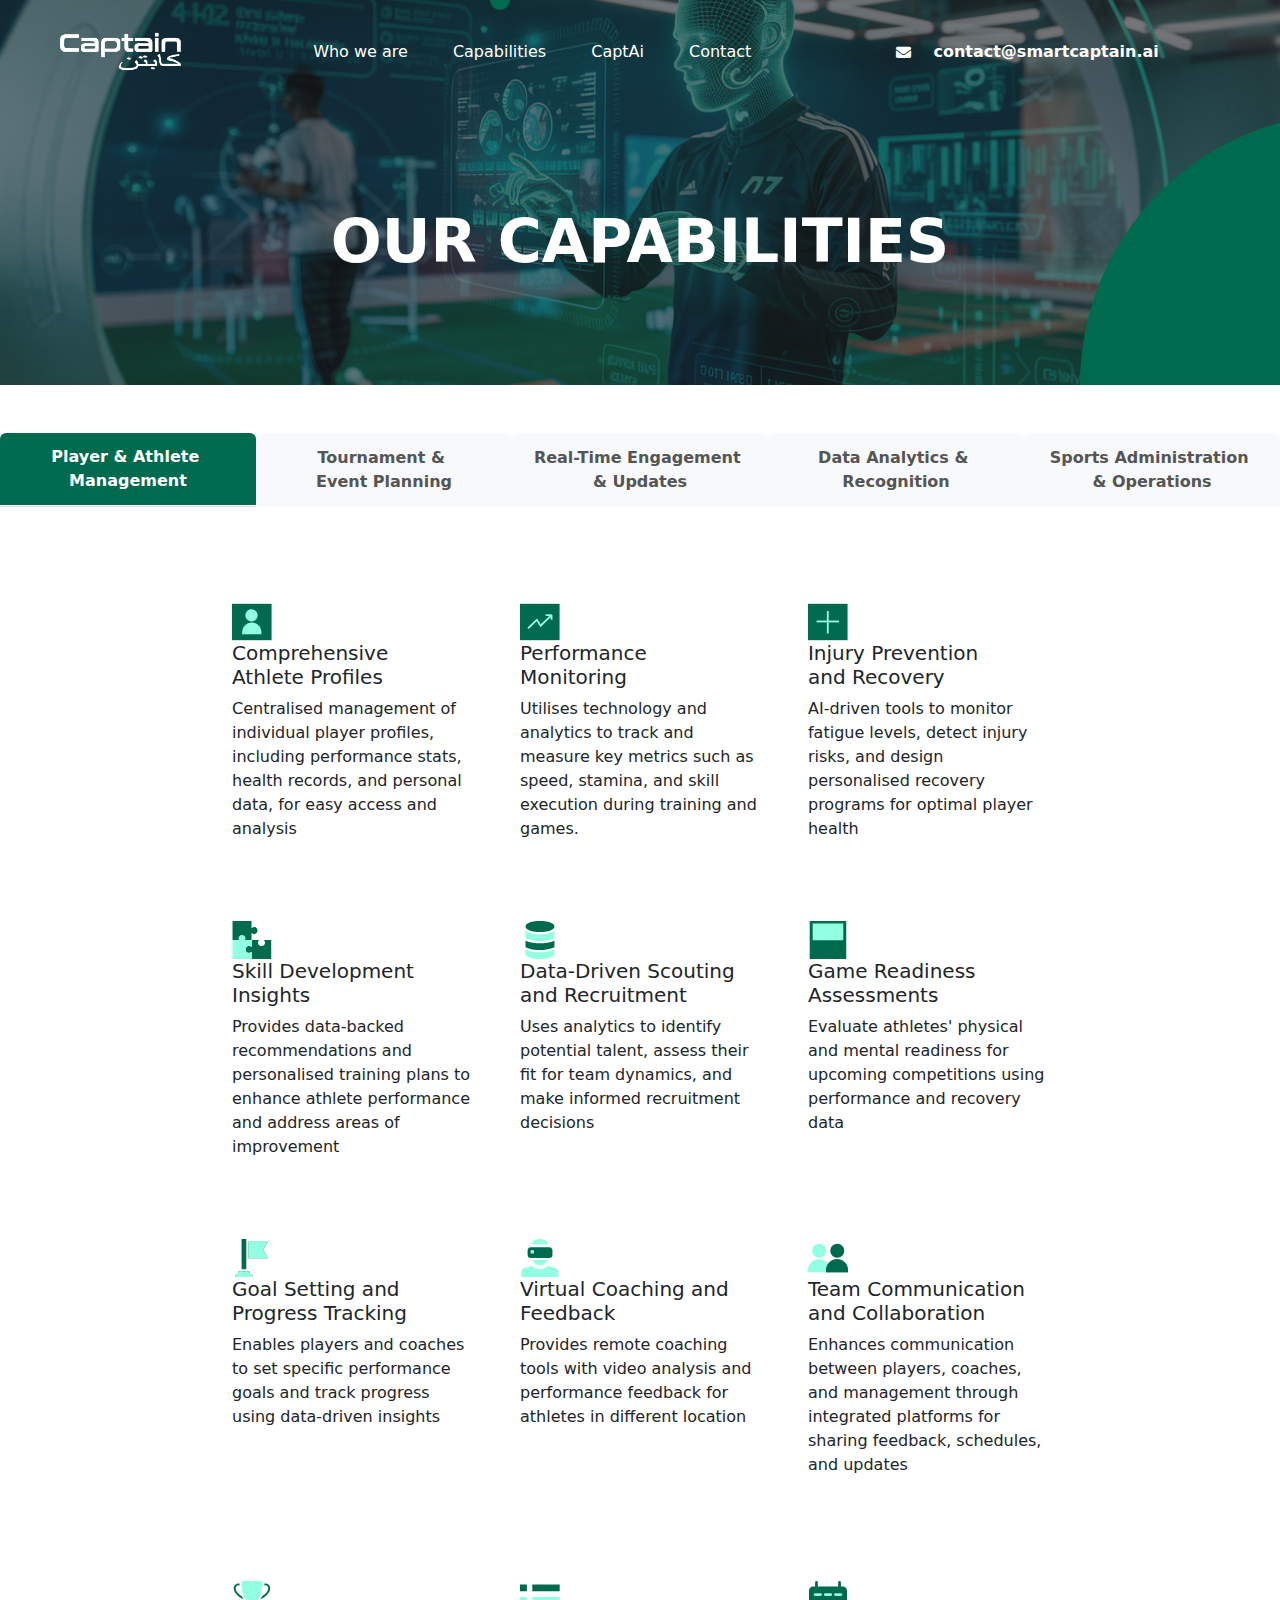
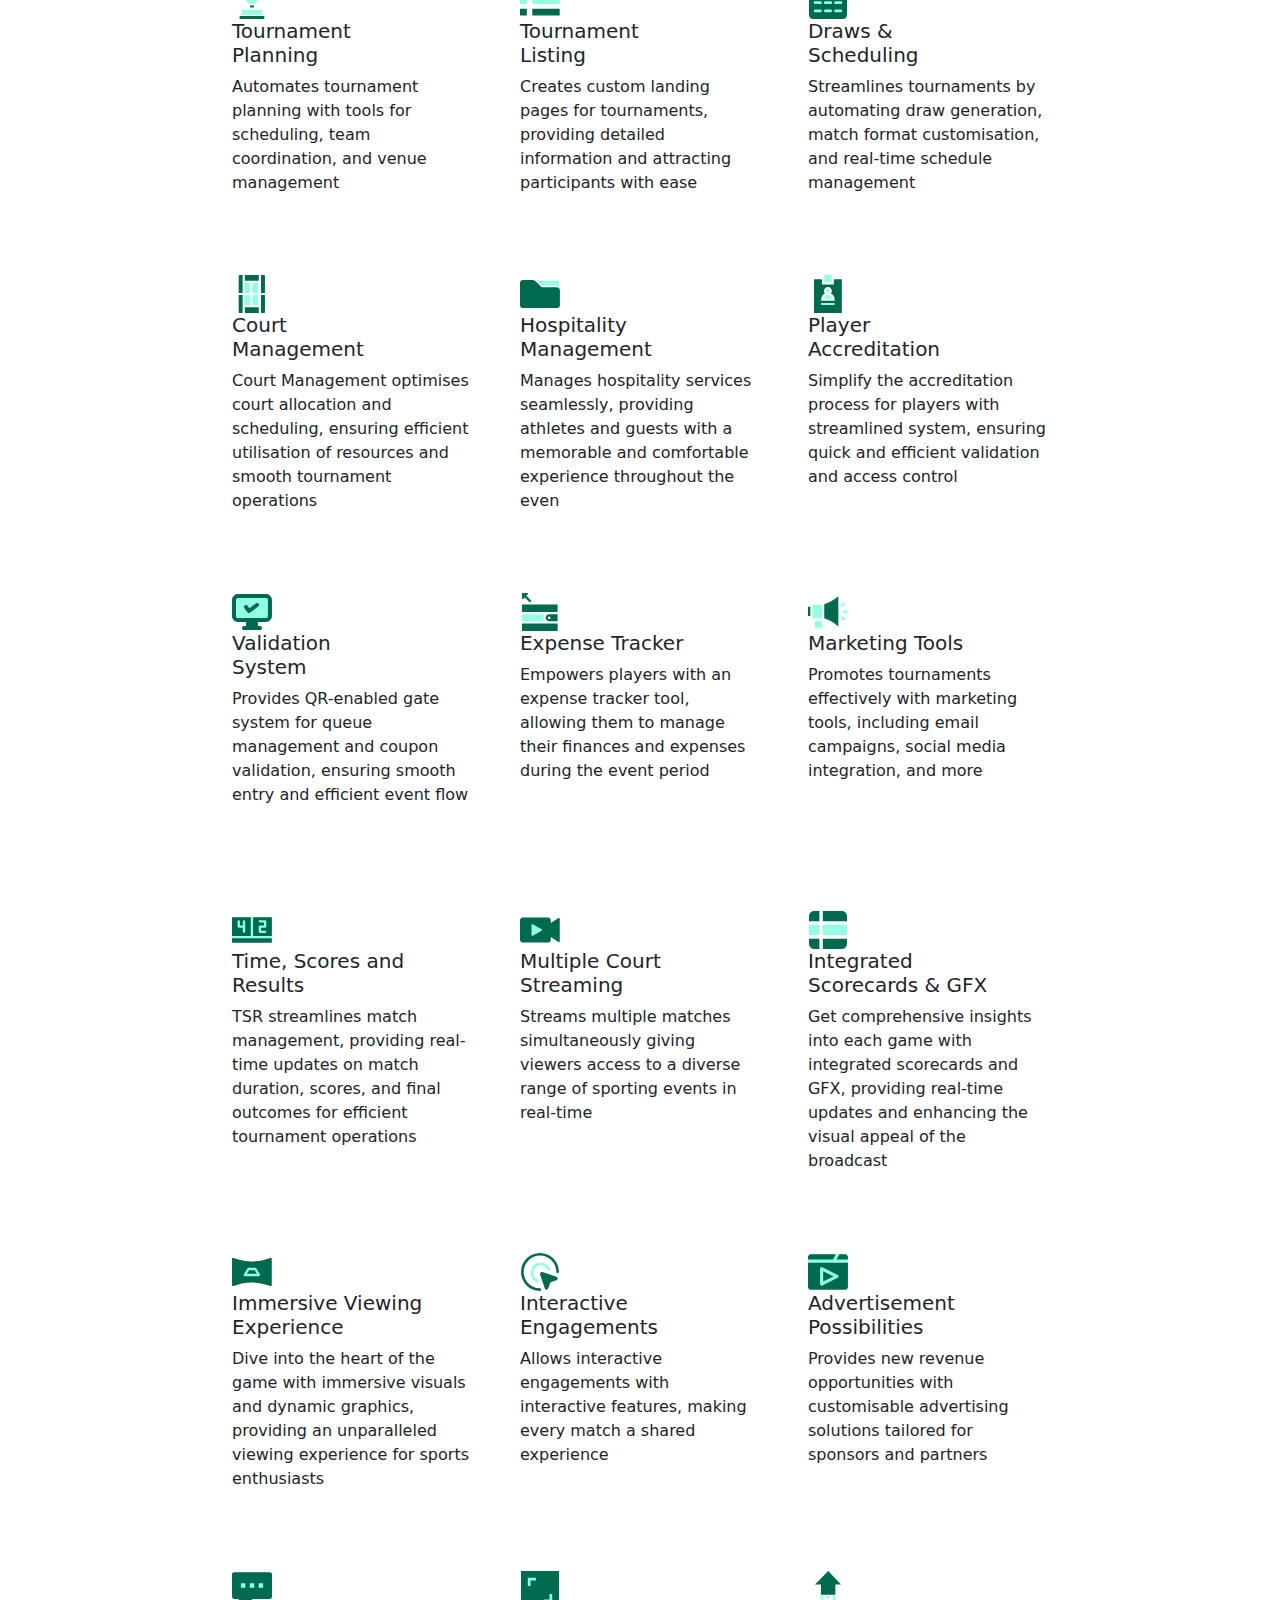
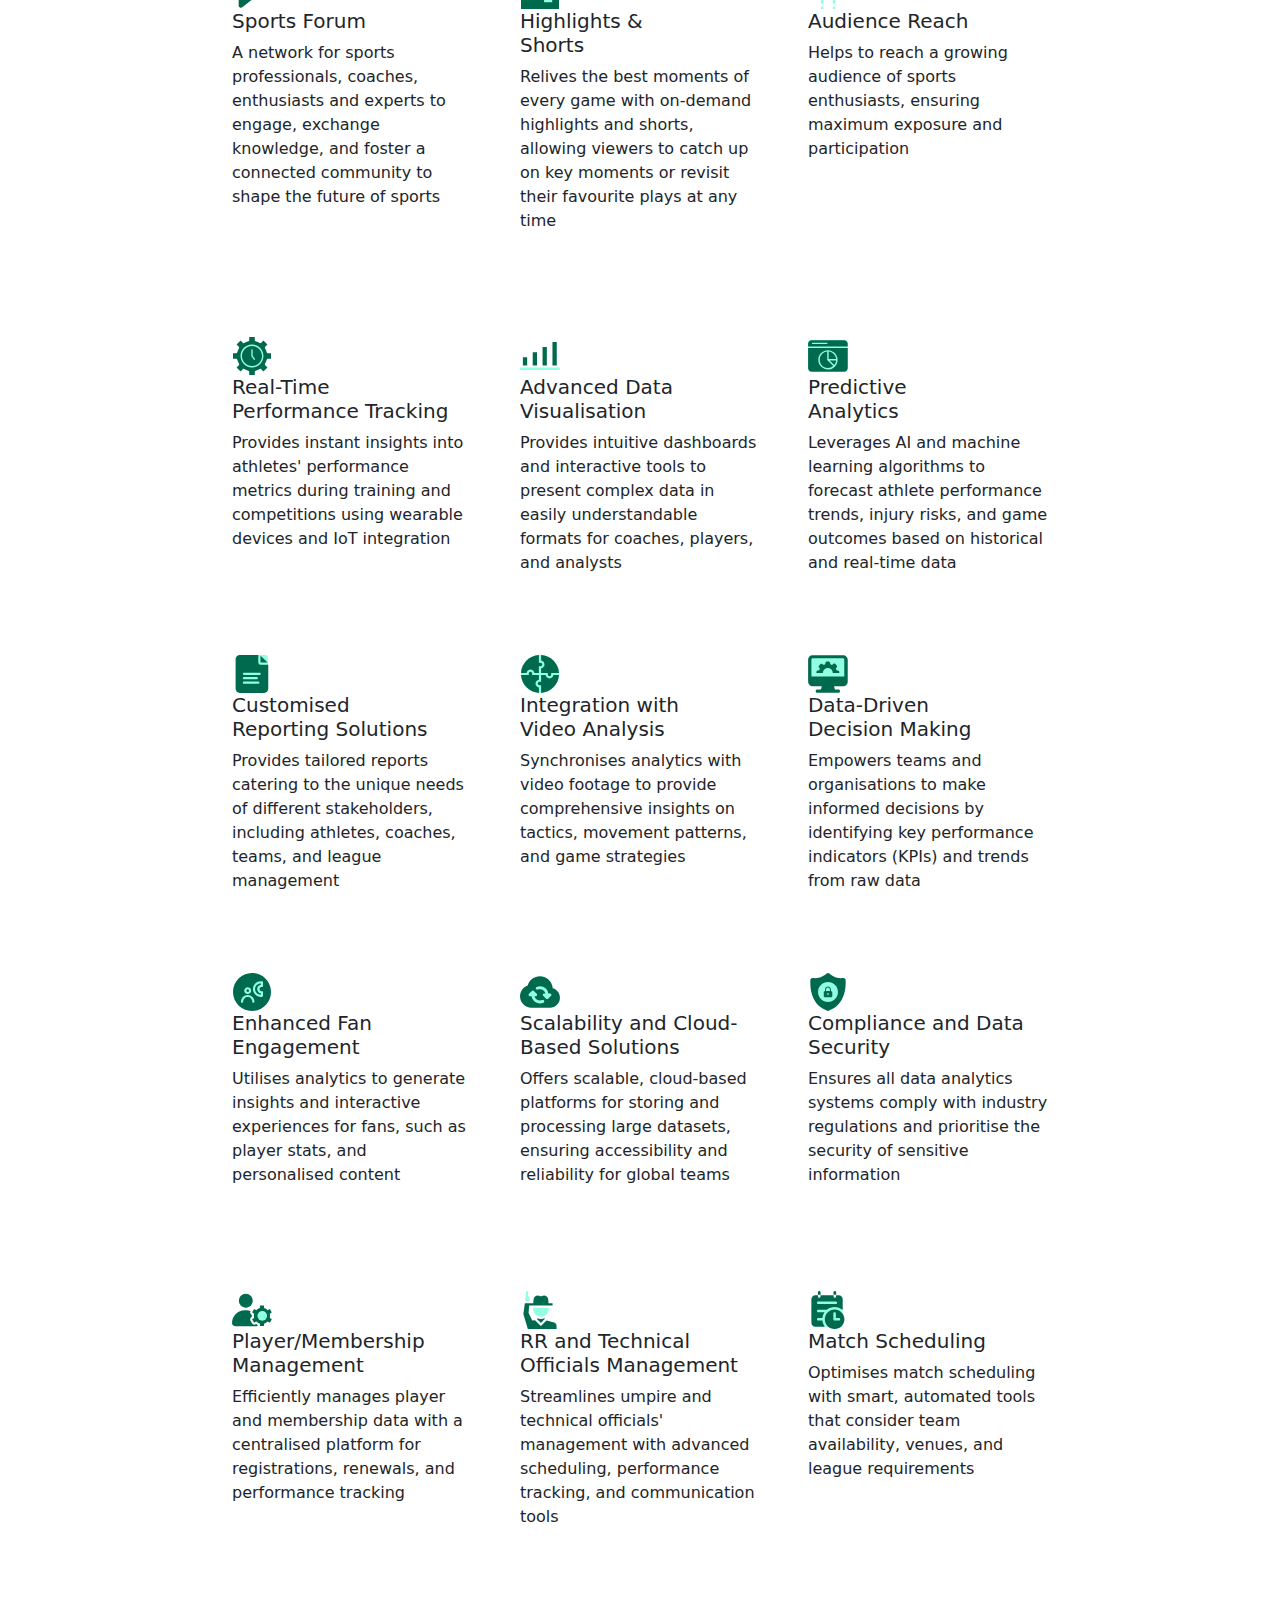
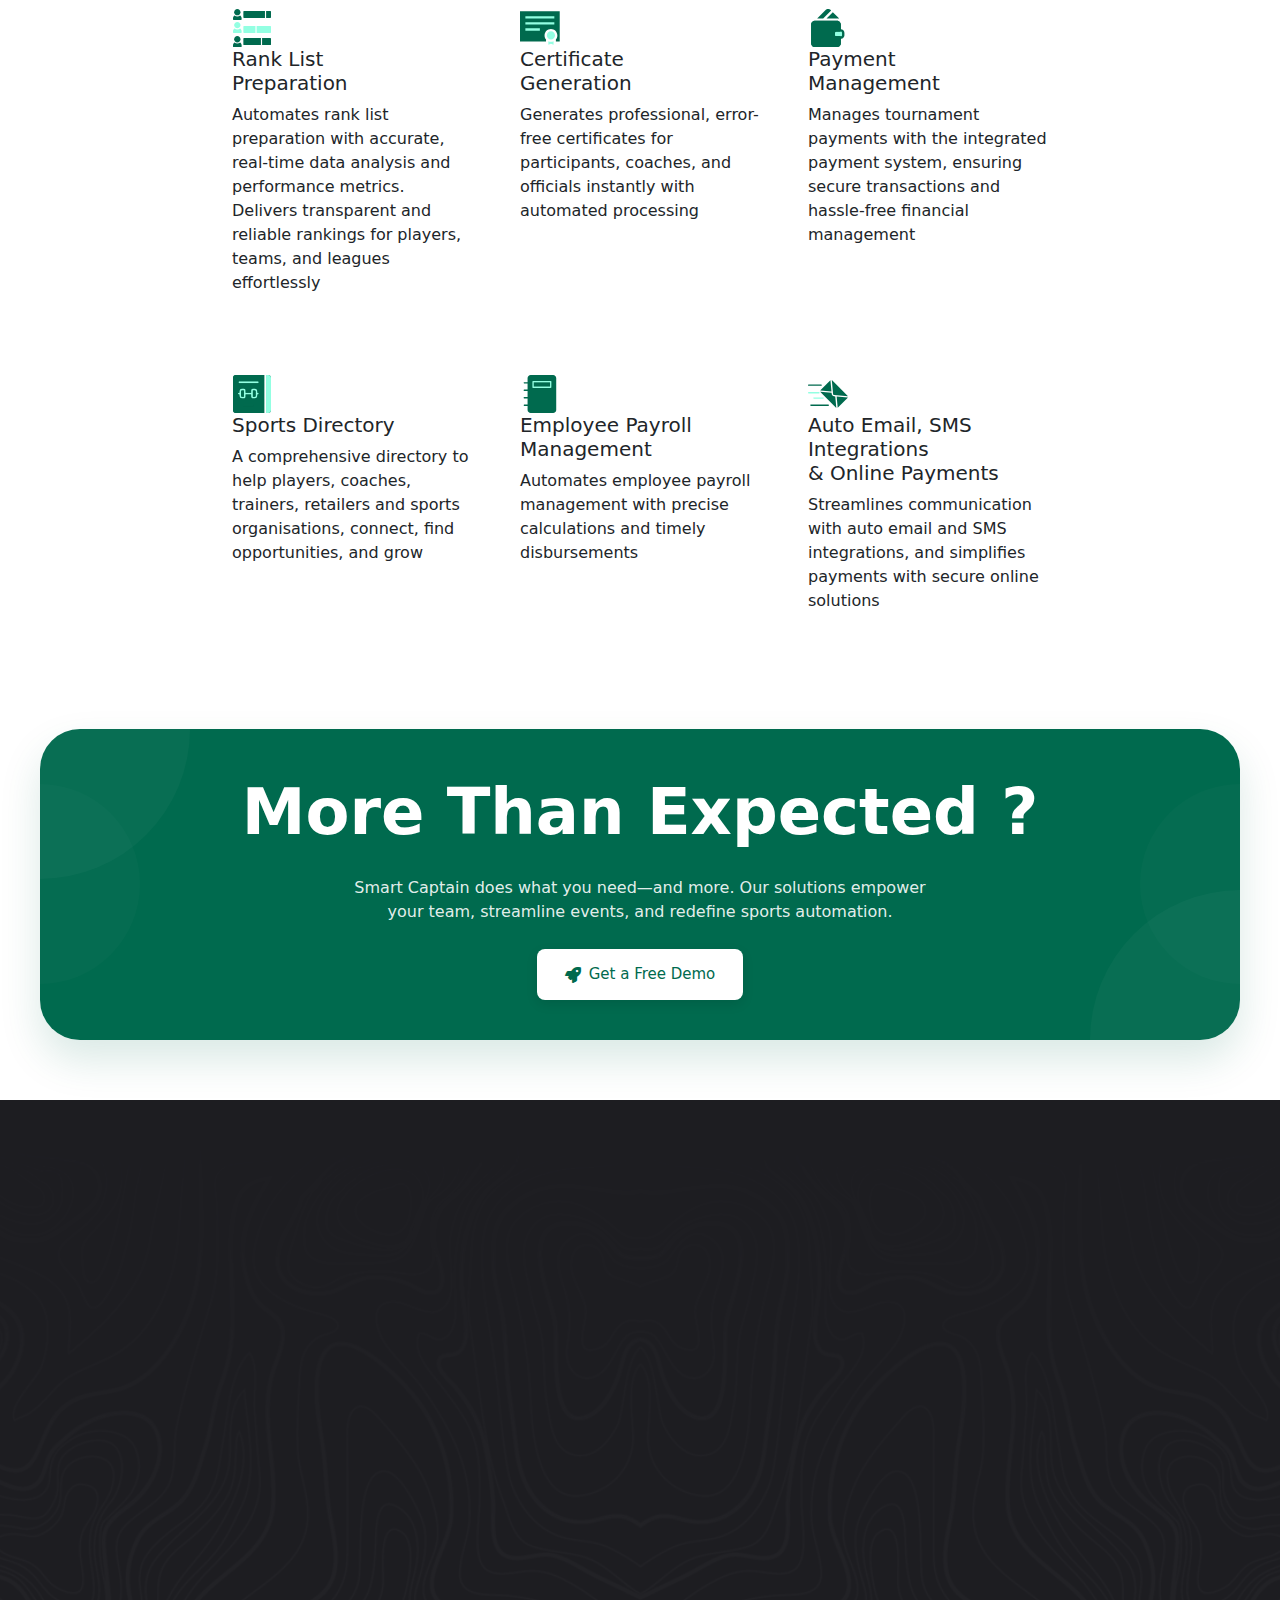
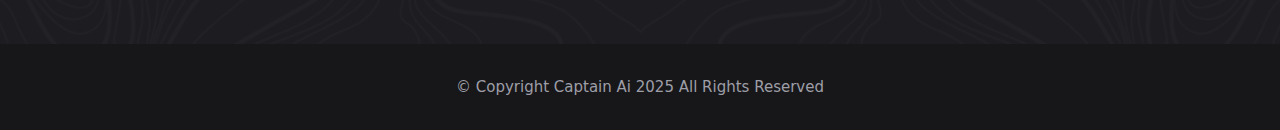
==== capabilities.html @ 7ad8eb2d "Update capabilities.html" ====
<!DOCTYPE html>
<html lang="en">

<head>
    <meta charset="UTF-8" />
    <meta name="viewport" content="width=device-width, initial-scale=1.0" />
    <title>Smart Captain</title>
    <!-- favicons Icons -->
       <link rel="icon"  href="assets/images/resources/fav-icon.png">

    <!-- fonts -->
    <link rel="preconnect" href="https://fonts.gstatic.com">
    <link href="https://fonts.googleapis.com/css2?family=Kumbh+Sans:wght@300;400;700&display=swap" rel="stylesheet">
    <script src="https://ajax.googleapis.com/ajax/libs/jquery/3.5.1/jquery.min.js"></script>


    <link rel="stylesheet" href="assets/vendors/bootstrap/css/bootstrap.min.css" />
    <link rel="stylesheet" href="assets/vendors/animate/animate.min.css" />
    <link rel="stylesheet" href="assets/vendors/fontawesome/css/all.min.css" />
    <link rel="stylesheet" href="assets/vendors/jarallax/jarallax.css" />
    <link rel="stylesheet" href="assets/vendors/jquery-magnific-popup/jquery.magnific-popup.css" />
    <link rel="stylesheet" href="assets/vendors/nouislider/nouislider.min.css" />
    <link rel="stylesheet" href="assets/vendors/nouislider/nouislider.pips.css" />
    <link rel="stylesheet" href="assets/vendors/odometer/odometer.min.css" />
    <link rel="stylesheet" href="assets/vendors/swiper/swiper.min.css" />
    <link rel="stylesheet" href="assets/vendors/moniz-icons/style.css">
    <link rel="stylesheet" href="assets/vendors/tiny-slider/tiny-slider.min.css" />
    <link rel="stylesheet" href="assets/vendors/reey-font/stylesheet.css" />
    <link rel="stylesheet" href="assets/vendors/owl-carousel/owl.carousel.min.css" />
    <link rel="stylesheet" href="assets/vendors/owl-carousel/owl.theme.default.min.css" />
    <link rel="stylesheet" href="assets/vendors/twentytwenty/twentytwenty.css" />
    <link rel="stylesheet" href="assets/vendors/bxslider/jquery.bxslider.css" />
    <link rel="stylesheet" href="assets/vendors/bootstrap-select/css/bootstrap-select.min.css" />
    <link rel="stylesheet" href="assets/vendors/vegas/vegas.min.css" />
    <link rel="stylesheet" href="assets/vendors/jquery-ui/jquery-ui.css" />
    <link rel="stylesheet" href="assets/vendors/timepicker/timePicker.css" />

    <!-- template styles -->
    <link rel="stylesheet" href="assets/css/moniz.css" />
    <link rel="stylesheet" href="assets/css/moniz-responsive.css" />
        

    <!-- RTL Styles -->
    <link rel="stylesheet" href="assets/css/moniz-rtl.css">

    <!-- color css -->
    <link rel="stylesheet" id="jssDefault" href="assets/css/colors/color-default.css">
    <link rel="stylesheet" id="jssMode" href="assets/css/modes/moniz-normal.css">

    <!-- toolbar css -->
    <link rel="stylesheet" href="assets/css/moniz-toolbar.css">
    <link rel="stylesheet" href="assets/css/capabilities-bootstrap.min.css">
   <link rel="stylesheet" href="assets/css/capabilities-Features-Cards-icons.css">
    <!-- SwiperJS -->
<link rel="stylesheet" href="https://cdn.jsdelivr.net/npm/swiper/swiper-bundle.min.css">
<script src="https://cdn.jsdelivr.net/npm/swiper/swiper-bundle.min.js"></script>

<style>
/* Mobile responsive styles for capabilities section */
@media (max-width: 768px) {
    /* Tab container adjustments */
    .cap-tab-container {
        padding: 0 15px;
    }

    .nav-tabs.tab-container {
        flex-direction: column;
        gap: 10px;
    }

    .nav-tabs .nav-item {
        width: 100%;
        margin: 0;
    }

    .nav-tabs .nav-link {
        text-align: center;
        padding: 10px;
        border: 1px solid #dee2e6;
        border-radius: 5px;
        margin-bottom: 5px;
    }

    /* Content adjustments */
    .tab-content {
        width: 100% !important;
        margin-top: 20px !important;
    }

    .row.g-0.w-75 {
        width: 100% !important;
        margin: 0;
    }

    /* Card adjustments */
    .d-flex.flex-column.align-items-start.p-4 {
        padding: 15px !important;
    }

    .cap-img-container {
        margin-bottom: 10px;
    }

    h5 {
        font-size: 16px !important;
        margin-bottom: 8px;
    }

    .cap-para {
        font-size: 14px !important;
        line-height: 1.4;
    }

    /* Section margin adjustment */
    .section-margin {
        margin: 30px 0;
    }

    /* Background and container adjustments */
    .page-header {
        padding: 40px 0;
    }

    .page-header__inner h2 {
        font-size: 24px;
    }
}

/* Additional styles for extra small devices */
@media (max-width: 480px) {
    .nav-tabs .nav-link {
        font-size: 14px;
        padding: 8px;
    }

    .d-flex.flex-column.align-items-start.p-4 {
        padding: 12px !important;
    }

    h5 {
        font-size: 15px !important;
    }

    .cap-para {
        font-size: 13px !important;
    }

    /* Adjust image container size */
    .cap-img-container img {
        width: 32px;
        height: 32px;
    }
}

/* Fix for tab content visibility on mobile */
.tab-pane {
    opacity: 1 !important;
    display: block !important;
}

/* Add smooth transitions */
.nav-link, .tab-pane {
    transition: all 0.3s ease;
}

/* Improve tab active state visibility */
.nav-tabs .nav-link.active {
    background-color: #006a4e;
    color: white;
    border-color: #006a4e;
}
</style>

</head>

<body>
 
    <div class="page-wrapper">
        <header class="main-header clearfix">
            <nav class="main-menu clearfix">
                <div class="main-menu-wrapper clearfix">
                    <div class="main-menu-wrapper__left clearfix">
                        <div class="main-menu-wrapper__logo">
                            <a href="index.html"><img src="assets/images/resources/logo.png" alt=""></a>
                        </div>
                        
                        <!-- <div class="main-menu-wrapper__social">
                            <a href="#"><i class="fab fa-twitter"></i></a>
                            <a href="#" class="clr-fb"><i class="fab fa-facebook"></i></a>
                            <a href="#" class="clr-dri"><i class="fab fa-pinterest-p"></i></a>
                            <a href="#" class="clr-ins"><i class="fab fa-instagram"></i></a>
                        </div> -->
                    </div>
                    <div class="main-menu-wrapper__main-menu">
                        <a href="#" class="mobile-nav__toggler">
                            <span></span>
                        </a>
                        <ul class="main-menu__list">
                            <li>
                                <a href="Who-we-are.html">Who we are</a>
                                
                            </li>
                             <li>
                                <a href="capabilities.html">Capabilities </a>
                            </li>
                            <li>
                                <a href="CaptAi.html">CaptAi</a>
                                
                            </li>
                            <li><a href="#Contact-us">Contact</a></li>
                        </ul>
                    </div>
                <!--     <div class="main-menu-wrapper__right">
                        <div class="main-menu-wrapper__right-contact-box">
                            <div class="main-menu-wrapper__right-contact-icon">
                                <span class="icon-phone-call"></span>
                            </div>
                            <div class="main-menu-wrapper__right-contact-number">
                                <a href="tel:92-666-888-0000">92 666 888 0000</a>
                            </div>
                        </div>
                    </div> -->
                    <div class="main-menu-wrapper__right">
    <div class="main-menu-wrapper__right-contact-box">
        <div class="main-menu-wrapper__right-contact-icon">
            <span class="icon-envelope"> <i class="fas fa-envelope"></i></span> <!-- Changed to email icon -->
        </div>
        <div class="main-menu-wrapper__right-contact-number">
            <a href="mailto:contact@smartcaptain.ai">contact@smartcaptain.ai</a> <!-- Changed to email -->
        </div>
    </div>
</div>
                </div>
            </nav>
        </header>

        <div class="stricky-header stricked-menu main-menu">
            <div class="sticky-header__content"></div><!-- /.sticky-header__content -->
        </div><!-- /.stricky-header -->
<section class="page-header" style="background-image: url(assets/images/backgrounds/3capbg.jpg);">
            <div class="page-header-shape-1"></div>
            <div class="page-header-shape-2"></div>
            <div class="container">
                <div class="page-header__inner">
                    <h2>OUR CAPABILITIES</h2>
                </div>
            </div>
        </section>
        

<!--capabilities One Start-->


<section id="our-capabilities-section" class="section-margin">
        <!-- <h1 class="our-capabilities-heading text-center">OUR CAPABILITIES</h1> -->
        
        <div class="cap-tab-container d-none d-md-block mt-5">
            <ul class="nav nav-tabs tab-container justify-content-between tour-underline-tab" role="tablist">
                <li class="nav-item" role="presentation"><a class="nav-link tab-bar show active" role="tab" data-bs-toggle="tab" id="tab-player-mgmt" href="#tab-1" data-target="#playermanagement" aria-selected="true">Player &amp; Athlete&nbsp;<br>Management</a></li>
                <li class="nav-item" role="presentation"><a class="nav-link tab-bar" role="tab" data-bs-toggle="tab" href="#tab-2" data-target="#col-tour-mgmt,#col-tec" aria-selected="false" tabindex="-1">Tournament &amp;&nbsp;<br>Event Planning</a></li>
                <li class="nav-item" role="presentation"><a class="nav-link tab-bar" role="tab" data-bs-toggle="tab" href="#tab-3" data-target="#col-real-time,#col-live" aria-selected="false" tabindex="-1">Real-Time Engagement&nbsp;<br>&amp; Updates</a></li>
                <li class="nav-item" role="presentation"><a class="nav-link tab-bar" role="tab" data-bs-toggle="tab" href="#tab-4" data-target="#col-data,#col-rank-list" aria-selected="false" tabindex="-1">Data Analytics &amp;&nbsp;<br>Recognition</a></li>
                <li class="nav-item" role="presentation"><a class="nav-link tab-bar" role="tab" data-bs-toggle="tab" href="#tab-5" data-target="#col-data,#col-rank-list" aria-selected="false" tabindex="-1">Sports Administration&nbsp;<br>&amp; Operations</a></li>
            </ul>
            <div class="tab-content mt-5" style="width: 90%;margin: 0 auto;background-color: #FFFFFF;">
                <div class="tab-pane active show" role="tabpanel" id="tab-1" aria-labelledby="tab-player-mgmt">
                    <div id="player-management" class="d-flex flex-column justify-content-center align-items-center pt-4">
                        <div class="row g-0 w-75">
                            <div class="col col-md-4 col-12 mb-3" id="col-player-mgmt-1">
                                <div class="d-flex flex-column align-items-start p-4">
                                    <div class="d-flex flex-column justify-content-center cap-img-container"><img src="assets/images/Comprehensive Athlete Profiles.svg" width="40" height="38"></div>
                                    <h5>Comprehensive&nbsp;<br>Athlete Profiles</h5>
                                    <p class="cap-para">Centralised management of individual player profiles, including performance stats, health records, and personal data, for easy access and analysis</p>
                                </div>
                            </div>
                            <div class="col col-md-4 col-12 mb-3" id="col-athlete-mgmt-1">
                                <div class="d-flex flex-column align-items-start p-4">
                                    <div class="d-flex flex-column justify-content-center cap-img-container"><img src="assets/images/Performance Monitoring.svg" width="40" height="38"></div>
                                    <h5>Performance&nbsp;<br>Monitoring</h5>
                                    <p class="cap-para">Utilises technology and analytics to track and measure key metrics such as speed, stamina, and skill execution during training and games.</p>
                                </div>
                            </div>
                            <div class="col col-md-4 col-12 mb-3" id="col-tour-mgmt-1">
                                <div class="d-flex flex-column align-items-start p-4">
                                    <div class="d-flex flex-column justify-content-center cap-img-container"><img src="assets/images/Injury Prevention and Recovery.svg" width="40" height="38"></div>
                                    <h5>
                                        Injury Prevention&nbsp;<br>and Recovery
                                    </h5>
                                    <p class="cap-para">AI-driven tools to monitor fatigue levels, detect injury risks, and design personalised recovery programs for optimal player health</p>
                                </div>
                            </div>
                        </div>
                        <div class="row g-0 w-75">
                            <div class="col col-md-4 col-12 mb-3" id="col-tech-1">
                                <div class="d-flex flex-column align-items-start p-4">
                                    <div class="d-flex flex-column justify-content-center cap-img-container"><img src="assets/images/Skill-Development-Insights.svg" width="40" height="38"></div>
                                    <h5>Skill Development&nbsp;<br>Insights</h5>
                                    <p class="cap-para">Provides data-backed recommendations and personalised training plans to enhance athlete performance and address areas of improvement</p>
                                </div>
                            </div>
                            <div class="col col-md-4 col-12 mb-3" id="col-real-time-1">
                                <div class="d-flex flex-column align-items-start p-4">
                                    <div class="d-flex flex-column justify-content-center cap-img-container"><img src="assets/images/Data-Driven Scouting and Recruitment.svg" width="40" height="38"></div>
                                    <h5>Data-Driven Scouting&nbsp;<br>and Recruitment</h5>
                                    <p class="cap-para">Uses analytics to identify potential talent, assess their fit for team dynamics, and make informed recruitment decisions</p>
                                </div>
                            </div>
                            <div class="col col-md-4 col-12 mb-3" id="col-live-1">
                                <div class="d-flex flex-column align-items-start p-4">
                                    <div class="d-flex flex-column justify-content-center cap-img-container"><img src="assets/images/Game Readiness Assessments.svg" width="40" height="38"></div>
                                    <h5>Game Readiness&nbsp;<br>Assessments</h5>
                                    <p class="cap-para">Evaluate athletes' physical and mental readiness for upcoming competitions using performance and recovery data</p>
                                </div>
                            </div>
                        </div>
                        <div class="row g-0 w-75">
                            <div class="col col-md-4 col-12 mb-3" id="col-data-1">
                                <div class="d-flex flex-column align-items-start p-4">
                                    <div class="d-flex flex-column justify-content-center cap-img-container"><img src="assets/images/Goal Setting and Progress Tracking.svg" width="40" height="38"></div>
                                    <h5>Goal Setting and&nbsp;<br>Progress Tracking</h5>
                                    <p class="cap-para">Enables players and coaches to set specific performance goals and track progress using data-driven insights</p>
                                </div>
                            </div>
                            <div class="col col-md-4 col-12 mb-3" id="col-rank-list-1">
                                <div class="d-flex flex-column align-items-start p-4">
                                    <div class="d-flex flex-column justify-content-center cap-img-container"><img src="assets/images/Virtual Coaching and Feedback.svg" width="40" height="38"></div>
                                    <h5>Virtual Coaching and&nbsp;<br>Feedback</h5>
                                    <p class="cap-para">Provides remote coaching tools with video analysis and performance feedback for athletes in different location</p>
                                </div>
                            </div>
                            <div class="col col-md-4 col-12 mb-3" id="col-revenue-1">
                                <div class="d-flex flex-column align-items-start p-4">
                                    <div class="d-flex flex-column justify-content-center cap-img-container"><img src="assets/images/Team Communication and Collaboration.svg" width="40" height="38"></div>
                                    <h5>Team Communication and Collaboration</h5>
                                    <p class="cap-para">Enhances communication between players, coaches, and management through integrated platforms for sharing feedback, schedules, and updates</p>
                                </div>
                            </div>
                        </div>
                    </div>
                </div>
                <div class="tab-pane" role="tabpanel" id="tab-2">
                    <div id="tournamenteventplanning" class="d-flex flex-column justify-content-center align-items-center pt-4">
                        <div class="row g-0 w-75">
                            <div class="col col-md-4 col-12 mb-3" id="col-player-mgmt-2">
                                <div class="d-flex flex-column align-items-start p-4">
                                    <div class="d-flex flex-column justify-content-center cap-img-container"><img src="assets/images/Tournament Planning.svg" width="40" height="38"></div>
                                    <h5>Tournament&nbsp;<br>Planning</h5>
                                    <p class="cap-para">Automates tournament planning with tools for scheduling, team coordination, and venue management</p>
                                </div>
                            </div>
                            <div class="col col-md-4 col-12 mb-3" id="col-athlete-mgmt-2">
                                <div class="d-flex flex-column align-items-start p-4">
                                    <div class="d-flex flex-column justify-content-center cap-img-container"><img src="assets/images/Tournament Listing.svg" width="40" height="38"></div>
                                    <h5>Tournament&nbsp;<br>Listing</h5>
                                    <p class="cap-para">Creates custom landing pages for tournaments, providing detailed information and attracting participants with ease</p>
                                </div>
                            </div>
                            <div class="col col-md-4 col-12 mb-3" id="col-tour-mgmt-2">
                                <div class="d-flex flex-column align-items-start p-4">
                                    <div class="d-flex flex-column justify-content-center cap-img-container"><img src="assets/images/Draws & Scheduling.svg" width="40" height="38"></div>
                                    <h5>Draws &amp;&nbsp;<br>Scheduling</h5>
                                    <p class="cap-para">Streamlines tournaments by automating draw generation, match format customisation, and real-time schedule management</p>
                                </div>
                            </div>
                        </div>
                        <div class="row g-0 w-75">
                            <div class="col col-md-4 col-12 mb-3" id="col-tech-2">
                                <div class="d-flex flex-column align-items-start p-4">
                                    <div class="d-flex flex-column justify-content-center cap-img-container"><img src="assets/images/Court Management.svg" width="40" height="38"></div>
                                    <h5>Court&nbsp;<br>Management</h5>
                                    <p class="cap-para">Court Management optimises court allocation and scheduling, ensuring efficient utilisation of resources and smooth tournament operations</p>
                                </div>
                            </div>
                            <div class="col col-md-4 col-12 mb-3" id="col-real-time-2">
                                <div class="d-flex flex-column align-items-start p-4">
                                    <div class="d-flex flex-column justify-content-center cap-img-container"><img src="assets/images/Hospitality Management.svg" width="40" height="38"></div>
                                    <h5>Hospitality&nbsp;<br>Management</h5>
                                    <p class="cap-para">Manages hospitality services seamlessly, providing athletes and guests with a memorable and comfortable experience throughout the even</p>
                                </div>
                            </div>
                            <div class="col col-md-4 col-12 mb-3" id="col-live-2">
                                <div class="d-flex flex-column align-items-start p-4">
                                    <div class="d-flex flex-column justify-content-center cap-img-container"><img src="assets/images/Player Accreditation.svg" width="40" height="38"></div>
                                    <h5>Player&nbsp;<br>Accreditation</h5>
                                    <p class="cap-para">Simplify the accreditation process for players with streamlined system, ensuring quick and efficient validation and access control</p>
                                </div>
                            </div>
                        </div>
                        <div class="row g-0 w-75">
                            <div class="col col-md-4 col-12 mb-3" id="col-data-2">
                                <div class="d-flex flex-column align-items-start p-4">
                                    <div class="d-flex flex-column justify-content-center cap-img-container"><img src="assets/images/Validation System.svg" width="40" height="38"></div>
                                    <h5>Validation&nbsp;<br>System</h5>
                                    <p class="cap-para">Provides QR-enabled gate system for queue management and coupon validation, ensuring smooth entry and efficient event flow</p>
                                </div>
                            </div>
                            <div class="col col-md-4 col-12 mb-3" id="col-rank-list-2">
                                <div class="d-flex flex-column align-items-start p-4">
                                    <div class="d-flex flex-column justify-content-center cap-img-container"><img src="assets/images/Expense Tracker.svg" width="40" height="38"></div>
                                    <h5>Expense Tracker</h5>
                                    <p class="cap-para">Empowers players with an expense tracker tool, allowing them to manage their finances and expenses during the event period</p>
                                </div>
                            </div>
                            <div class="col col-md-4 col-12 mb-3" id="col-revenue-2">
                                <div class="d-flex flex-column align-items-start p-4">
                                    <div class="d-flex flex-column justify-content-center cap-img-container"><img src="assets/images/Marketing Tools.svg" width="40" height="38"></div>
                                    <h5>Marketing Tools</h5>
                                    <p class="cap-para">Promotes tournaments effectively with marketing tools, including email campaigns, social media integration, and more</p>
                                </div>
                            </div>
                        </div>
                    </div>
                </div>
                <div class="tab-pane" role="tabpanel" id="tab-3">
                    <div id="realtimeupdates" class="d-flex flex-column justify-content-center align-items-center pt-4">
                        <div class="row g-0 w-75">
                            <div class="col col-md-4 col-12 mb-3" id="col-player-mgmt-3">
                                <div class="d-flex flex-column align-items-start p-4">
                                    <div class="d-flex flex-column justify-content-center cap-img-container"><img src="assets/images/Time, Scores and Results.svg" width="40" height="38"></div>
                                    <h5>Time, Scores and&nbsp;<br>Results</h5>
                                    <p class="cap-para">TSR streamlines match management, providing real-time updates on match duration, scores, and final outcomes for efficient tournament operations</p>
                                </div>
                            </div>
                            <div class="col col-md-4 col-12 mb-3" id="col-athlete-mgmt-3">
                                <div class="d-flex flex-column align-items-start p-4">
                                    <div class="d-flex flex-column justify-content-center cap-img-container"><img src="assets/images/Multiple Court Streaming.svg" width="40" height="38"></div>
                                    <h5>Multiple Court&nbsp;<br>Streaming</h5>
                                    <p class="cap-para">Streams multiple matches simultaneously giving viewers access to a diverse range of sporting events in real-time</p>
                                </div>
                            </div>
                            <div class="col col-md-4 col-12 mb-3" id="col-tour-mgmt-3">
                                <div class="d-flex flex-column align-items-start p-4">
                                    <div class="d-flex flex-column justify-content-center cap-img-container"><img src="assets/images/Integrated Scorecards & GFX.svg" width="40" height="38"></div>
                                    <h5>Integrated&nbsp;<br>Scorecards &amp; GFX</h5>
                                    <p class="cap-para">Get comprehensive insights into each game with integrated scorecards and GFX, providing real-time updates and enhancing the visual appeal of the broadcast</p>
                                </div>
                            </div>
                        </div>
                        <div class="row g-0 w-75">
                            <div class="col col-md-4 col-12 mb-3" id="col-tech-3">
                                <div class="d-flex flex-column align-items-start p-4">
                                    <div class="d-flex flex-column justify-content-center cap-img-container"><img src="assets/images/Immersive Viewing Experience.svg" width="40" height="38"></div>
                                    <h5>Immersive Viewing&nbsp;<br>Experience</h5>
                                    <p class="cap-para">Dive into the heart of the game with immersive visuals and dynamic graphics, providing an unparalleled viewing experience for sports enthusiasts</p>
                                </div>
                            </div>
                            <div class="col col-md-4 col-12 mb-3" id="col-real-time-3">
                                <div class="d-flex flex-column align-items-start p-4">
                                    <div class="d-flex flex-column justify-content-center cap-img-container"><img src="assets/images/Interactive Engagements.svg" width="40" height="38"></div>
                                    <h5>Interactive&nbsp;<br>Engagements</h5>
                                    <p class="cap-para">Allows interactive engagements with interactive features, making every match a shared experience</p>
                                </div>
                            </div>
                            <div class="col col-md-4 col-12 mb-3" id="col-live-3">
                                <div class="d-flex flex-column align-items-start p-4">
                                    <div class="d-flex flex-column justify-content-center cap-img-container"><img src="assets/images/Advertisement Possibilities.svg" width="40" height="38"></div>
                                    <h5>Advertisement&nbsp;<br>Possibilities</h5>
                                    <p class="cap-para">Provides new revenue opportunities with customisable advertising solutions tailored for sponsors and partners</p>
                                </div>
                            </div>
                        </div>
                        <div class="row g-0 w-75">
                            <div class="col col-md-4 col-12 mb-3" id="col-data-3">
                                <div class="d-flex flex-column align-items-start p-4">
                                    <div class="d-flex flex-column justify-content-center cap-img-container"><img src="assets/images/Sports Forum.svg" width="40" height="38"></div>
                                    <h5>Sports Forum</h5>
                                    <p class="cap-para">A network for sports professionals, coaches, enthusiasts and experts to engage, exchange knowledge, and foster a connected community to shape the future of sports</p>
                                </div>
                            </div>
                            <div class="col col-md-4 col-12 mb-3" id="col-rank-list-3">
                                <div class="d-flex flex-column align-items-start p-4">
                                    <div class="d-flex flex-column justify-content-center cap-img-container"><img src="assets/images/Highlights & Shorts.svg" width="40" height="38"></div>
                                    <h5>Highlights &amp;&nbsp;<br>Shorts</h5>
                                    <p class="cap-para">Relives the best moments of every game with on-demand highlights and shorts, allowing viewers to catch up on key moments or revisit their favourite plays at any time</p>
                                </div>
                            </div>
                            <div class="col col-md-4 col-12 mb-3" id="col-revenue-3">
                                <div class="d-flex flex-column align-items-start p-4">
                                    <div class="d-flex flex-column justify-content-center cap-img-container"><img src="assets/images/Audience Reach.svg" width="40" height="38"></div>
                                    <h5>Audience Reach</h5>
                                    <p class="cap-para">Helps to reach a growing audience of sports enthusiasts, ensuring maximum exposure and participation</p>
                                </div>
                            </div>
                        </div>
                    </div>
                </div>
                <div class="tab-pane" role="tabpanel" id="tab-4">
                    <div id="dataanalytics" class="d-flex flex-column justify-content-center align-items-center pt-4">
                        <div class="row g-0 w-75">
                            <div class="col col-md-4 col-12 mb-3" id="col-player-mgmt-4">
                                <div class="d-flex flex-column align-items-start p-4">
                                    <div class="d-flex flex-column justify-content-center cap-img-container"><img src="assets/images/Real-Time Performance Tracking.svg" width="40" height="38"></div>
                                    <h5>Real-Time&nbsp;<br>Performance Tracking</h5>
                                    <p class="cap-para">Provides instant insights into athletes' performance metrics during training and competitions using wearable devices and IoT integration</p>
                                </div>
                            </div>
                            <div class="col col-md-4 col-12 mb-3" id="col-athlete-mgmt-4">
                                <div class="d-flex flex-column align-items-start p-4">
                                    <div class="d-flex flex-column justify-content-center cap-img-container"><img src="assets/images/Advanced Data Visualisation.svg" width="40" height="38"></div>
                                    <h5>Advanced Data&nbsp;<br>Visualisation</h5>
                                    <p class="cap-para">Provides intuitive dashboards and interactive tools to present complex data in easily understandable formats for coaches, players, and analysts</p>
                                </div>
                            </div>
                            <div class="col col-md-4 col-12 mb-3" id="col-tour-mgmt-4">
                                <div class="d-flex flex-column align-items-start p-4">
                                    <div class="d-flex flex-column justify-content-center cap-img-container"><img src="assets/images/Predictive Analytics.svg" width="40" height="38"></div>
                                    <h5>
                                        Predictive&nbsp;<br>Analytics
                                    </h5>
                                    <p class="cap-para">Leverages AI and machine learning algorithms to forecast athlete performance trends, injury risks, and game outcomes based on historical and real-time data</p>
                                </div>
                            </div>
                        </div>
                        <div class="row g-0 w-75">
                            <div class="col col-md-4 col-12 mb-3" id="col-tech-4">
                                <div class="d-flex flex-column align-items-start p-4">
                                    <div class="d-flex flex-column justify-content-center cap-img-container"><img src="assets/images/Customised Reporting Solutions.svg" width="40" height="38"></div>
                                    <h5>Customised&nbsp;<br>Reporting Solutions</h5>
                                    <p class="cap-para">Provides tailored reports catering to the unique needs of different stakeholders, including athletes, coaches, teams, and league management</p>
                                </div>
                            </div>
                            <div class="col col-md-4 col-12 mb-3" id="col-real-time-4">
                                <div class="d-flex flex-column align-items-start p-4">
                                    <div class="d-flex flex-column justify-content-center cap-img-container"><img src="assets/images/Integration with Video Analysis.svg" width="40" height="38"></div>
                                    <h5>Integration with&nbsp;<br>Video Analysis</h5>
                                    <p class="cap-para">Synchronises analytics with video footage to provide comprehensive insights on tactics, movement patterns, and game strategies</p>
                                </div>
                            </div>
                            <div class="col col-md-4 col-12 mb-3" id="col-live-4">
                                <div class="d-flex flex-column align-items-start p-4">
                                    <div class="d-flex flex-column justify-content-center cap-img-container"><img src="assets/images/Data-Driven Decision Making.svg" width="40" height="38"></div>
                                    <h5>Data-Driven&nbsp;<br>Decision Making</h5>
                                    <p class="cap-para">Empowers teams and organisations to make informed decisions by identifying key performance indicators (KPIs) and trends from raw data</p>
                                </div>
                            </div>
                        </div>
                        <div class="row g-0 w-75">
                            <div class="col col-md-4 col-12 mb-3" id="col-data-4">
                                <div class="d-flex flex-column align-items-start p-4">
                                    <div class="d-flex flex-column justify-content-center cap-img-container"><img src="assets/images/Enhanced Fan Engagement.svg" width="40" height="38"></div>
                                    <h5>Enhanced Fan&nbsp;<br>Engagement</h5>
                                    <p class="cap-para">Utilises analytics to generate insights and interactive experiences for fans, such as player stats, and personalised content</p>
                                </div>
                            </div>
                            <div class="col col-md-4 col-12 mb-3" id="col-rank-list-4">
                                <div class="d-flex flex-column align-items-start p-4">
                                    <div class="d-flex flex-column justify-content-center cap-img-container"><img src="assets/images/Scalability and Cloud-Based Solutions.svg" width="40" height="38"></div>
                                    <h5>Scalability and Cloud-<br>Based Solutions</h5>
                                    <p class="cap-para">Offers scalable, cloud-based platforms for storing and processing large datasets, ensuring accessibility and reliability for global teams</p>
                                </div>
                            </div>
                            <div class="col col-md-4 col-12 mb-3" id="col-revenue-4">
                                <div class="d-flex flex-column align-items-start p-4">
                                    <div class="d-flex flex-column justify-content-center cap-img-container"><img src="assets/images/Compliance and Data Security.svg" width="40" height="38"></div>
                                    <h5>Compliance and Data&nbsp;<br>Security</h5>
                                    <p class="cap-para">Ensures all data analytics systems comply with industry regulations and prioritise the security of sensitive information</p>
                                </div>
                            </div>
                        </div>
                    </div>
                </div>
                <div class="tab-pane" role="tabpanel" id="tab-5">
                    <div id="revenueoptimization" class="d-flex flex-column justify-content-center align-items-center pt-4">
                        <div class="row g-0 w-75">
                            <div class="col col-md-4 col-12 mb-3" id="col-player-mgmt-5">
                                <div class="d-flex flex-column align-items-start p-4">
                                    <div class="d-flex flex-column justify-content-center cap-img-container"><img src="assets/images/Membership Management.svg" width="40" height="38"></div>
                                    <h5>Player/Membership&nbsp;<br>Management</h5>
                                    <p class="cap-para">Efficiently manages player and membership data with a centralised platform for registrations, renewals, and performance tracking</p>
                                </div>
                            </div>
                            <div class="col col-md-4 col-12 mb-3" id="col-athlete-mgmt-5">
                                <div class="d-flex flex-column align-items-start p-4">
                                    <div class="d-flex flex-column justify-content-center cap-img-container"><img src="assets/images/RR and Technical Officials Management.svg" width="40" height="38"></div>
                                    <h5>RR and Technical&nbsp;<br>Officials Management</h5>
                                    <p class="cap-para">Streamlines umpire and technical officials' management with advanced scheduling, performance tracking, and communication tools</p>
                                </div>
                            </div>
                            <div class="col col-md-4 col-12 mb-3" id="col-tour-mgmt-5">
                                <div class="d-flex flex-column align-items-start p-4">
                                    <div class="d-flex flex-column justify-content-center cap-img-container"><img src="assets/images/Match Scheduling.svg" width="40" height="38"></div>
                                    <h5>Match Scheduling</h5>
                                    <p class="cap-para">Optimises match scheduling with smart, automated tools that consider team availability, venues, and league requirements</p>
                                </div>
                            </div>
                        </div>
                        <div class="row g-0 w-75">
                            <div class="col col-md-4 col-12 mb-3" id="col-tech-5">
                                <div class="d-flex flex-column align-items-start p-4">
                                    <div class="d-flex flex-column justify-content-center cap-img-container"><img src="assets/images/Rank List Preparation.svg" width="40" height="38"></div>
                                    <h5>Rank List&nbsp;<br>Preparation</h5>
                                    <p class="cap-para">Automates rank list preparation with accurate, real-time data analysis and performance metrics. Delivers transparent and reliable rankings for players, teams, and leagues effortlessly</p>
                                </div>
                            </div>
                            <div class="col col-md-4 col-12 mb-3" id="col-real-time-5">
                                <div class="d-flex flex-column align-items-start p-4">
                                    <div class="d-flex flex-column justify-content-center cap-img-container"><img src="assets/images/Certificate Generation.svg" width="40" height="38"></div>
                                    <h5>Certificate&nbsp;<br>Generation</h5>
                                    <p class="cap-para">Generates professional, error-free certificates for participants, coaches, and officials instantly with automated processing</p>
                                </div>
                            </div>
                            <div class="col col-md-4 col-12 mb-3" id="col-live-5">
                                <div class="d-flex flex-column align-items-start p-4">
                                    <div class="d-flex flex-column justify-content-center cap-img-container"><img src="assets/images/Payment Management.svg" width="40" height="38"></div>
                                    <h5>Payment&nbsp;<br>Management</h5>
                                    <p class="cap-para">Manages tournament payments with the integrated payment system, ensuring<br>secure transactions and hassle-free financial management</p>
                                </div>
                            </div>
                        </div>
                        <div class="row g-0 w-75">
                            <div class="col col-md-4 col-12 mb-3" id="col-data-5">
                                <div class="d-flex flex-column align-items-start p-4">
                                    <div class="d-flex flex-column justify-content-center cap-img-container"><img src="assets/images/Sports Directory.svg" width="40" height="38"></div>
                                    <h5>Sports Directory</h5>
                                    <p class="cap-para">A comprehensive directory to help players, coaches, trainers, retailers and sports organisations, connect, find opportunities, and grow</p>
                                </div>
                            </div>
                            <div class="col col-md-4 col-12 mb-3" id="col-rank-list-5">
                                <div class="d-flex flex-column align-items-start p-4">
                                    <div class="d-flex flex-column justify-content-center cap-img-container"><img src="assets/images/Employee Payroll Management.svg" width="40" height="38"></div>
                                    <h5>Employee Payroll&nbsp;<br>Management</h5>
                                    <p class="cap-para">Automates employee payroll management with precise calculations and timely disbursements</p>
                                </div>
                            </div>
                            <div class="col col-md-4 col-12 mb-3" id="col-revenue-5">
                                <div class="d-flex flex-column align-items-start p-4">
                                    <div class="d-flex flex-column justify-content-center cap-img-container"><img src="assets/images/Auto Email, SMS Integrations & Online Payments.svg" width="40" height="38"></div>
                                    <h5>Auto Email, SMS Integrations&nbsp;<br>&amp; Online Payments</h5>
                                    <p class="cap-para">Streamlines communication with auto email and SMS integrations, and simplifies payments with secure online solutions</p>
                                </div>
                            </div>
                        </div>
                    </div>
                </div>
            </div>
        </div>
        </section>

   
        


        <!--capabilities One end-->

        <!--enquire One start-->

       <section id="enquire-now-section" class="section-margin future-sports">
    <div class="enquire-container">
        <div class="enquire-content">
            <h2 class="enquire-heading">More Than Expected ?</h2>
            <p class="enquire-para">Smart Captain does what you need—and more. Our solutions empower your team, streamline events, and redefine sports automation.</p>
            <button class="btn enquire-button" onclick="openContactForm()">
                <i class="fas fa-rocket"></i>
                Get a Free Demo
            </button>
        </div>
        <div class="enquire-shapes">
            <div class="shape-left"></div>
            <div class="shape-right"></div>
        </div>
    </div>
    <!-- Contact Form Modal -->
    <div id="contactFormModal" class="contact-modal">
        <div class="contact-modal-content">
            <div class="contact-modal-header">
                <h3>Request Your Free Demo Now</h3>
                <span class="contact-close" onclick="closeContactForm()">&times;</span>
            </div>
            <form id="floating-contact-form" action="">
                <div class="form-group">
                    <input type="text" name="entry.1576140034" placeholder="Name*" required>
                </div>
                <div class="form-group">
                    <input type="email" name="entry.1633758710" placeholder="Email*" required>
                </div>
                <div class="form-group">
                    <input type="tel" name="entry.264704762" placeholder="Phone*" required>
                </div>
                <div class="form-group">
                    <input type="text" name="entry.273425782" placeholder="Location*" required>
                </div>
                <div class="form-group">
                    <textarea name="entry.100222869" placeholder="Message*" required></textarea>
                </div>
                <button type="submit" class="contact-submit-btn">
                    Request Demo
                    <i class="fas fa-arrow-right"></i>
                </button>
            </form>
        </div>
    </div>

    <style>
        /* Container Background */
        .enquire-container {
            background-color: #006a4e;
            max-width: 1200px;
            margin: 0 auto;
            padding: 40px 20px;
            border-radius: 40px;
            position: relative;
            text-align: center;
            overflow: hidden;
            display: flex;
            flex-direction: column;
            align-items: center;
            box-shadow: 0 20px 40px rgba(0, 106, 78, 0.15);
        }

        /* Background Shapes */
        .enquire-container::before {
            content: '';
            position: absolute;
            top: -150px;
            left: -150px;
            width: 300px;
            height: 300px;
            background: rgba(255, 255, 255, 0.03);
            border-radius: 50%;
        }

        .enquire-container::after {
            content: '';
            position: absolute;
            bottom: -150px;
            right: -150px;
            width: 300px;
            height: 300px;
            background: rgba(255, 255, 255, 0.03);
            border-radius: 50%;
        }

        .enquire-shapes .shape-left {
            position: absolute;
            top: 50%;
            left: -100px;
            width: 200px;
            height: 200px;
            background: rgba(255, 255, 255, 0.02);
            border-radius: 50%;
            transform: translateY(-50%);
        }

        .enquire-shapes .shape-right {
            position: absolute;
            top: 50%;
            right: -100px;
            width: 200px;
            height: 200px;
            background: rgba(255, 255, 255, 0.02);
            border-radius: 50%;
            transform: translateY(-50%);
        }

        /* Additional decorative elements */
        .enquire-container::before,
        .enquire-container::after,
        .enquire-shapes .shape-left,
        .enquire-shapes .shape-right {
            pointer-events: none;
            z-index: 1;
        }

        /* Content positioning */
        .enquire-content {
            position: relative;
            z-index: 2;
        }

        #enquire-now-section {
    padding: 60px 0;
    position: relative;
    overflow: hidden;
    text-align: center;
}


        .enquire-heading {
    text-align: center;
    width: 100%;
    margin-bottom: 20px;
    font-weight: bold;
}

        .enquire-para {
            font-size: 16px;
            color: rgba(255, 255, 255, 0.9);
            margin-bottom: 25px;
            max-width: 600px;
            margin-left: auto;
            margin-right: auto;
        }

        /* Modal Form Styling */
        .contact-modal {
            display: none;
            position: fixed;
            top: 0;
            left: 0;
            width: 100%;
            height: 100%;
            background: rgba(0, 0, 0, 0.6);
            z-index: 1000;
            backdrop-filter: blur(5px);
        }

        .contact-modal-content {
            position: absolute;
            top: 50%;
            left: 50%;
            transform: translate(-50%, -50%);
            background: #ffffff;
            padding: 25px;
            border-radius: 12px;
            width: 90%;
            max-width: 400px;
            box-shadow: 0 10px 30px rgba(0, 0, 0, 0.2);
        }

        .contact-modal-header {
            display: flex;
            justify-content: space-between;
            align-items: center;
            margin-bottom: 20px;
            padding-bottom: 12px;
            border-bottom: 1px solid #eee;
        }

        .contact-modal-header h3 {
            margin: 0;
            color: #006a4e;
            font-size: 20px;
            font-weight: 600;
        }

        /* Form Fields */
        .form-group {
            margin-bottom: 15px;
        }

        .form-group input,
        .form-group textarea {
            width: 100%;
            padding: 12px 14px;
            border: 1px solid #e0e0e0;
            border-radius: 8px;
            font-size: 14px;
            transition: all 0.3s ease;
            background: #f8f9fa;
        }

        .form-group textarea {
            height: 100px;
            resize: vertical;
        }

        /* Submit Button */
        .contact-submit-btn {
            width: 100%;
            padding: 12px;
            background: linear-gradient(135deg, #006a4e 0%, #004a37 100%);
            color: white;
            border: none;
            border-radius: 30px;
            font-size: 15px;
            font-weight: 500;
            cursor: pointer;
            display: flex;
            justify-content: center;
            align-items: center;
            gap: 8px;
            transition: all 0.3s ease;
        }

        /* Demo Button */
        .enquire-button {
            background: #ffffff;
            color: #006a4e;
            padding: 14px 28px;
            border-radius: 8px;
            font-size: 15px;
            font-weight: 500;
            border: none;
            display: inline-flex;
            align-items: center;
            gap: 8px;
            transition: all 0.3s ease;
            box-shadow: 0 4px 12px rgba(0, 0, 0, 0.1);
        }

        .enquire-button:hover {
            background: rgba(255, 255, 255, 0.9);
            transform: translateY(-2px);
        }

        .enquire-button i {
            font-size: 16px;
        }

        /* Mobile Responsive Styles */
        
        @media (max-width: 768px) {
            .enquire-container {
                margin: 15px;
                padding: 30px 20px;
                border-radius: 30px;
            }

            .enquire-heading {
                font-size: 28px;
                margin-bottom: 15px;
            }

            .enquire-para {
                font-size: 15px;
                padding: 0 10px;
                margin-bottom: 20px;
            }

            .enquire-button {
                padding: 12px 25px;
                font-size: 14px;
            }

            /* Adjust shapes for mobile */
            .enquire-shapes .shape-left,
            .enquire-shapes .shape-right {
                width: 200px;
                height: 200px;
            }

            /* Form adjustments */
            .contact-modal-content {
                width: 90%;
                padding: 20px;
                margin: 20px;
            }

            .contact-modal-header h3 {
                font-size: 20px;
            }

            .form-group input,
            .form-group textarea {
                padding: 12px;
                font-size: 14px;
            }

            .contact-submit-btn {
                padding: 12px;
                font-size: 14px;
            }
        }

        @media (max-width: 480px) {
            .enquire-container {
                margin: 10px;
                padding: 25px 15px;
            }

            .enquire-heading {
                font-size: 24px;
            }

            .enquire-para {
                font-size: 14px;
            }
        }
    </style>

    <script>
        function openContactForm() {
            document.getElementById('contactFormModal').style.display = 'block';
        }

        function closeContactForm() {
            document.getElementById('contactFormModal').style.display = 'none';
        }

        // Close modal when clicking outside
        window.onclick = function(event) {
            const modal = document.getElementById('contactFormModal');
            if (event.target == modal) {
                closeContactForm();
            }
        }

        // Handle form submission
        document.getElementById('floating-contact-form').addEventListener('submit', function(e) {
            e.preventDefault();
            $.ajax({
                url: "https://docs.google.com/forms/u/0/d/e/1FAIpQLScTcDlb6MUCI9a-aYRQZvVZQhT3nlhmtDdpl_qHKSr4zZDdXg/formResponse",
                data: $(this).serialize(),
                method: "POST",
                success: function (response) {
                    showSuccessMessage();
                    closeContactForm();
                },
                error: function (err) {
                    showSuccessMessage();
                    closeContactForm();
                },
            });
        });
        function showSuccessMessage() {
            // Create and show the popup
            const popup = document.createElement('div');
            popup.className = 'success-popup';
            popup.innerHTML = `
                <div class="popup-content">
                    <i class="fas fa-check-circle"></i>
                    <h3>Thank You!</h3>
                    <p>Your message has been sent successfully.</p>
                </div>
            `;
            document.body.appendChild(popup);
    
            // Add styles
            const style = document.createElement('style');
            style.textContent = `
                .success-popup {
                    position: fixed;
                    top: 50%;
                    left: 50%;
                    transform: translate(-50%, -50%);
                    background: white;
                    padding: 30px;
                    border-radius: 10px;
                    box-shadow: 0 5px 20px rgba(0,0,0,0.15);
                    z-index: 1000;
                    animation: fadeIn 0.3s ease-out;
                }
    
                .popup-content {
                    text-align: center;
                }
    
                .popup-content i {
                    font-size: 50px;
                    color: #006a4e;
                    margin-bottom: 20px;
                }
    
                .popup-content h3 {
                    color: #1c1c1c;
                    margin-bottom: 10px;
                    font-size: 24px;
                }
    
                .popup-content p {
                    color: #666;
                    margin: 0;
                    font-size: 16px;
                }
    
                @keyframes fadeIn {
                    from {
                        opacity: 0;
                        transform: translate(-50%, -40%);
                    }
                    to {
                        opacity: 1;
                        transform: translate(-50%, -50%);
                    }
                }
            `;
            document.head.appendChild(style);
    
            // Remove popup and reload page after 2 seconds
            setTimeout(() => {
                popup.remove();
                style.remove();
                window.location.reload();
            }, 2000);
        }
    </script>

   </section>

        <!--Site Footer One Start-->
        <footer class="site-footer" id="Contact-us">
            <div class="site-footer__top">
                <div class="site-footer-top-bg"
                    style="background-image: url(assets/images/backgrounds/site-footer-bg.jpg)"></div>
                <div class="container">
                    <div class="row">
                        <div class="col-xl-3 col-lg-6 col-md-6 wow fadeInUp" data-wow-delay="100ms">
                            <div class="footer-widget__column footer-widget__about">
                                <div class="footer-widget__about-logo">
                                    <a href="index.html"><img src="assets/images/resources/footer-logo.png" alt=""></a>
                                </div>
                                <p class="footer-widget__about-text">Partner with us to build a legacy of champions who inspire future generations.
                                </p>
                                <div class="footer-widget__about-social-list">
                                    <a href="#"><i class="fab fa-twitter"></i></a>
                                    <a href="#" class="clr-fb"><i class="fab fa-facebook"></i></a>
                                    <a href="#" class="clr-dri"><i class="fab fa-pinterest-p"></i></a>
                                    <a href="#" class="clr-ins"><i class="fab fa-instagram"></i></a>
                                </div>
                            </div>
                        </div>
                        <div class="col-xl-2 col-lg-6 col-md-6 wow fadeInUp" data-wow-delay="200ms">
                            <div class="footer-widget__column footer-widget__explore clearfix">
                                <h3 class="footer-widget__title">Explore</h3>
                                <ul class="footer-widget__explore-list list-unstyled">
                                    <li><a href="Who-we-are.html">Who we are</a></li>
                                    <li><a href="#">Capabilities</a></li>
                                    <li><a href="CaptAi.html">CaptAi</a></li>
                                    <li><a href="Contact-us">Contact</a></li>
                                </ul>
                            </div>
                        </div>
                        <div class="col-xl-3 col-lg-6 col-md-6 wow fadeInUp" data-wow-delay="400ms">
                            <div class="footer-widget__column footer-widget__contact">
                                <h3 class="footer-widget__title">Contact</h3>
                                <p class="footer-widget__contact-text">Saudi Arabia</p>
                                <div class="footer-widget__contact-info">
                                    <p>
                                        <!-- <a href="tel:92-666-888-0000" class="footer-widget__contact-phone">92 666 888
                                            0000</a> -->
                                        <a href="mailto:contact@smartcaptain.ai"
                                            class="footer-widget__contact-mail">contact@smartcaptain.ai</a>
                                    </p>
                                </div>
                            </div>
                        </div>
                        <div class="col-xl-4 col-lg-6 col-md-6 wow fadeInUp" data-wow-delay="400ms">
                            <div class="footer-widget__column footer-widget__newsletter">
                                <!-- <h3 class="footer-widget__title">Contact</h3> -->
                                <form  id="submit-form" class="footer-widget__newsletter-form" action="">
                                    <div class="footer-widget__newsletter-input-box">
                                        <input type="text" placeholder="Name" name="entry.1834000204">
                                        <br>
                                        <input type="email" placeholder="Email Address" name="entry.1391766395">
                                        <input type="Text" placeholder="Message" name="entry.53684667">
                                        <button type="submit" class=" thm-btn cta-one__btn thm-btn--dark--light-hover"><i
                                                class="fas fa-paper-plane"></i></button>
                                          
                                    </div>
                                </form>
                               
                            </div>
                        </div>
                    </div>
                </div>
            </div>
            <div class="site-footer-bottom">
                <div class="container">
                    <div class="row">
                        <div class="col-xl-12">
                            <div class="site-footer-bottom__inner">
                                <p class="site-footer-bottom__copy-right">© Copyright Captain Ai 2025 All Rights Reserved</p>
                            </div>
                        </div>
                    </div>
                </div>
            </div>
        </footer>
        <!--Site Footer One End-->


    </div><!-- /.page-wrapper -->


    <div class="mobile-nav__wrapper">
        <div class="mobile-nav__overlay mobile-nav__toggler"></div>
        <!-- /.mobile-nav__overlay -->
        <div class="mobile-nav__content">
            <span class="mobile-nav__close mobile-nav__toggler"></span>

            <div class="logo-box">
                <a href="index.html" aria-label="logo image"><img src="assets/images/resources/logo.png" width="155"
                        alt="" /></a>
            </div>
            <!-- /.logo-box -->
            <div class="mobile-nav__container"></div>
            <!-- /.mobile-nav__container -->

            <ul class="mobile-nav__contact list-unstyled">
                <li>
                    <i class="fa fa-envelope"></i>
                    <a href="mailto:contact@smartcaptain.ai">contact@smartcaptain.ai</a>
                </li>
              <!--   <li>
                    <i class="fa fa-phone-alt"></i>
                    <a href="tel:666-888-0000">666 888 0000</a>
                </li> -->
            </ul><!-- /.mobile-nav__contact -->
            <div class="mobile-nav__top">
                <div class="mobile-nav__social">
                    <a href="#" class="fab fa-twitter"></a>
                    <a href="#" class="fab fa-facebook-square"></a>
                    <a href="#" class="fab fa-pinterest-p"></a>
                    <a href="#" class="fab fa-instagram"></a>
                </div><!-- /.mobile-nav__social -->
            </div><!-- /.mobile-nav__top -->



        </div>
        <!-- /.mobile-nav__content -->
    </div>
    <!-- /.mobile-nav__wrapper -->



    <a href="#" data-target="html" class="scroll-to-target scroll-to-top"><i class="fa fa-angle-up"></i></a>


    <script src="assets/vendors/jquery/jquery-3.5.1.min.js"></script>
    <script src="assets/vendors/bootstrap/js/bootstrap.bundle.min.js"></script>
    <script src="assets/vendors/jarallax/jarallax.min.js"></script>
    <script src="assets/vendors/jquery-ajaxchimp/jquery.ajaxchimp.min.js"></script>
    <script src="assets/vendors/jquery-appear/jquery.appear.min.js"></script>
    <script src="assets/vendors/jquery-circle-progress/jquery.circle-progress.min.js"></script>
    <script src="assets/vendors/jquery-magnific-popup/jquery.magnific-popup.min.js"></script>
    <script src="assets/vendors/jquery-validate/jquery.validate.min.js"></script>
    <script src="assets/vendors/nouislider/nouislider.min.js"></script>
    <script src="assets/vendors/odometer/odometer.min.js"></script>
    <script src="assets/vendors/swiper/swiper.min.js"></script>
    <script src="assets/vendors/tiny-slider/tiny-slider.min.js"></script>
    <script src="assets/vendors/wnumb/wNumb.min.js"></script>
    <script src="assets/vendors/wow/wow.js"></script>
    <script src="assets/vendors/isotope/isotope.js"></script>
    <script src="assets/vendors/countdown/countdown.min.js"></script>
    <script src="assets/vendors/owl-carousel/owl.carousel.min.js"></script>
    <script src="assets/vendors/twentytwenty/twentytwenty.js"></script>
    <script src="assets/vendors/twentytwenty/jquery.event.move.js"></script>
    <script src="assets/vendors/bxslider/jquery.bxslider.min.js"></script>
    <script src="assets/vendors/bootstrap-select/js/bootstrap-select.min.js"></script>
    <script src="assets/vendors/vegas/vegas.min.js"></script>
    <script src="assets/vendors/jquery-ui/jquery-ui.js"></script>
    <script src="assets/vendors/timepicker/timePicker.js"></script>




    <script src="http://maps.google.com/maps/api/js?key=AIzaSyATY4Rxc8jNvDpsK8ZetC7JyN4PFVYGCGM"></script>


    <!-- template js -->
    <script src="assets/js/moniz.js"></script>

    <!-- color switcher language -->
    <!-- <script src="//cdnjs.cloudflare.com/ajax/libs/js-cookie/2.1.2/js.cookie.min.js"></script>
    <script src="assets/js/jQuery.style.switcher.min.js"></script>
    <script src="assets/js/lang.js"></script>
    <script src="//translate.google.com/translate_a/element.js?cb=googleTranslateElementInit"></script>
    <script src="assets/js/color-switcher.js"></script> -->



<script>
    document.addEventListener("DOMContentLoaded", function () {
        const readMoreBtn = document.getElementById("readMoreBtn");
        const hiddenContent = document.getElementById("hiddenContent");

        readMoreBtn.addEventListener("click", function () {
            if (hiddenContent.classList.contains("show")) {
                hiddenContent.classList.remove("show");
                readMoreBtn.textContent = "Read More";
            } else {
                hiddenContent.classList.add("show");
                readMoreBtn.textContent = "Read Less";
            }
        });
    });
</script>



<script>
    var swiper = new Swiper(".portfolio-slider", {
        slidesPerView: 3, // Desktop: 3 cards per slide
        spaceBetween: 20,
        loop: true,
        autoplay: {
            delay: 3000,
            disableOnInteraction: false,
        },
        navigation: {
            nextEl: ".swiper-button-next",
            prevEl: ".swiper-button-prev",
        },
        pagination: {
            el: ".swiper-pagination",
            clickable: true,
        },
        breakpoints: {
            1024: { slidesPerView: 3 }, // Large screens: 3 slides
            768: { slidesPerView: 2 },  // Tablets: 2 slides
            480: { slidesPerView: 1 },  // Mobile: 1 slide per view
            390: { slidesPerView: 1 },  // Mobile: 1 slide per view
        }
    });
</script>

     <script src="capabilities-Simple-Slider-swiper-bundle.min.js"></script>
      <script src="capabilities-Simple-Slider.js"></script>
      <script src="capabilities-bootstrap.min.js"></script>
      
      <style>
        .stricky-header {
            position: fixed;
            top: 0;
            left: 0;
            width: 100%;
            z-index: 999;
            transition: all 0.5s ease;
        }
    
        .nav-up {
            transform: translateY(-100%);
            opacity: 0;
        }
    
        .nav-down {
            transform: translateY(0);
            opacity: 1;
        }
    </style>
    
    <script>
        // Hide Header on scroll down, show on scroll up
        var didScroll;
        var lastScrollTop = 0;
        var delta = 5;
        var navbarHeight = document.querySelector('.stricky-header').offsetHeight;
    
        window.addEventListener('scroll', function(event) {
            didScroll = true;
        });
    
        setInterval(function() {
            if (didScroll) {
                hasScrolled();
                didScroll = false;
            }
        }, 250);
    
        function hasScrolled() {
            var st = window.pageYOffset || document.documentElement.scrollTop;
            
            // Make sure they scroll more than delta
            if(Math.abs(lastScrollTop - st) <= delta)
                return;
            
            // If they scrolled down and are past the navbar, add class .nav-up
            if (st > lastScrollTop && st > navbarHeight){
                // Scroll Down
                document.querySelector('.stricky-header').classList.remove('nav-down');
                document.querySelector('.stricky-header').classList.add('nav-up');
            } else {
                // Scroll Up
                if(st + window.innerHeight < document.documentElement.scrollHeight) {
                    document.querySelector('.stricky-header').classList.remove('nav-up');
                    document.querySelector('.stricky-header').classList.add('nav-down');
                }
            }
            
            lastScrollTop = st;
        }
    </script>
    

    <script>

        $("#submit-form").submit((e) => {
            e.preventDefault();
            $.ajax({
                url: "https://docs.google.com/forms/u/0/d/e/1FAIpQLSe8WDhqnzuxTG2vU0dW9qrPy_rDYt1N3GhmB3K086_E2TVRUg/formResponse",
                data: $("#submit-form").serialize(),
                method: "POST",
                success: function (response) {
                    showSuccessMessage();
                },
                error: function (err) {
                    showSuccessMessage();
                },
            });
        });
    
        function showSuccessMessage() {
            // Create and show the popup
            const popup = document.createElement('div');
            popup.className = 'success-popup';
            popup.innerHTML = `
                <div class="popup-content">
                    <i class="fas fa-check-circle"></i>
                    <h3>Thank You!</h3>
                    <p>Your message has been sent successfully.</p>
                </div>
            `;
            document.body.appendChild(popup);
    
            // Add styles
            const style = document.createElement('style');
            style.textContent = `
                .success-popup {
                    position: fixed;
                    top: 50%;
                    left: 50%;
                    transform: translate(-50%, -50%);
                    background: white;
                    padding: 30px;
                    border-radius: 10px;
                    box-shadow: 0 5px 20px rgba(0,0,0,0.15);
                    z-index: 1000;
                    animation: fadeIn 0.3s ease-out;
                }
    
                .popup-content {
                    text-align: center;
                }
    
                .popup-content i {
                    font-size: 50px;
                    color: #006a4e;
                    margin-bottom: 20px;
                }
    
                .popup-content h3 {
                    color: #1c1c1c;
                    margin-bottom: 10px;
                    font-size: 24px;
                }
    
                .popup-content p {
                    color: #666;
                    margin: 0;
                    font-size: 16px;
                }
    
                @keyframes fadeIn {
                    from {
                        opacity: 0;
                        transform: translate(-50%, -40%);
                    }
                    to {
                        opacity: 1;
                        transform: translate(-50%, -50%);
                    }
                }
            `;
            document.head.appendChild(style);
    
            // Remove popup and reload page after 2 seconds
            setTimeout(() => {
                popup.remove();
                style.remove();
                window.location.reload();
            }, 2000);
        }
    </script> 



    <!-- <script>

        $("#floating-contact-form").submit((e) => {
            e.preventDefault();
            $.ajax({
                url: "https://docs.google.com/forms/u/0/d/e/1FAIpQLSe8WDhqnzuxTG2vU0dW9qrPy_rDYt1N3GhmB3K086_E2TVRUg/formResponse",
                data: $("#floating-contact-form").serialize(),
                method: "POST",
                success: function (response) {
                    showSuccessMessage();
                },
                error: function (err) {
                    showSuccessMessage();
                },
            });
        });
    
        function showSuccessMessage() {
            // Create and show the popup
            const popup = document.createElement('div');
            popup.className = 'success-popup';
            popup.innerHTML = `
                <div class="popup-content">
                    <i class="fas fa-check-circle"></i>
                    <h3>Thank You!</h3>
                    <p>Your message has been sent successfully.</p>
                </div>
            `;
            document.body.appendChild(popup);
    
            // Add styles
            const style = document.createElement('style');
            style.textContent = `
                .success-popup {
                    position: fixed;
                    top: 50%;
                    left: 50%;
                    transform: translate(-50%, -50%);
                    background: white;
                    padding: 30px;
                    border-radius: 10px;
                    box-shadow: 0 5px 20px rgba(0,0,0,0.15);
                    z-index: 1000;
                    animation: fadeIn 0.3s ease-out;
                }
    
                .popup-content {
                    text-align: center;
                }
    
                .popup-content i {
                    font-size: 50px;
                    color: #006a4e;
                    margin-bottom: 20px;
                }
    
                .popup-content h3 {
                    color: #1c1c1c;
                    margin-bottom: 10px;
                    font-size: 24px;
                }
    
                .popup-content p {
                    color: #666;
                    margin: 0;
                    font-size: 16px;
                }
    
                @keyframes fadeIn {
                    from {
                        opacity: 0;
                        transform: translate(-50%, -40%);
                    }
                    to {
                        opacity: 1;
                        transform: translate(-50%, -50%);
                    }
                }
            `;
            document.head.appendChild(style);
    
            // Remove popup and reload page after 2 seconds
            setTimeout(() => {
                popup.remove();
                style.remove();
                window.location.reload();
            }, 2000);
        }
    </script>  -->


</body>

</html>

<script>
// Handle mobile tab navigation
document.addEventListener('DOMContentLoaded', function() {
    if (window.innerWidth <= 768) {
        const tabPanes = document.querySelectorAll('.tab-pane');
        const navLinks = document.querySelectorAll('.nav-link');

        // Initially hide all tab panes except the first one
        tabPanes.forEach((pane, index) => {
            if (index !== 0) {
                pane.style.display = 'none';
            }
        });

        // Add click handlers to nav links
        navLinks.forEach((link) => {
            link.addEventListener('click', function(e) {
                e.preventDefault();
                
                // Remove active class from all links
                navLinks.forEach(l => l.classList.remove('active'));
                
                // Add active class to clicked link
                this.classList.add('active');
                
                // Hide all tab panes
                tabPanes.forEach(pane => {
                    pane.style.display = 'none';
                });
                
                // Show the selected tab pane
                const targetId = this.getAttribute('href');
                document.querySelector(targetId).style.display = 'block';
                
                // Scroll to content
                document.querySelector(targetId).scrollIntoView({
                    behavior: 'smooth',
                    block: 'start'
                });
            });
        });
    }
});
</script>
---- assets/vendors/jarallax/jarallax.css ----
.jarallax {
    position: relative;
    z-index: 0;
}
.jarallax > .jarallax-img {
    position: absolute;
    object-fit: cover;
    /* support for plugin https://github.com/bfred-it/object-fit-images */
    font-family: 'object-fit: cover;';
    top: 0;
    left: 0;
    width: 100%;
    height: 100%;
    z-index: -1;
}
---- assets/vendors/nouislider/nouislider.min.css ----
/*! nouislider - 14.1.1 - 12/15/2019 */
.noUi-target,.noUi-target *{-webkit-touch-callout:none;-webkit-tap-highlight-color:transparent;-webkit-user-select:none;-ms-touch-action:none;touch-action:none;-ms-user-select:none;-moz-user-select:none;user-select:none;-moz-box-sizing:border-box;box-sizing:border-box}.noUi-target{position:relative}.noUi-base,.noUi-connects{width:100%;height:100%;position:relative;z-index:1}.noUi-connects{overflow:hidden;z-index:0}.noUi-connect,.noUi-origin{will-change:transform;position:absolute;z-index:1;top:0;right:0;-ms-transform-origin:0 0;-webkit-transform-origin:0 0;-webkit-transform-style:preserve-3d;transform-origin:0 0;transform-style:flat}.noUi-connect{height:100%;width:100%}.noUi-origin{height:10%;width:10%}.noUi-txt-dir-rtl.noUi-horizontal .noUi-origin{left:0;right:auto}.noUi-vertical .noUi-origin{width:0}.noUi-horizontal .noUi-origin{height:0}.noUi-handle{-webkit-backface-visibility:hidden;backface-visibility:hidden;position:absolute}.noUi-touch-area{height:100%;width:100%}.noUi-state-tap .noUi-connect,.noUi-state-tap .noUi-origin{-webkit-transition:transform .3s;transition:transform .3s}.noUi-state-drag *{cursor:inherit!important}.noUi-horizontal{height:18px}.noUi-horizontal .noUi-handle{width:34px;height:28px;right:-17px;top:-6px}.noUi-vertical{width:18px}.noUi-vertical .noUi-handle{width:28px;height:34px;right:-6px;top:-17px}.noUi-txt-dir-rtl.noUi-horizontal .noUi-handle{left:-17px;right:auto}.noUi-target{background:#FAFAFA;border-radius:4px;border:1px solid #D3D3D3;box-shadow:inset 0 1px 1px #F0F0F0,0 3px 6px -5px #BBB}.noUi-connects{border-radius:3px}.noUi-connect{background:#3FB8AF}.noUi-draggable{cursor:ew-resize}.noUi-vertical .noUi-draggable{cursor:ns-resize}.noUi-handle{border:1px solid #D9D9D9;border-radius:3px;background:#FFF;cursor:default;box-shadow:inset 0 0 1px #FFF,inset 0 1px 7px #EBEBEB,0 3px 6px -3px #BBB}.noUi-active{box-shadow:inset 0 0 1px #FFF,inset 0 1px 7px #DDD,0 3px 6px -3px #BBB}.noUi-handle:after,.noUi-handle:before{content:"";display:block;position:absolute;height:14px;width:1px;background:#E8E7E6;left:14px;top:6px}.noUi-handle:after{left:17px}.noUi-vertical .noUi-handle:after,.noUi-vertical .noUi-handle:before{width:14px;height:1px;left:6px;top:14px}.noUi-vertical .noUi-handle:after{top:17px}[disabled] .noUi-connect{background:#B8B8B8}[disabled] .noUi-handle,[disabled].noUi-handle,[disabled].noUi-target{cursor:not-allowed}.noUi-pips,.noUi-pips *{-moz-box-sizing:border-box;box-sizing:border-box}.noUi-pips{position:absolute;color:#999}.noUi-value{position:absolute;white-space:nowrap;text-align:center}.noUi-value-sub{color:#ccc;font-size:10px}.noUi-marker{position:absolute;background:#CCC}.noUi-marker-sub{background:#AAA}.noUi-marker-large{background:#AAA}.noUi-pips-horizontal{padding:10px 0;height:80px;top:100%;left:0;width:100%}.noUi-value-horizontal{-webkit-transform:translate(-50%,50%);transform:translate(-50%,50%)}.noUi-rtl .noUi-value-horizontal{-webkit-transform:translate(50%,50%);transform:translate(50%,50%)}.noUi-marker-horizontal.noUi-marker{margin-left:-1px;width:2px;height:5px}.noUi-marker-horizontal.noUi-marker-sub{height:10px}.noUi-marker-horizontal.noUi-marker-large{height:15px}.noUi-pips-vertical{padding:0 10px;height:100%;top:0;left:100%}.noUi-value-vertical{-webkit-transform:translate(0,-50%);transform:translate(0,-50%);padding-left:25px}.noUi-rtl .noUi-value-vertical{-webkit-transform:translate(0,50%);transform:translate(0,50%)}.noUi-marker-vertical.noUi-marker{width:5px;height:2px;margin-top:-1px}.noUi-marker-vertical.noUi-marker-sub{width:10px}.noUi-marker-vertical.noUi-marker-large{width:15px}.noUi-tooltip{display:block;position:absolute;border:1px solid #D9D9D9;border-radius:3px;background:#fff;color:#000;padding:5px;text-align:center;white-space:nowrap}.noUi-horizontal .noUi-tooltip{-webkit-transform:translate(-50%,0);transform:translate(-50%,0);left:50%;bottom:120%}.noUi-vertical .noUi-tooltip{-webkit-transform:translate(0,-50%);transform:translate(0,-50%);top:50%;right:120%}
---- assets/vendors/nouislider/nouislider.pips.css ----
/* Base;
 *
 */
.noUi-pips,
.noUi-pips * {
-moz-box-sizing: border-box;
	box-sizing: border-box;
}
.noUi-pips {
	position: absolute;
	font: 400 12px Arial;
	color: #999;
}

/* Values;
 *
 */
.noUi-value {
	width: 40px;
	position: absolute;
	text-align: center;
}
.noUi-value-sub {
	color: #ccc;
	font-size: 10px;
}

/* Markings;
 *
 */
.noUi-marker {
	position: absolute;
	background: #CCC;
}
.noUi-marker-sub {
	background: #AAA;
}
.noUi-marker-large {
	background: #AAA;
}

/* Horizontal layout;
 *
 */
.noUi-pips-horizontal {
	padding: 10px 0;
	height: 50px;
	top: 100%;
	left: 0;
	width: 100%;
}
.noUi-value-horizontal {
	margin-left: -20px;
	padding-top: 20px;
}
.noUi-value-horizontal.noUi-value-sub {
	padding-top: 15px;
}

.noUi-marker-horizontal.noUi-marker {
	margin-left: -1px;
	width: 2px;
	height: 5px;
}
.noUi-marker-horizontal.noUi-marker-sub {
	height: 10px;
}
.noUi-marker-horizontal.noUi-marker-large {
	height: 15px;
}

/* Vertical layout;
 *
 */
.noUi-pips-vertical {
	padding: 0 10px;
	height: 100%;
	top: 0;
	left: 100%;
}
.noUi-value-vertical {
	width: 15px;
	margin-left: 20px;
	margin-top: -5px;
}

.noUi-marker-vertical.noUi-marker {
	width: 5px;
	height: 2px;
	margin-top: -1px;
}
.noUi-marker-vertical.noUi-marker-sub {
	width: 10px;
}
.noUi-marker-vertical.noUi-marker-large {
	width: 15px;
}
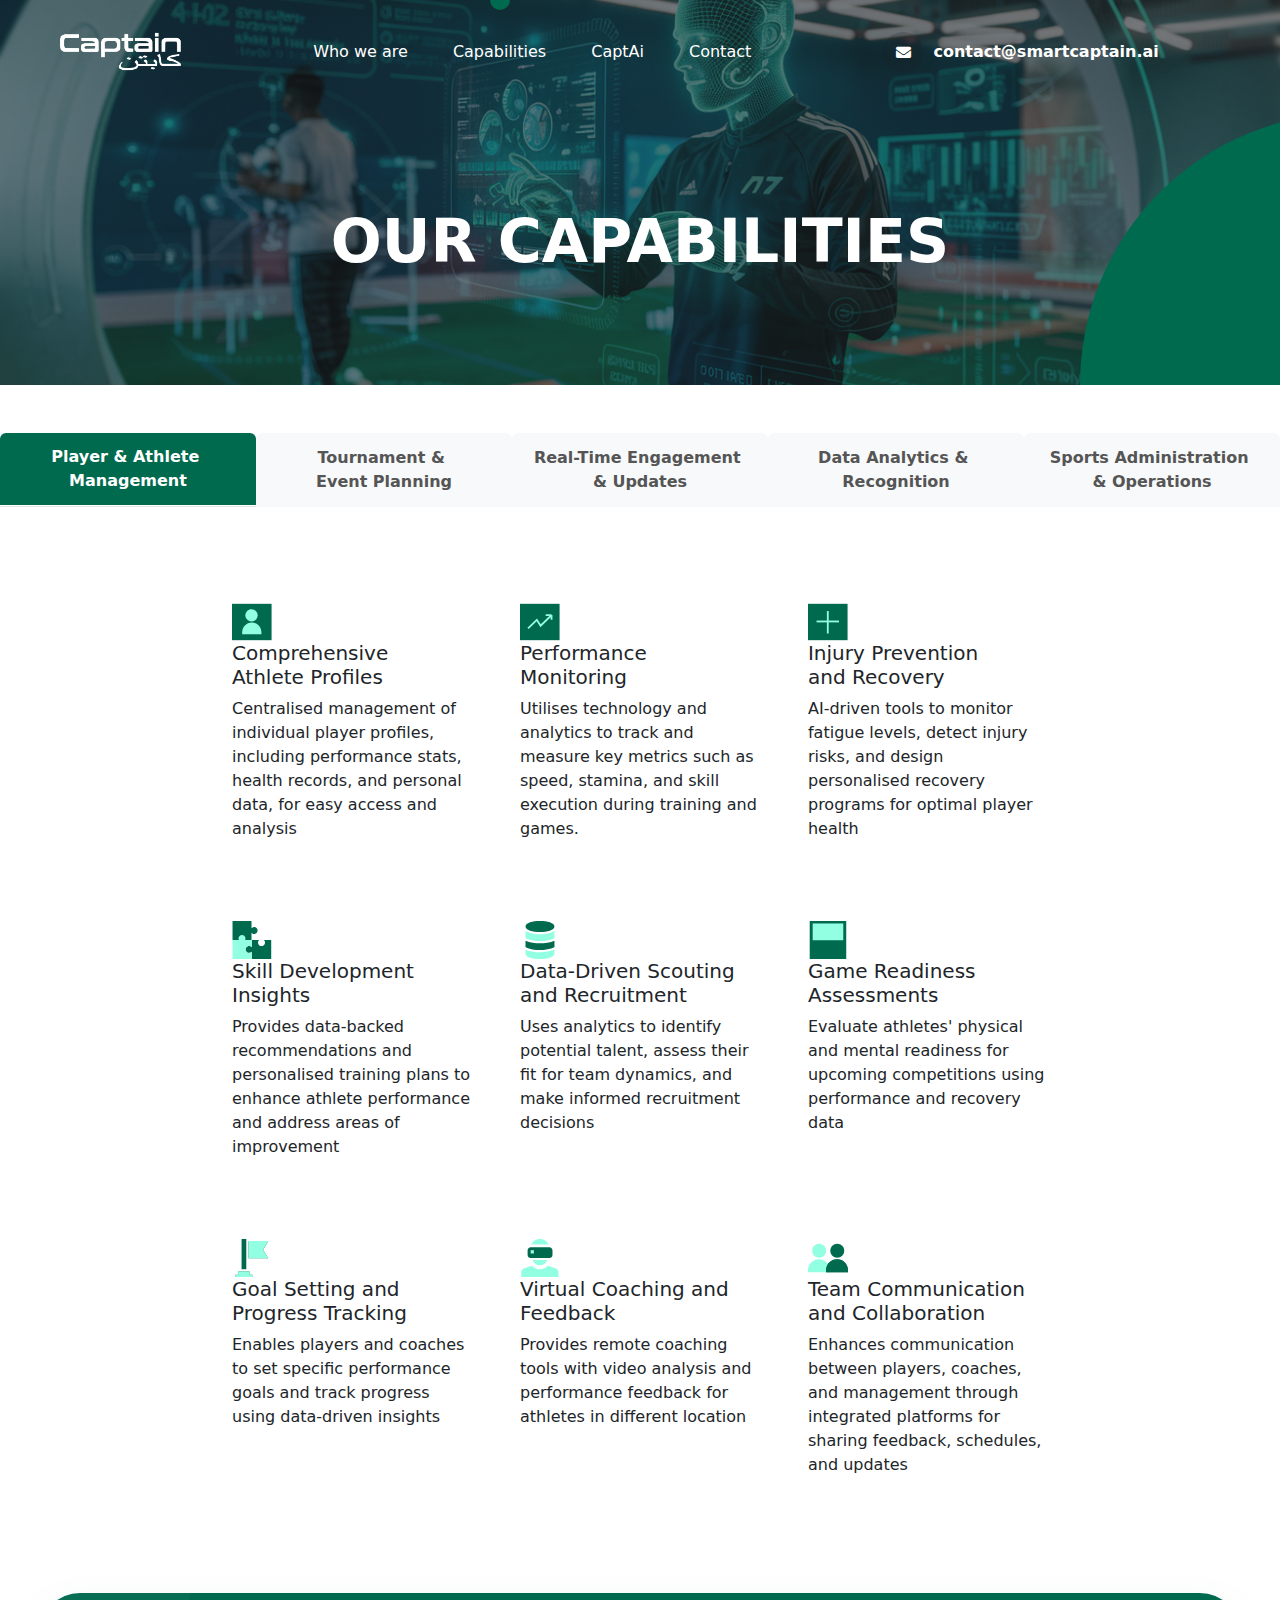
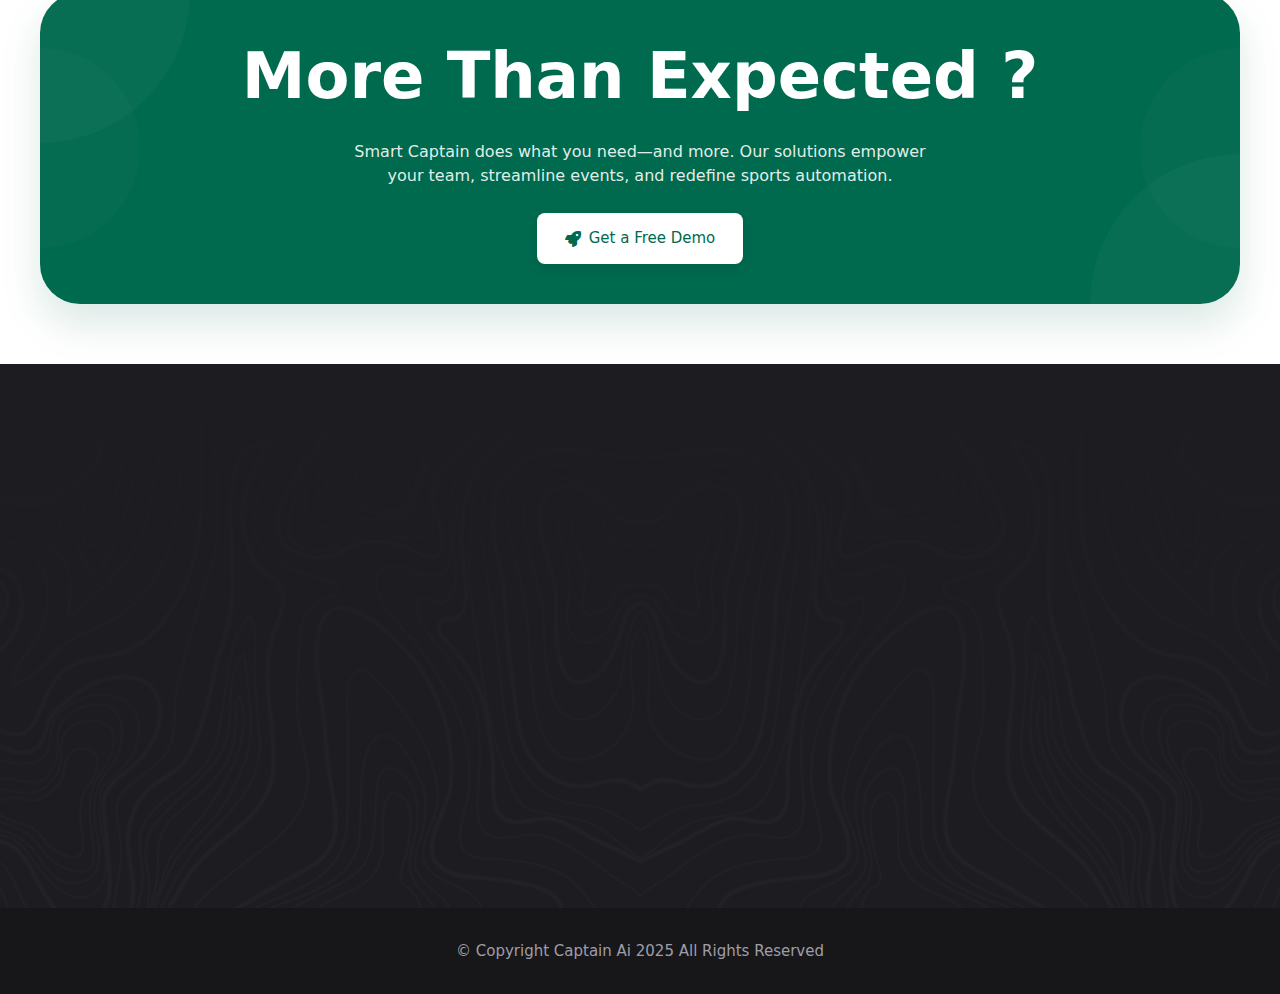
==== commit 8c491866: "Update capabilities.html" ====
--- a/capabilities.html
+++ b/capabilities.html
@@ -55,121 +55,6 @@
 <link rel="stylesheet" href="https://cdn.jsdelivr.net/npm/swiper/swiper-bundle.min.css">
 <script src="https://cdn.jsdelivr.net/npm/swiper/swiper-bundle.min.js"></script>
 
-<style>
-/* Mobile responsive styles for capabilities section */
-@media (max-width: 768px) {
-    /* Tab container adjustments */
-    .cap-tab-container {
-        padding: 0 15px;
-    }
-
-    .nav-tabs.tab-container {
-        flex-direction: column;
-        gap: 10px;
-    }
-
-    .nav-tabs .nav-item {
-        width: 100%;
-        margin: 0;
-    }
-
-    .nav-tabs .nav-link {
-        text-align: center;
-        padding: 10px;
-        border: 1px solid #dee2e6;
-        border-radius: 5px;
-        margin-bottom: 5px;
-    }
-
-    /* Content adjustments */
-    .tab-content {
-        width: 100% !important;
-        margin-top: 20px !important;
-    }
-
-    .row.g-0.w-75 {
-        width: 100% !important;
-        margin: 0;
-    }
-
-    /* Card adjustments */
-    .d-flex.flex-column.align-items-start.p-4 {
-        padding: 15px !important;
-    }
-
-    .cap-img-container {
-        margin-bottom: 10px;
-    }
-
-    h5 {
-        font-size: 16px !important;
-        margin-bottom: 8px;
-    }
-
-    .cap-para {
-        font-size: 14px !important;
-        line-height: 1.4;
-    }
-
-    /* Section margin adjustment */
-    .section-margin {
-        margin: 30px 0;
-    }
-
-    /* Background and container adjustments */
-    .page-header {
-        padding: 40px 0;
-    }
-
-    .page-header__inner h2 {
-        font-size: 24px;
-    }
-}
-
-/* Additional styles for extra small devices */
-@media (max-width: 480px) {
-    .nav-tabs .nav-link {
-        font-size: 14px;
-        padding: 8px;
-    }
-
-    .d-flex.flex-column.align-items-start.p-4 {
-        padding: 12px !important;
-    }
-
-    h5 {
-        font-size: 15px !important;
-    }
-
-    .cap-para {
-        font-size: 13px !important;
-    }
-
-    /* Adjust image container size */
-    .cap-img-container img {
-        width: 32px;
-        height: 32px;
-    }
-}
-
-/* Fix for tab content visibility on mobile */
-.tab-pane {
-    opacity: 1 !important;
-    display: block !important;
-}
-
-/* Add smooth transitions */
-.nav-link, .tab-pane {
-    transition: all 0.3s ease;
-}
-
-/* Improve tab active state visibility */
-.nav-tabs .nav-link.active {
-    background-color: #006a4e;
-    color: white;
-    border-color: #006a4e;
-}
-</style>
 
 </head>
 
@@ -252,392 +137,865 @@
 
 
 <section id="our-capabilities-section" class="section-margin">
-        <!-- <h1 class="our-capabilities-heading text-center">OUR CAPABILITIES</h1> -->
-        
-        <div class="cap-tab-container d-none d-md-block mt-5">
-            <ul class="nav nav-tabs tab-container justify-content-between tour-underline-tab" role="tablist">
-                <li class="nav-item" role="presentation"><a class="nav-link tab-bar show active" role="tab" data-bs-toggle="tab" id="tab-player-mgmt" href="#tab-1" data-target="#playermanagement" aria-selected="true">Player &amp; Athlete&nbsp;<br>Management</a></li>
-                <li class="nav-item" role="presentation"><a class="nav-link tab-bar" role="tab" data-bs-toggle="tab" href="#tab-2" data-target="#col-tour-mgmt,#col-tec" aria-selected="false" tabindex="-1">Tournament &amp;&nbsp;<br>Event Planning</a></li>
-                <li class="nav-item" role="presentation"><a class="nav-link tab-bar" role="tab" data-bs-toggle="tab" href="#tab-3" data-target="#col-real-time,#col-live" aria-selected="false" tabindex="-1">Real-Time Engagement&nbsp;<br>&amp; Updates</a></li>
-                <li class="nav-item" role="presentation"><a class="nav-link tab-bar" role="tab" data-bs-toggle="tab" href="#tab-4" data-target="#col-data,#col-rank-list" aria-selected="false" tabindex="-1">Data Analytics &amp;&nbsp;<br>Recognition</a></li>
-                <li class="nav-item" role="presentation"><a class="nav-link tab-bar" role="tab" data-bs-toggle="tab" href="#tab-5" data-target="#col-data,#col-rank-list" aria-selected="false" tabindex="-1">Sports Administration&nbsp;<br>&amp; Operations</a></li>
-            </ul>
-            <div class="tab-content mt-5" style="width: 90%;margin: 0 auto;background-color: #FFFFFF;">
-                <div class="tab-pane active show" role="tabpanel" id="tab-1" aria-labelledby="tab-player-mgmt">
-                    <div id="player-management" class="d-flex flex-column justify-content-center align-items-center pt-4">
-                        <div class="row g-0 w-75">
-                            <div class="col col-md-4 col-12 mb-3" id="col-player-mgmt-1">
-                                <div class="d-flex flex-column align-items-start p-4">
-                                    <div class="d-flex flex-column justify-content-center cap-img-container"><img src="assets/images/Comprehensive Athlete Profiles.svg" width="40" height="38"></div>
-                                    <h5>Comprehensive&nbsp;<br>Athlete Profiles</h5>
-                                    <p class="cap-para">Centralised management of individual player profiles, including performance stats, health records, and personal data, for easy access and analysis</p>
-                                </div>
-                            </div>
-                            <div class="col col-md-4 col-12 mb-3" id="col-athlete-mgmt-1">
-                                <div class="d-flex flex-column align-items-start p-4">
-                                    <div class="d-flex flex-column justify-content-center cap-img-container"><img src="assets/images/Performance Monitoring.svg" width="40" height="38"></div>
-                                    <h5>Performance&nbsp;<br>Monitoring</h5>
-                                    <p class="cap-para">Utilises technology and analytics to track and measure key metrics such as speed, stamina, and skill execution during training and games.</p>
-                                </div>
-                            </div>
-                            <div class="col col-md-4 col-12 mb-3" id="col-tour-mgmt-1">
-                                <div class="d-flex flex-column align-items-start p-4">
-                                    <div class="d-flex flex-column justify-content-center cap-img-container"><img src="assets/images/Injury Prevention and Recovery.svg" width="40" height="38"></div>
-                                    <h5>
-                                        Injury Prevention&nbsp;<br>and Recovery
-                                    </h5>
-                                    <p class="cap-para">AI-driven tools to monitor fatigue levels, detect injury risks, and design personalised recovery programs for optimal player health</p>
-                                </div>
-                            </div>
-                        </div>
-                        <div class="row g-0 w-75">
-                            <div class="col col-md-4 col-12 mb-3" id="col-tech-1">
-                                <div class="d-flex flex-column align-items-start p-4">
-                                    <div class="d-flex flex-column justify-content-center cap-img-container"><img src="assets/images/Skill-Development-Insights.svg" width="40" height="38"></div>
-                                    <h5>Skill Development&nbsp;<br>Insights</h5>
-                                    <p class="cap-para">Provides data-backed recommendations and personalised training plans to enhance athlete performance and address areas of improvement</p>
-                                </div>
-                            </div>
-                            <div class="col col-md-4 col-12 mb-3" id="col-real-time-1">
-                                <div class="d-flex flex-column align-items-start p-4">
-                                    <div class="d-flex flex-column justify-content-center cap-img-container"><img src="assets/images/Data-Driven Scouting and Recruitment.svg" width="40" height="38"></div>
-                                    <h5>Data-Driven Scouting&nbsp;<br>and Recruitment</h5>
-                                    <p class="cap-para">Uses analytics to identify potential talent, assess their fit for team dynamics, and make informed recruitment decisions</p>
-                                </div>
-                            </div>
-                            <div class="col col-md-4 col-12 mb-3" id="col-live-1">
-                                <div class="d-flex flex-column align-items-start p-4">
-                                    <div class="d-flex flex-column justify-content-center cap-img-container"><img src="assets/images/Game Readiness Assessments.svg" width="40" height="38"></div>
-                                    <h5>Game Readiness&nbsp;<br>Assessments</h5>
-                                    <p class="cap-para">Evaluate athletes' physical and mental readiness for upcoming competitions using performance and recovery data</p>
-                                </div>
-                            </div>
-                        </div>
-                        <div class="row g-0 w-75">
-                            <div class="col col-md-4 col-12 mb-3" id="col-data-1">
-                                <div class="d-flex flex-column align-items-start p-4">
-                                    <div class="d-flex flex-column justify-content-center cap-img-container"><img src="assets/images/Goal Setting and Progress Tracking.svg" width="40" height="38"></div>
-                                    <h5>Goal Setting and&nbsp;<br>Progress Tracking</h5>
-                                    <p class="cap-para">Enables players and coaches to set specific performance goals and track progress using data-driven insights</p>
-                                </div>
-                            </div>
-                            <div class="col col-md-4 col-12 mb-3" id="col-rank-list-1">
-                                <div class="d-flex flex-column align-items-start p-4">
-                                    <div class="d-flex flex-column justify-content-center cap-img-container"><img src="assets/images/Virtual Coaching and Feedback.svg" width="40" height="38"></div>
-                                    <h5>Virtual Coaching and&nbsp;<br>Feedback</h5>
-                                    <p class="cap-para">Provides remote coaching tools with video analysis and performance feedback for athletes in different location</p>
-                                </div>
-                            </div>
-                            <div class="col col-md-4 col-12 mb-3" id="col-revenue-1">
-                                <div class="d-flex flex-column align-items-start p-4">
-                                    <div class="d-flex flex-column justify-content-center cap-img-container"><img src="assets/images/Team Communication and Collaboration.svg" width="40" height="38"></div>
-                                    <h5>Team Communication and Collaboration</h5>
-                                    <p class="cap-para">Enhances communication between players, coaches, and management through integrated platforms for sharing feedback, schedules, and updates</p>
-                                </div>
-                            </div>
-                        </div>
-                    </div>
-                </div>
-                <div class="tab-pane" role="tabpanel" id="tab-2">
-                    <div id="tournamenteventplanning" class="d-flex flex-column justify-content-center align-items-center pt-4">
-                        <div class="row g-0 w-75">
-                            <div class="col col-md-4 col-12 mb-3" id="col-player-mgmt-2">
-                                <div class="d-flex flex-column align-items-start p-4">
-                                    <div class="d-flex flex-column justify-content-center cap-img-container"><img src="assets/images/Tournament Planning.svg" width="40" height="38"></div>
-                                    <h5>Tournament&nbsp;<br>Planning</h5>
-                                    <p class="cap-para">Automates tournament planning with tools for scheduling, team coordination, and venue management</p>
-                                </div>
-                            </div>
-                            <div class="col col-md-4 col-12 mb-3" id="col-athlete-mgmt-2">
-                                <div class="d-flex flex-column align-items-start p-4">
-                                    <div class="d-flex flex-column justify-content-center cap-img-container"><img src="assets/images/Tournament Listing.svg" width="40" height="38"></div>
-                                    <h5>Tournament&nbsp;<br>Listing</h5>
-                                    <p class="cap-para">Creates custom landing pages for tournaments, providing detailed information and attracting participants with ease</p>
-                                </div>
-                            </div>
-                            <div class="col col-md-4 col-12 mb-3" id="col-tour-mgmt-2">
-                                <div class="d-flex flex-column align-items-start p-4">
-                                    <div class="d-flex flex-column justify-content-center cap-img-container"><img src="assets/images/Draws & Scheduling.svg" width="40" height="38"></div>
-                                    <h5>Draws &amp;&nbsp;<br>Scheduling</h5>
-                                    <p class="cap-para">Streamlines tournaments by automating draw generation, match format customisation, and real-time schedule management</p>
-                                </div>
-                            </div>
-                        </div>
-                        <div class="row g-0 w-75">
-                            <div class="col col-md-4 col-12 mb-3" id="col-tech-2">
-                                <div class="d-flex flex-column align-items-start p-4">
-                                    <div class="d-flex flex-column justify-content-center cap-img-container"><img src="assets/images/Court Management.svg" width="40" height="38"></div>
-                                    <h5>Court&nbsp;<br>Management</h5>
-                                    <p class="cap-para">Court Management optimises court allocation and scheduling, ensuring efficient utilisation of resources and smooth tournament operations</p>
-                                </div>
-                            </div>
-                            <div class="col col-md-4 col-12 mb-3" id="col-real-time-2">
-                                <div class="d-flex flex-column align-items-start p-4">
-                                    <div class="d-flex flex-column justify-content-center cap-img-container"><img src="assets/images/Hospitality Management.svg" width="40" height="38"></div>
-                                    <h5>Hospitality&nbsp;<br>Management</h5>
-                                    <p class="cap-para">Manages hospitality services seamlessly, providing athletes and guests with a memorable and comfortable experience throughout the even</p>
-                                </div>
-                            </div>
-                            <div class="col col-md-4 col-12 mb-3" id="col-live-2">
-                                <div class="d-flex flex-column align-items-start p-4">
-                                    <div class="d-flex flex-column justify-content-center cap-img-container"><img src="assets/images/Player Accreditation.svg" width="40" height="38"></div>
-                                    <h5>Player&nbsp;<br>Accreditation</h5>
-                                    <p class="cap-para">Simplify the accreditation process for players with streamlined system, ensuring quick and efficient validation and access control</p>
-                                </div>
-                            </div>
-                        </div>
-                        <div class="row g-0 w-75">
-                            <div class="col col-md-4 col-12 mb-3" id="col-data-2">
-                                <div class="d-flex flex-column align-items-start p-4">
-                                    <div class="d-flex flex-column justify-content-center cap-img-container"><img src="assets/images/Validation System.svg" width="40" height="38"></div>
-                                    <h5>Validation&nbsp;<br>System</h5>
-                                    <p class="cap-para">Provides QR-enabled gate system for queue management and coupon validation, ensuring smooth entry and efficient event flow</p>
-                                </div>
-                            </div>
-                            <div class="col col-md-4 col-12 mb-3" id="col-rank-list-2">
-                                <div class="d-flex flex-column align-items-start p-4">
-                                    <div class="d-flex flex-column justify-content-center cap-img-container"><img src="assets/images/Expense Tracker.svg" width="40" height="38"></div>
-                                    <h5>Expense Tracker</h5>
-                                    <p class="cap-para">Empowers players with an expense tracker tool, allowing them to manage their finances and expenses during the event period</p>
-                                </div>
-                            </div>
-                            <div class="col col-md-4 col-12 mb-3" id="col-revenue-2">
-                                <div class="d-flex flex-column align-items-start p-4">
-                                    <div class="d-flex flex-column justify-content-center cap-img-container"><img src="assets/images/Marketing Tools.svg" width="40" height="38"></div>
-                                    <h5>Marketing Tools</h5>
-                                    <p class="cap-para">Promotes tournaments effectively with marketing tools, including email campaigns, social media integration, and more</p>
-                                </div>
-                            </div>
-                        </div>
-                    </div>
-                </div>
-                <div class="tab-pane" role="tabpanel" id="tab-3">
-                    <div id="realtimeupdates" class="d-flex flex-column justify-content-center align-items-center pt-4">
-                        <div class="row g-0 w-75">
-                            <div class="col col-md-4 col-12 mb-3" id="col-player-mgmt-3">
-                                <div class="d-flex flex-column align-items-start p-4">
-                                    <div class="d-flex flex-column justify-content-center cap-img-container"><img src="assets/images/Time, Scores and Results.svg" width="40" height="38"></div>
-                                    <h5>Time, Scores and&nbsp;<br>Results</h5>
-                                    <p class="cap-para">TSR streamlines match management, providing real-time updates on match duration, scores, and final outcomes for efficient tournament operations</p>
-                                </div>
-                            </div>
-                            <div class="col col-md-4 col-12 mb-3" id="col-athlete-mgmt-3">
-                                <div class="d-flex flex-column align-items-start p-4">
-                                    <div class="d-flex flex-column justify-content-center cap-img-container"><img src="assets/images/Multiple Court Streaming.svg" width="40" height="38"></div>
-                                    <h5>Multiple Court&nbsp;<br>Streaming</h5>
-                                    <p class="cap-para">Streams multiple matches simultaneously giving viewers access to a diverse range of sporting events in real-time</p>
-                                </div>
-                            </div>
-                            <div class="col col-md-4 col-12 mb-3" id="col-tour-mgmt-3">
-                                <div class="d-flex flex-column align-items-start p-4">
-                                    <div class="d-flex flex-column justify-content-center cap-img-container"><img src="assets/images/Integrated Scorecards & GFX.svg" width="40" height="38"></div>
-                                    <h5>Integrated&nbsp;<br>Scorecards &amp; GFX</h5>
-                                    <p class="cap-para">Get comprehensive insights into each game with integrated scorecards and GFX, providing real-time updates and enhancing the visual appeal of the broadcast</p>
-                                </div>
-                            </div>
-                        </div>
-                        <div class="row g-0 w-75">
-                            <div class="col col-md-4 col-12 mb-3" id="col-tech-3">
-                                <div class="d-flex flex-column align-items-start p-4">
-                                    <div class="d-flex flex-column justify-content-center cap-img-container"><img src="assets/images/Immersive Viewing Experience.svg" width="40" height="38"></div>
-                                    <h5>Immersive Viewing&nbsp;<br>Experience</h5>
-                                    <p class="cap-para">Dive into the heart of the game with immersive visuals and dynamic graphics, providing an unparalleled viewing experience for sports enthusiasts</p>
-                                </div>
-                            </div>
-                            <div class="col col-md-4 col-12 mb-3" id="col-real-time-3">
-                                <div class="d-flex flex-column align-items-start p-4">
-                                    <div class="d-flex flex-column justify-content-center cap-img-container"><img src="assets/images/Interactive Engagements.svg" width="40" height="38"></div>
-                                    <h5>Interactive&nbsp;<br>Engagements</h5>
-                                    <p class="cap-para">Allows interactive engagements with interactive features, making every match a shared experience</p>
-                                </div>
-                            </div>
-                            <div class="col col-md-4 col-12 mb-3" id="col-live-3">
-                                <div class="d-flex flex-column align-items-start p-4">
-                                    <div class="d-flex flex-column justify-content-center cap-img-container"><img src="assets/images/Advertisement Possibilities.svg" width="40" height="38"></div>
-                                    <h5>Advertisement&nbsp;<br>Possibilities</h5>
-                                    <p class="cap-para">Provides new revenue opportunities with customisable advertising solutions tailored for sponsors and partners</p>
-                                </div>
-                            </div>
-                        </div>
-                        <div class="row g-0 w-75">
-                            <div class="col col-md-4 col-12 mb-3" id="col-data-3">
-                                <div class="d-flex flex-column align-items-start p-4">
-                                    <div class="d-flex flex-column justify-content-center cap-img-container"><img src="assets/images/Sports Forum.svg" width="40" height="38"></div>
-                                    <h5>Sports Forum</h5>
-                                    <p class="cap-para">A network for sports professionals, coaches, enthusiasts and experts to engage, exchange knowledge, and foster a connected community to shape the future of sports</p>
-                                </div>
-                            </div>
-                            <div class="col col-md-4 col-12 mb-3" id="col-rank-list-3">
-                                <div class="d-flex flex-column align-items-start p-4">
-                                    <div class="d-flex flex-column justify-content-center cap-img-container"><img src="assets/images/Highlights & Shorts.svg" width="40" height="38"></div>
-                                    <h5>Highlights &amp;&nbsp;<br>Shorts</h5>
-                                    <p class="cap-para">Relives the best moments of every game with on-demand highlights and shorts, allowing viewers to catch up on key moments or revisit their favourite plays at any time</p>
-                                </div>
-                            </div>
-                            <div class="col col-md-4 col-12 mb-3" id="col-revenue-3">
-                                <div class="d-flex flex-column align-items-start p-4">
-                                    <div class="d-flex flex-column justify-content-center cap-img-container"><img src="assets/images/Audience Reach.svg" width="40" height="38"></div>
-                                    <h5>Audience Reach</h5>
-                                    <p class="cap-para">Helps to reach a growing audience of sports enthusiasts, ensuring maximum exposure and participation</p>
-                                </div>
-                            </div>
-                        </div>
-                    </div>
-                </div>
-                <div class="tab-pane" role="tabpanel" id="tab-4">
-                    <div id="dataanalytics" class="d-flex flex-column justify-content-center align-items-center pt-4">
-                        <div class="row g-0 w-75">
-                            <div class="col col-md-4 col-12 mb-3" id="col-player-mgmt-4">
-                                <div class="d-flex flex-column align-items-start p-4">
-                                    <div class="d-flex flex-column justify-content-center cap-img-container"><img src="assets/images/Real-Time Performance Tracking.svg" width="40" height="38"></div>
-                                    <h5>Real-Time&nbsp;<br>Performance Tracking</h5>
-                                    <p class="cap-para">Provides instant insights into athletes' performance metrics during training and competitions using wearable devices and IoT integration</p>
-                                </div>
-                            </div>
-                            <div class="col col-md-4 col-12 mb-3" id="col-athlete-mgmt-4">
-                                <div class="d-flex flex-column align-items-start p-4">
-                                    <div class="d-flex flex-column justify-content-center cap-img-container"><img src="assets/images/Advanced Data Visualisation.svg" width="40" height="38"></div>
-                                    <h5>Advanced Data&nbsp;<br>Visualisation</h5>
-                                    <p class="cap-para">Provides intuitive dashboards and interactive tools to present complex data in easily understandable formats for coaches, players, and analysts</p>
-                                </div>
-                            </div>
-                            <div class="col col-md-4 col-12 mb-3" id="col-tour-mgmt-4">
-                                <div class="d-flex flex-column align-items-start p-4">
-                                    <div class="d-flex flex-column justify-content-center cap-img-container"><img src="assets/images/Predictive Analytics.svg" width="40" height="38"></div>
-                                    <h5>
-                                        Predictive&nbsp;<br>Analytics
-                                    </h5>
-                                    <p class="cap-para">Leverages AI and machine learning algorithms to forecast athlete performance trends, injury risks, and game outcomes based on historical and real-time data</p>
-                                </div>
-                            </div>
-                        </div>
-                        <div class="row g-0 w-75">
-                            <div class="col col-md-4 col-12 mb-3" id="col-tech-4">
-                                <div class="d-flex flex-column align-items-start p-4">
-                                    <div class="d-flex flex-column justify-content-center cap-img-container"><img src="assets/images/Customised Reporting Solutions.svg" width="40" height="38"></div>
-                                    <h5>Customised&nbsp;<br>Reporting Solutions</h5>
-                                    <p class="cap-para">Provides tailored reports catering to the unique needs of different stakeholders, including athletes, coaches, teams, and league management</p>
-                                </div>
-                            </div>
-                            <div class="col col-md-4 col-12 mb-3" id="col-real-time-4">
-                                <div class="d-flex flex-column align-items-start p-4">
-                                    <div class="d-flex flex-column justify-content-center cap-img-container"><img src="assets/images/Integration with Video Analysis.svg" width="40" height="38"></div>
-                                    <h5>Integration with&nbsp;<br>Video Analysis</h5>
-                                    <p class="cap-para">Synchronises analytics with video footage to provide comprehensive insights on tactics, movement patterns, and game strategies</p>
-                                </div>
-                            </div>
-                            <div class="col col-md-4 col-12 mb-3" id="col-live-4">
-                                <div class="d-flex flex-column align-items-start p-4">
-                                    <div class="d-flex flex-column justify-content-center cap-img-container"><img src="assets/images/Data-Driven Decision Making.svg" width="40" height="38"></div>
-                                    <h5>Data-Driven&nbsp;<br>Decision Making</h5>
-                                    <p class="cap-para">Empowers teams and organisations to make informed decisions by identifying key performance indicators (KPIs) and trends from raw data</p>
-                                </div>
-                            </div>
-                        </div>
-                        <div class="row g-0 w-75">
-                            <div class="col col-md-4 col-12 mb-3" id="col-data-4">
-                                <div class="d-flex flex-column align-items-start p-4">
-                                    <div class="d-flex flex-column justify-content-center cap-img-container"><img src="assets/images/Enhanced Fan Engagement.svg" width="40" height="38"></div>
-                                    <h5>Enhanced Fan&nbsp;<br>Engagement</h5>
-                                    <p class="cap-para">Utilises analytics to generate insights and interactive experiences for fans, such as player stats, and personalised content</p>
-                                </div>
-                            </div>
-                            <div class="col col-md-4 col-12 mb-3" id="col-rank-list-4">
-                                <div class="d-flex flex-column align-items-start p-4">
-                                    <div class="d-flex flex-column justify-content-center cap-img-container"><img src="assets/images/Scalability and Cloud-Based Solutions.svg" width="40" height="38"></div>
-                                    <h5>Scalability and Cloud-<br>Based Solutions</h5>
-                                    <p class="cap-para">Offers scalable, cloud-based platforms for storing and processing large datasets, ensuring accessibility and reliability for global teams</p>
-                                </div>
-                            </div>
-                            <div class="col col-md-4 col-12 mb-3" id="col-revenue-4">
-                                <div class="d-flex flex-column align-items-start p-4">
-                                    <div class="d-flex flex-column justify-content-center cap-img-container"><img src="assets/images/Compliance and Data Security.svg" width="40" height="38"></div>
-                                    <h5>Compliance and Data&nbsp;<br>Security</h5>
-                                    <p class="cap-para">Ensures all data analytics systems comply with industry regulations and prioritise the security of sensitive information</p>
-                                </div>
-                            </div>
-                        </div>
-                    </div>
-                </div>
-                <div class="tab-pane" role="tabpanel" id="tab-5">
-                    <div id="revenueoptimization" class="d-flex flex-column justify-content-center align-items-center pt-4">
-                        <div class="row g-0 w-75">
-                            <div class="col col-md-4 col-12 mb-3" id="col-player-mgmt-5">
-                                <div class="d-flex flex-column align-items-start p-4">
-                                    <div class="d-flex flex-column justify-content-center cap-img-container"><img src="assets/images/Membership Management.svg" width="40" height="38"></div>
-                                    <h5>Player/Membership&nbsp;<br>Management</h5>
-                                    <p class="cap-para">Efficiently manages player and membership data with a centralised platform for registrations, renewals, and performance tracking</p>
-                                </div>
-                            </div>
-                            <div class="col col-md-4 col-12 mb-3" id="col-athlete-mgmt-5">
-                                <div class="d-flex flex-column align-items-start p-4">
-                                    <div class="d-flex flex-column justify-content-center cap-img-container"><img src="assets/images/RR and Technical Officials Management.svg" width="40" height="38"></div>
-                                    <h5>RR and Technical&nbsp;<br>Officials Management</h5>
-                                    <p class="cap-para">Streamlines umpire and technical officials' management with advanced scheduling, performance tracking, and communication tools</p>
-                                </div>
-                            </div>
-                            <div class="col col-md-4 col-12 mb-3" id="col-tour-mgmt-5">
-                                <div class="d-flex flex-column align-items-start p-4">
-                                    <div class="d-flex flex-column justify-content-center cap-img-container"><img src="assets/images/Match Scheduling.svg" width="40" height="38"></div>
-                                    <h5>Match Scheduling</h5>
-                                    <p class="cap-para">Optimises match scheduling with smart, automated tools that consider team availability, venues, and league requirements</p>
-                                </div>
-                            </div>
-                        </div>
-                        <div class="row g-0 w-75">
-                            <div class="col col-md-4 col-12 mb-3" id="col-tech-5">
-                                <div class="d-flex flex-column align-items-start p-4">
-                                    <div class="d-flex flex-column justify-content-center cap-img-container"><img src="assets/images/Rank List Preparation.svg" width="40" height="38"></div>
-                                    <h5>Rank List&nbsp;<br>Preparation</h5>
-                                    <p class="cap-para">Automates rank list preparation with accurate, real-time data analysis and performance metrics. Delivers transparent and reliable rankings for players, teams, and leagues effortlessly</p>
-                                </div>
-                            </div>
-                            <div class="col col-md-4 col-12 mb-3" id="col-real-time-5">
-                                <div class="d-flex flex-column align-items-start p-4">
-                                    <div class="d-flex flex-column justify-content-center cap-img-container"><img src="assets/images/Certificate Generation.svg" width="40" height="38"></div>
-                                    <h5>Certificate&nbsp;<br>Generation</h5>
-                                    <p class="cap-para">Generates professional, error-free certificates for participants, coaches, and officials instantly with automated processing</p>
-                                </div>
-                            </div>
-                            <div class="col col-md-4 col-12 mb-3" id="col-live-5">
-                                <div class="d-flex flex-column align-items-start p-4">
-                                    <div class="d-flex flex-column justify-content-center cap-img-container"><img src="assets/images/Payment Management.svg" width="40" height="38"></div>
-                                    <h5>Payment&nbsp;<br>Management</h5>
-                                    <p class="cap-para">Manages tournament payments with the integrated payment system, ensuring<br>secure transactions and hassle-free financial management</p>
-                                </div>
-                            </div>
-                        </div>
-                        <div class="row g-0 w-75">
-                            <div class="col col-md-4 col-12 mb-3" id="col-data-5">
-                                <div class="d-flex flex-column align-items-start p-4">
-                                    <div class="d-flex flex-column justify-content-center cap-img-container"><img src="assets/images/Sports Directory.svg" width="40" height="38"></div>
-                                    <h5>Sports Directory</h5>
-                                    <p class="cap-para">A comprehensive directory to help players, coaches, trainers, retailers and sports organisations, connect, find opportunities, and grow</p>
-                                </div>
-                            </div>
-                            <div class="col col-md-4 col-12 mb-3" id="col-rank-list-5">
-                                <div class="d-flex flex-column align-items-start p-4">
-                                    <div class="d-flex flex-column justify-content-center cap-img-container"><img src="assets/images/Employee Payroll Management.svg" width="40" height="38"></div>
-                                    <h5>Employee Payroll&nbsp;<br>Management</h5>
-                                    <p class="cap-para">Automates employee payroll management with precise calculations and timely disbursements</p>
-                                </div>
-                            </div>
-                            <div class="col col-md-4 col-12 mb-3" id="col-revenue-5">
-                                <div class="d-flex flex-column align-items-start p-4">
-                                    <div class="d-flex flex-column justify-content-center cap-img-container"><img src="assets/images/Auto Email, SMS Integrations & Online Payments.svg" width="40" height="38"></div>
-                                    <h5>Auto Email, SMS Integrations&nbsp;<br>&amp; Online Payments</h5>
-                                    <p class="cap-para">Streamlines communication with auto email and SMS integrations, and simplifies payments with secure online solutions</p>
-                                </div>
+    <!-- <h1 class="our-capabilities-heading text-center">OUR CAPABILITIES</h1> -->
+    
+    <div class="cap-tab-container d-none d-md-block mt-5">
+        <ul class="nav nav-tabs tab-container justify-content-between tour-underline-tab" role="tablist">
+            <li class="nav-item" role="presentation"><a class="nav-link tab-bar show active" role="tab" data-bs-toggle="tab" id="tab-player-mgmt" href="#tab-1" data-target="#playermanagement" aria-selected="true">Player &amp; Athlete&nbsp;<br>Management</a></li>
+            <li class="nav-item" role="presentation"><a class="nav-link tab-bar" role="tab" data-bs-toggle="tab" href="#tab-2" data-target="#col-tour-mgmt,#col-tec" aria-selected="false" tabindex="-1">Tournament &amp;&nbsp;<br>Event Planning</a></li>
+            <li class="nav-item" role="presentation"><a class="nav-link tab-bar" role="tab" data-bs-toggle="tab" href="#tab-3" data-target="#col-real-time,#col-live" aria-selected="false" tabindex="-1">Real-Time Engagement&nbsp;<br>&amp; Updates</a></li>
+            <li class="nav-item" role="presentation"><a class="nav-link tab-bar" role="tab" data-bs-toggle="tab" href="#tab-4" data-target="#col-data,#col-rank-list" aria-selected="false" tabindex="-1">Data Analytics &amp;&nbsp;<br>Recognition</a></li>
+            <li class="nav-item" role="presentation"><a class="nav-link tab-bar" role="tab" data-bs-toggle="tab" href="#tab-5" data-target="#col-data,#col-rank-list" aria-selected="false" tabindex="-1">Sports Administration&nbsp;<br>&amp; Operations</a></li>
+        </ul>
+        <div class="tab-content mt-5" style="width: 90%;margin: 0 auto;background-color: #FFFFFF;">
+            <div class="tab-pane active show" role="tabpanel" id="tab-1" aria-labelledby="tab-player-mgmt">
+                <div id="player-management" class="d-flex flex-column justify-content-center align-items-center pt-4">
+                    <div class="row g-0 w-75">
+                        <div class="col col-md-4 col-12 mb-3" id="col-player-mgmt-1">
+                            <div class="d-flex flex-column align-items-start p-4">
+                                <div class="d-flex flex-column justify-content-center cap-img-container"><img src="assets/images/Comprehensive Athlete Profiles.svg" width="40" height="38"></div>
+                                <h5>Comprehensive&nbsp;<br>Athlete Profiles</h5>
+                                <p class="cap-para">Centralised management of individual player profiles, including performance stats, health records, and personal data, for easy access and analysis</p>
+                            </div>
+                        </div>
+                        <div class="col col-md-4 col-12 mb-3" id="col-athlete-mgmt-1">
+                            <div class="d-flex flex-column align-items-start p-4">
+                                <div class="d-flex flex-column justify-content-center cap-img-container"><img src="assets/images/Performance Monitoring.svg" width="40" height="38"></div>
+                                <h5>Performance&nbsp;<br>Monitoring</h5>
+                                <p class="cap-para">Utilises technology and analytics to track and measure key metrics such as speed, stamina, and skill execution during training and games.</p>
+                            </div>
+                        </div>
+                        <div class="col col-md-4 col-12 mb-3" id="col-tour-mgmt-1">
+                            <div class="d-flex flex-column align-items-start p-4">
+                                <div class="d-flex flex-column justify-content-center cap-img-container"><img src="assets/images/Injury Prevention and Recovery.svg" width="40" height="38"></div>
+                                <h5>
+                                    Injury Prevention&nbsp;<br>and Recovery
+                                </h5>
+                                <p class="cap-para">AI-driven tools to monitor fatigue levels, detect injury risks, and design personalised recovery programs for optimal player health</p>
+                            </div>
+                        </div>
+                    </div>
+                    <div class="row g-0 w-75">
+                        <div class="col col-md-4 col-12 mb-3" id="col-tech-1">
+                            <div class="d-flex flex-column align-items-start p-4">
+                                <div class="d-flex flex-column justify-content-center cap-img-container"><img src="assets/images/Skill-Development-Insights.svg" width="40" height="38"></div>
+                                <h5>Skill Development&nbsp;<br>Insights</h5>
+                                <p class="cap-para">Provides data-backed recommendations and personalised training plans to enhance athlete performance and address areas of improvement</p>
+                            </div>
+                        </div>
+                        <div class="col col-md-4 col-12 mb-3" id="col-real-time-1">
+                            <div class="d-flex flex-column align-items-start p-4">
+                                <div class="d-flex flex-column justify-content-center cap-img-container"><img src="assets/images/Data-Driven Scouting and Recruitment.svg" width="40" height="38"></div>
+                                <h5>Data-Driven Scouting&nbsp;<br>and Recruitment</h5>
+                                <p class="cap-para">Uses analytics to identify potential talent, assess their fit for team dynamics, and make informed recruitment decisions</p>
+                            </div>
+                        </div>
+                        <div class="col col-md-4 col-12 mb-3" id="col-live-1">
+                            <div class="d-flex flex-column align-items-start p-4">
+                                <div class="d-flex flex-column justify-content-center cap-img-container"><img src="assets/images/Game Readiness Assessments.svg" width="40" height="38"></div>
+                                <h5>Game Readiness&nbsp;<br>Assessments</h5>
+                                <p class="cap-para">Evaluate athletes' physical and mental readiness for upcoming competitions using performance and recovery data</p>
+                            </div>
+                        </div>
+                    </div>
+                    <div class="row g-0 w-75">
+                        <div class="col col-md-4 col-12 mb-3" id="col-data-1">
+                            <div class="d-flex flex-column align-items-start p-4">
+                                <div class="d-flex flex-column justify-content-center cap-img-container"><img src="assets/images/Goal Setting and Progress Tracking.svg" width="40" height="38"></div>
+                                <h5>Goal Setting and&nbsp;<br>Progress Tracking</h5>
+                                <p class="cap-para">Enables players and coaches to set specific performance goals and track progress using data-driven insights</p>
+                            </div>
+                        </div>
+                        <div class="col col-md-4 col-12 mb-3" id="col-rank-list-1">
+                            <div class="d-flex flex-column align-items-start p-4">
+                                <div class="d-flex flex-column justify-content-center cap-img-container"><img src="assets/images/Virtual Coaching and Feedback.svg" width="40" height="38"></div>
+                                <h5>Virtual Coaching and&nbsp;<br>Feedback</h5>
+                                <p class="cap-para">Provides remote coaching tools with video analysis and performance feedback for athletes in different location</p>
+                            </div>
+                        </div>
+                        <div class="col col-md-4 col-12 mb-3" id="col-revenue-1">
+                            <div class="d-flex flex-column align-items-start p-4">
+                                <div class="d-flex flex-column justify-content-center cap-img-container"><img src="assets/images/Team Communication and Collaboration.svg" width="40" height="38"></div>
+                                <h5>Team Communication and Collaboration</h5>
+                                <p class="cap-para">Enhances communication between players, coaches, and management through integrated platforms for sharing feedback, schedules, and updates</p>
+                            </div>
+                        </div>
+                    </div>
+                </div>
+            </div>
+            <div class="tab-pane" role="tabpanel" id="tab-2">
+                <div id="tournamenteventplanning" class="d-flex flex-column justify-content-center align-items-center pt-4">
+                    <div class="row g-0 w-75">
+                        <div class="col col-md-4 col-12 mb-3" id="col-player-mgmt-2">
+                            <div class="d-flex flex-column align-items-start p-4">
+                                <div class="d-flex flex-column justify-content-center cap-img-container"><img src="assets/images/Tournament Planning.svg" width="40" height="38"></div>
+                                <h5>Tournament&nbsp;<br>Planning</h5>
+                                <p class="cap-para">Automates tournament planning with tools for scheduling, team coordination, and venue management</p>
+                            </div>
+                        </div>
+                        <div class="col col-md-4 col-12 mb-3" id="col-athlete-mgmt-2">
+                            <div class="d-flex flex-column align-items-start p-4">
+                                <div class="d-flex flex-column justify-content-center cap-img-container"><img src="assets/images/Tournament Listing.svg" width="40" height="38"></div>
+                                <h5>Tournament&nbsp;<br>Listing</h5>
+                                <p class="cap-para">Creates custom landing pages for tournaments, providing detailed information and attracting participants with ease</p>
+                            </div>
+                        </div>
+                        <div class="col col-md-4 col-12 mb-3" id="col-tour-mgmt-2">
+                            <div class="d-flex flex-column align-items-start p-4">
+                                <div class="d-flex flex-column justify-content-center cap-img-container"><img src="assets/images/Draws & Scheduling.svg" width="40" height="38"></div>
+                                <h5>Draws &amp;&nbsp;<br>Scheduling</h5>
+                                <p class="cap-para">Streamlines tournaments by automating draw generation, match format customisation, and real-time schedule management</p>
+                            </div>
+                        </div>
+                    </div>
+                    <div class="row g-0 w-75">
+                        <div class="col col-md-4 col-12 mb-3" id="col-tech-2">
+                            <div class="d-flex flex-column align-items-start p-4">
+                                <div class="d-flex flex-column justify-content-center cap-img-container"><img src="assets/images/Court Management.svg" width="40" height="38"></div>
+                                <h5>Court&nbsp;<br>Management</h5>
+                                <p class="cap-para">Court Management optimises court allocation and scheduling, ensuring efficient utilisation of resources and smooth tournament operations</p>
+                            </div>
+                        </div>
+                        <div class="col col-md-4 col-12 mb-3" id="col-real-time-2">
+                            <div class="d-flex flex-column align-items-start p-4">
+                                <div class="d-flex flex-column justify-content-center cap-img-container"><img src="assets/images/Hospitality Management.svg" width="40" height="38"></div>
+                                <h5>Hospitality&nbsp;<br>Management</h5>
+                                <p class="cap-para">Manages hospitality services seamlessly, providing athletes and guests with a memorable and comfortable experience throughout the even</p>
+                            </div>
+                        </div>
+                        <div class="col col-md-4 col-12 mb-3" id="col-live-2">
+                            <div class="d-flex flex-column align-items-start p-4">
+                                <div class="d-flex flex-column justify-content-center cap-img-container"><img src="assets/images/Player Accreditation.svg" width="40" height="38"></div>
+                                <h5>Player&nbsp;<br>Accreditation</h5>
+                                <p class="cap-para">Simplify the accreditation process for players with streamlined system, ensuring quick and efficient validation and access control</p>
+                            </div>
+                        </div>
+                    </div>
+                    <div class="row g-0 w-75">
+                        <div class="col col-md-4 col-12 mb-3" id="col-data-2">
+                            <div class="d-flex flex-column align-items-start p-4">
+                                <div class="d-flex flex-column justify-content-center cap-img-container"><img src="assets/images/Validation System.svg" width="40" height="38"></div>
+                                <h5>Validation&nbsp;<br>System</h5>
+                                <p class="cap-para">Provides QR-enabled gate system for queue management and coupon validation, ensuring smooth entry and efficient event flow</p>
+                            </div>
+                        </div>
+                        <div class="col col-md-4 col-12 mb-3" id="col-rank-list-2">
+                            <div class="d-flex flex-column align-items-start p-4">
+                                <div class="d-flex flex-column justify-content-center cap-img-container"><img src="assets/images/Expense Tracker.svg" width="40" height="38"></div>
+                                <h5>Expense Tracker</h5>
+                                <p class="cap-para">Empowers players with an expense tracker tool, allowing them to manage their finances and expenses during the event period</p>
+                            </div>
+                        </div>
+                        <div class="col col-md-4 col-12 mb-3" id="col-revenue-2">
+                            <div class="d-flex flex-column align-items-start p-4">
+                                <div class="d-flex flex-column justify-content-center cap-img-container"><img src="assets/images/Marketing Tools.svg" width="40" height="38"></div>
+                                <h5>Marketing Tools</h5>
+                                <p class="cap-para">Promotes tournaments effectively with marketing tools, including email campaigns, social media integration, and more</p>
+                            </div>
+                        </div>
+                    </div>
+                </div>
+            </div>
+            <div class="tab-pane" role="tabpanel" id="tab-3">
+                <div id="realtimeupdates" class="d-flex flex-column justify-content-center align-items-center pt-4">
+                    <div class="row g-0 w-75">
+                        <div class="col col-md-4 col-12 mb-3" id="col-player-mgmt-3">
+                            <div class="d-flex flex-column align-items-start p-4">
+                                <div class="d-flex flex-column justify-content-center cap-img-container"><img src="assets/images/Time, Scores and Results.svg" width="40" height="38"></div>
+                                <h5>Time, Scores and&nbsp;<br>Results</h5>
+                                <p class="cap-para">TSR streamlines match management, providing real-time updates on match duration, scores, and final outcomes for efficient tournament operations</p>
+                            </div>
+                        </div>
+                        <div class="col col-md-4 col-12 mb-3" id="col-athlete-mgmt-3">
+                            <div class="d-flex flex-column align-items-start p-4">
+                                <div class="d-flex flex-column justify-content-center cap-img-container"><img src="assets/images/Multiple Court Streaming.svg" width="40" height="38"></div>
+                                <h5>Multiple Court&nbsp;<br>Streaming</h5>
+                                <p class="cap-para">Streams multiple matches simultaneously giving viewers access to a diverse range of sporting events in real-time</p>
+                            </div>
+                        </div>
+                        <div class="col col-md-4 col-12 mb-3" id="col-tour-mgmt-3">
+                            <div class="d-flex flex-column align-items-start p-4">
+                                <div class="d-flex flex-column justify-content-center cap-img-container"><img src="assets/images/Integrated Scorecards & GFX.svg" width="40" height="38"></div>
+                                <h5>Integrated&nbsp;<br>Scorecards &amp; GFX</h5>
+                                <p class="cap-para">Get comprehensive insights into each game with integrated scorecards and GFX, providing real-time updates and enhancing the visual appeal of the broadcast</p>
+                            </div>
+                        </div>
+                    </div>
+                    <div class="row g-0 w-75">
+                        <div class="col col-md-4 col-12 mb-3" id="col-tech-3">
+                            <div class="d-flex flex-column align-items-start p-4">
+                                <div class="d-flex flex-column justify-content-center cap-img-container"><img src="assets/images/Immersive Viewing Experience.svg" width="40" height="38"></div>
+                                <h5>Immersive Viewing&nbsp;<br>Experience</h5>
+                                <p class="cap-para">Dive into the heart of the game with immersive visuals and dynamic graphics, providing an unparalleled viewing experience for sports enthusiasts</p>
+                            </div>
+                        </div>
+                        <div class="col col-md-4 col-12 mb-3" id="col-real-time-3">
+                            <div class="d-flex flex-column align-items-start p-4">
+                                <div class="d-flex flex-column justify-content-center cap-img-container"><img src="assets/images/Interactive Engagements.svg" width="40" height="38"></div>
+                                <h5>Interactive&nbsp;<br>Engagements</h5>
+                                <p class="cap-para">Allows interactive engagements with interactive features, making every match a shared experience</p>
+                            </div>
+                        </div>
+                        <div class="col col-md-4 col-12 mb-3" id="col-live-3">
+                            <div class="d-flex flex-column align-items-start p-4">
+                                <div class="d-flex flex-column justify-content-center cap-img-container"><img src="assets/images/Advertisement Possibilities.svg" width="40" height="38"></div>
+                                <h5>Advertisement&nbsp;<br>Possibilities</h5>
+                                <p class="cap-para">Provides new revenue opportunities with customisable advertising solutions tailored for sponsors and partners</p>
+                            </div>
+                        </div>
+                    </div>
+                    <div class="row g-0 w-75">
+                        <div class="col col-md-4 col-12 mb-3" id="col-data-3">
+                            <div class="d-flex flex-column align-items-start p-4">
+                                <div class="d-flex flex-column justify-content-center cap-img-container"><img src="assets/images/Sports Forum.svg" width="40" height="38"></div>
+                                <h5>Sports Forum</h5>
+                                <p class="cap-para">A network for sports professionals, coaches, enthusiasts and experts to engage, exchange knowledge, and foster a connected community to shape the future of sports</p>
+                            </div>
+                        </div>
+                        <div class="col col-md-4 col-12 mb-3" id="col-rank-list-3">
+                            <div class="d-flex flex-column align-items-start p-4">
+                                <div class="d-flex flex-column justify-content-center cap-img-container"><img src="assets/images/Highlights & Shorts.svg" width="40" height="38"></div>
+                                <h5>Highlights &amp;&nbsp;<br>Shorts</h5>
+                                <p class="cap-para">Relives the best moments of every game with on-demand highlights and shorts, allowing viewers to catch up on key moments or revisit their favourite plays at any time</p>
+                            </div>
+                        </div>
+                        <div class="col col-md-4 col-12 mb-3" id="col-revenue-3">
+                            <div class="d-flex flex-column align-items-start p-4">
+                                <div class="d-flex flex-column justify-content-center cap-img-container"><img src="assets/images/Audience Reach.svg" width="40" height="38"></div>
+                                <h5>Audience Reach</h5>
+                                <p class="cap-para">Helps to reach a growing audience of sports enthusiasts, ensuring maximum exposure and participation</p>
+                            </div>
+                        </div>
+                    </div>
+                </div>
+            </div>
+            <div class="tab-pane" role="tabpanel" id="tab-4">
+                <div id="dataanalytics" class="d-flex flex-column justify-content-center align-items-center pt-4">
+                    <div class="row g-0 w-75">
+                        <div class="col col-md-4 col-12 mb-3" id="col-player-mgmt-4">
+                            <div class="d-flex flex-column align-items-start p-4">
+                                <div class="d-flex flex-column justify-content-center cap-img-container"><img src="assets/images/Real-Time Performance Tracking.svg" width="40" height="38"></div>
+                                <h5>Real-Time&nbsp;<br>Performance Tracking</h5>
+                                <p class="cap-para">Provides instant insights into athletes' performance metrics during training and competitions using wearable devices and IoT integration</p>
+                            </div>
+                        </div>
+                        <div class="col col-md-4 col-12 mb-3" id="col-athlete-mgmt-4">
+                            <div class="d-flex flex-column align-items-start p-4">
+                                <div class="d-flex flex-column justify-content-center cap-img-container"><img src="assets/images/Advanced Data Visualisation.svg" width="40" height="38"></div>
+                                <h5>Advanced Data&nbsp;<br>Visualisation</h5>
+                                <p class="cap-para">Provides intuitive dashboards and interactive tools to present complex data in easily understandable formats for coaches, players, and analysts</p>
+                            </div>
+                        </div>
+                        <div class="col col-md-4 col-12 mb-3" id="col-tour-mgmt-4">
+                            <div class="d-flex flex-column align-items-start p-4">
+                                <div class="d-flex flex-column justify-content-center cap-img-container"><img src="assets/images/Predictive Analytics.svg" width="40" height="38"></div>
+                                <h5>
+                                    Predictive&nbsp;<br>Analytics
+                                </h5>
+                                <p class="cap-para">Leverages AI and machine learning algorithms to forecast athlete performance trends, injury risks, and game outcomes based on historical and real-time data</p>
+                            </div>
+                        </div>
+                    </div>
+                    <div class="row g-0 w-75">
+                        <div class="col col-md-4 col-12 mb-3" id="col-tech-4">
+                            <div class="d-flex flex-column align-items-start p-4">
+                                <div class="d-flex flex-column justify-content-center cap-img-container"><img src="assets/images/Customised Reporting Solutions.svg" width="40" height="38"></div>
+                                <h5>Customised&nbsp;<br>Reporting Solutions</h5>
+                                <p class="cap-para">Provides tailored reports catering to the unique needs of different stakeholders, including athletes, coaches, teams, and league management</p>
+                            </div>
+                        </div>
+                        <div class="col col-md-4 col-12 mb-3" id="col-real-time-4">
+                            <div class="d-flex flex-column align-items-start p-4">
+                                <div class="d-flex flex-column justify-content-center cap-img-container"><img src="assets/images/Integration with Video Analysis.svg" width="40" height="38"></div>
+                                <h5>Integration with&nbsp;<br>Video Analysis</h5>
+                                <p class="cap-para">Synchronises analytics with video footage to provide comprehensive insights on tactics, movement patterns, and game strategies</p>
+                            </div>
+                        </div>
+                        <div class="col col-md-4 col-12 mb-3" id="col-live-4">
+                            <div class="d-flex flex-column align-items-start p-4">
+                                <div class="d-flex flex-column justify-content-center cap-img-container"><img src="assets/images/Data-Driven Decision Making.svg" width="40" height="38"></div>
+                                <h5>Data-Driven&nbsp;<br>Decision Making</h5>
+                                <p class="cap-para">Empowers teams and organisations to make informed decisions by identifying key performance indicators (KPIs) and trends from raw data</p>
+                            </div>
+                        </div>
+                    </div>
+                    <div class="row g-0 w-75">
+                        <div class="col col-md-4 col-12 mb-3" id="col-data-4">
+                            <div class="d-flex flex-column align-items-start p-4">
+                                <div class="d-flex flex-column justify-content-center cap-img-container"><img src="assets/images/Enhanced Fan Engagement.svg" width="40" height="38"></div>
+                                <h5>Enhanced Fan&nbsp;<br>Engagement</h5>
+                                <p class="cap-para">Utilises analytics to generate insights and interactive experiences for fans, such as player stats, and personalised content</p>
+                            </div>
+                        </div>
+                        <div class="col col-md-4 col-12 mb-3" id="col-rank-list-4">
+                            <div class="d-flex flex-column align-items-start p-4">
+                                <div class="d-flex flex-column justify-content-center cap-img-container"><img src="assets/images/Scalability and Cloud-Based Solutions.svg" width="40" height="38"></div>
+                                <h5>Scalability and Cloud-<br>Based Solutions</h5>
+                                <p class="cap-para">Offers scalable, cloud-based platforms for storing and processing large datasets, ensuring accessibility and reliability for global teams</p>
+                            </div>
+                        </div>
+                        <div class="col col-md-4 col-12 mb-3" id="col-revenue-4">
+                            <div class="d-flex flex-column align-items-start p-4">
+                                <div class="d-flex flex-column justify-content-center cap-img-container"><img src="assets/images/Compliance and Data Security.svg" width="40" height="38"></div>
+                                <h5>Compliance and Data&nbsp;<br>Security</h5>
+                                <p class="cap-para">Ensures all data analytics systems comply with industry regulations and prioritise the security of sensitive information</p>
+                            </div>
+                        </div>
+                    </div>
+                </div>
+            </div>
+            <div class="tab-pane" role="tabpanel" id="tab-5">
+                <div id="revenueoptimization" class="d-flex flex-column justify-content-center align-items-center pt-4">
+                    <div class="row g-0 w-75">
+                        <div class="col col-md-4 col-12 mb-3" id="col-player-mgmt-5">
+                            <div class="d-flex flex-column align-items-start p-4">
+                                <div class="d-flex flex-column justify-content-center cap-img-container"><img src="assets/images/Membership Management.svg" width="40" height="38"></div>
+                                <h5>Player/Membership&nbsp;<br>Management</h5>
+                                <p class="cap-para">Efficiently manages player and membership data with a centralised platform for registrations, renewals, and performance tracking</p>
+                            </div>
+                        </div>
+                        <div class="col col-md-4 col-12 mb-3" id="col-athlete-mgmt-5">
+                            <div class="d-flex flex-column align-items-start p-4">
+                                <div class="d-flex flex-column justify-content-center cap-img-container"><img src="assets/images/RR and Technical Officials Management.svg" width="40" height="38"></div>
+                                <h5>RR and Technical&nbsp;<br>Officials Management</h5>
+                                <p class="cap-para">Streamlines umpire and technical officials' management with advanced scheduling, performance tracking, and communication tools</p>
+                            </div>
+                        </div>
+                        <div class="col col-md-4 col-12 mb-3" id="col-tour-mgmt-5">
+                            <div class="d-flex flex-column align-items-start p-4">
+                                <div class="d-flex flex-column justify-content-center cap-img-container"><img src="assets/images/Match Scheduling.svg" width="40" height="38"></div>
+                                <h5>Match Scheduling</h5>
+                                <p class="cap-para">Optimises match scheduling with smart, automated tools that consider team availability, venues, and league requirements</p>
+                            </div>
+                        </div>
+                    </div>
+                    <div class="row g-0 w-75">
+                        <div class="col col-md-4 col-12 mb-3" id="col-tech-5">
+                            <div class="d-flex flex-column align-items-start p-4">
+                                <div class="d-flex flex-column justify-content-center cap-img-container"><img src="assets/images/Rank List Preparation.svg" width="40" height="38"></div>
+                                <h5>Rank List&nbsp;<br>Preparation</h5>
+                                <p class="cap-para">Automates rank list preparation with accurate, real-time data analysis and performance metrics. Delivers transparent and reliable rankings for players, teams, and leagues effortlessly</p>
+                            </div>
+                        </div>
+                        <div class="col col-md-4 col-12 mb-3" id="col-real-time-5">
+                            <div class="d-flex flex-column align-items-start p-4">
+                                <div class="d-flex flex-column justify-content-center cap-img-container"><img src="assets/images/Certificate Generation.svg" width="40" height="38"></div>
+                                <h5>Certificate&nbsp;<br>Generation</h5>
+                                <p class="cap-para">Generates professional, error-free certificates for participants, coaches, and officials instantly with automated processing</p>
+                            </div>
+                        </div>
+                        <div class="col col-md-4 col-12 mb-3" id="col-live-5">
+                            <div class="d-flex flex-column align-items-start p-4">
+                                <div class="d-flex flex-column justify-content-center cap-img-container"><img src="assets/images/Payment Management.svg" width="40" height="38"></div>
+                                <h5>Payment&nbsp;<br>Management</h5>
+                                <p class="cap-para">Manages tournament payments with the integrated payment system, ensuring<br>secure transactions and hassle-free financial management</p>
+                            </div>
+                        </div>
+                    </div>
+                    <div class="row g-0 w-75">
+                        <div class="col col-md-4 col-12 mb-3" id="col-data-5">
+                            <div class="d-flex flex-column align-items-start p-4">
+                                <div class="d-flex flex-column justify-content-center cap-img-container"><img src="assets/images/Sports Directory.svg" width="40" height="38"></div>
+                                <h5>Sports Directory</h5>
+                                <p class="cap-para">A comprehensive directory to help players, coaches, trainers, retailers and sports organisations, connect, find opportunities, and grow</p>
+                            </div>
+                        </div>
+                        <div class="col col-md-4 col-12 mb-3" id="col-rank-list-5">
+                            <div class="d-flex flex-column align-items-start p-4">
+                                <div class="d-flex flex-column justify-content-center cap-img-container"><img src="assets/images/Employee Payroll Management.svg" width="40" height="38"></div>
+                                <h5>Employee Payroll&nbsp;<br>Management</h5>
+                                <p class="cap-para">Automates employee payroll management with precise calculations and timely disbursements</p>
+                            </div>
+                        </div>
+                        <div class="col col-md-4 col-12 mb-3" id="col-revenue-5">
+                            <div class="d-flex flex-column align-items-start p-4">
+                                <div class="d-flex flex-column justify-content-center cap-img-container"><img src="assets/images/Auto Email, SMS Integrations & Online Payments.svg" width="40" height="38"></div>
+                                <h5>Auto Email, SMS Integrations&nbsp;<br>&amp; Online Payments</h5>
+                                <p class="cap-para">Streamlines communication with auto email and SMS integrations, and simplifies payments with secure online solutions</p>
                             </div>
                         </div>
                     </div>
                 </div>
             </div>
         </div>
-        </section>
-
-   
-        
+    </div>
+
+    <div id="mob-view" class="d-block d-md-none py-5">
+        <div class="accordion" role="tablist" id="accordion-1" style="width: 90%;margin: 0 auto;">
+            <div class="accordion-item capability-item" id="player" style="background: none;border: none;">
+                <h2 class="accordion-header capability-head" role="tab">
+                    <button class="accordion-button" type="button" data-bs-toggle="collapse" data-bs-target="#accordion-1 .item-1" aria-expanded="true" aria-controls="accordion-1 .item-1">
+                        Player Management<span style="position: absolute;right: 1rem;height: 30px !important;width: 30px !important;">
+                            <!-- <svg xmlns="http://www.w3.org/2000/svg" width="1em" height="1em" fill="currentColor" viewBox="0 0 16 16" class="bi bi-chevron-down collapse-icon faq-collapse capabilities-expand" style="color: #1F1F1F;width: 25px !important;height: 17px !important;font-size: 5px;">
+                                <path fill-rule="evenodd" d="M1.646 4.646a.5.5 0 0 1 .708 0L8 10.293l5.646-5.647a.5.5 0 0 1 .708.708l-6 6a.5.5 0 0 1-.708 0l-6-6a.5.5 0 0 1 0-.708z"></path>
+                            </svg> -->
+                        </span>
+                    </button>
+                </h2>
+                <div class="accordion-collapse collapse show item-1" role="tabpanel" data-bs-parent="#accordion-1">
+                    <div class="accordion-body">
+                        <div class="carousel slide" data-bs-ride="false" id="carousel-our-capabilities">
+                            <div class="carousel-inner">
+                                <div class="carousel-item active capability-slider">
+                                    <div class="d-flex flex-column align-items-start p-4">
+                                        <div class="col-12 slider-number"><span class="slide-number-label">1/9</span></div>
+                                        <div class="d-flex flex-column justify-content-center cap-img-container"><img src="assets/images/Comprehensive Athlete Profiles.svg" width="40"></div>
+                                        <h5>Comprehensive Athlete Profiles</h5>
+                                        <p class="cap-para">Centralised management of individual player profiles, including performance stats, health records, and personal data, for easy access and analysis</p>
+                                    </div>
+                                </div>
+                                <div class="carousel-item capability-slider">
+                                    <div class="d-flex flex-column align-items-start p-4">
+                                        <div class="col-12 slider-number"><span class="slide-number-label">2/9</span></div>
+                                        <div class="d-flex flex-column justify-content-center cap-img-container"><img src="assets/images/Performance Monitoring.svg" width="40"></div>
+                                        <h5>Performance Monitoring</h5>
+                                        <p class="cap-para">Utilises technology and analytics to track and measure key metrics such as speed, stamina, and skill execution during training and games.</p>
+                                    </div>
+                                </div>
+                                <div class="carousel-item capability-slider">
+                                    <div class="d-flex flex-column align-items-start p-4">
+                                        <div class="col-12 slider-number"><span class="slide-number-label">3/9</span></div>
+                                        <div class="d-flex flex-column justify-content-center cap-img-container"><img src="assets/images/Injury Prevention and Recovery.svg" width="40"></div>
+                                        <h5>Injury Prevention and Profiles</h5>
+                                        <p class="cap-para">AI-driven tools to monitor fatigue levels, detect injury risks, and design personalised recovery programs for optimal player health</p>
+                                    </div>
+                                </div>
+                                <div class="carousel-item capability-slider">
+                                    <div class="d-flex flex-column align-items-start p-4">
+                                        <div class="col-12 slider-number"><span class="slide-number-label">4/9</span></div>
+                                        <div class="d-flex flex-column justify-content-center cap-img-container"><img src="assets/images/Skill-Development-Insights.svg" width="40"></div>
+                                        <h5>Skill Development Insights</h5>
+                                        <p class="cap-para">Provides data-backed recommendations and personalised training plans to enhance athlete performance and address areas of improvement</p>
+                                    </div>
+                                </div>
+                                <div class="carousel-item capability-slider">
+                                    <div class="d-flex flex-column align-items-start p-4">
+                                        <div class="col-12 slider-number"><span class="slide-number-label">5/9</span></div>
+                                        <div class="d-flex flex-column justify-content-center cap-img-container"><img src="assets/images/Data-Driven Scouting and Recruitment.svg" width="40"></div>
+                                        <h5>Data-Driven Scouting and Recruitment</h5>
+                                        <p class="cap-para">Uses analytics to identify potential talent, assess their fit for team dynamics, and make informed recruitment decisions</p>
+                                    </div>
+                                </div>
+                                <div class="carousel-item capability-slider">
+                                    <div class="d-flex flex-column align-items-start p-4">
+                                        <div class="col-12 slider-number"><span class="slide-number-label">6/9</span></div>
+                                        <div class="d-flex flex-column justify-content-center cap-img-container"><img src="assets/images/Game Readiness Assessments.svg" width="40"></div>
+                                        <h5>Game Readiness Assessments</h5>
+                                        <p class="cap-para">Evaluate athletes’ physical and mental readiness for upcoming competitions using performance and recovery data</p>
+                                    </div>
+                                </div>
+                                <div class="carousel-item capability-slider">
+                                    <div class="d-flex flex-column align-items-start p-4">
+                                        <div class="col-12 slider-number"><span class="slide-number-label">7/9</span></div>
+                                        <div class="d-flex flex-column justify-content-center cap-img-container"><img src="assets/images/Goal Setting and Progress Tracking.svg" width="40"></div>
+                                        <h5>Goal Setting and Progress Tracking</h5>
+                                        <p class="cap-para">Enables players and coaches to set specific performance goals and track progress using data-driven insights</p>
+                                    </div>
+                                </div>
+                                <div class="carousel-item capability-slider">
+                                    <div class="d-flex flex-column align-items-start p-4">
+                                        <div class="col-12 slider-number"><span class="slide-number-label">8/9</span></div>
+                                        <div class="d-flex flex-column justify-content-center cap-img-container"><img src="assets/images/Virtual Coaching and Feedback.svg" width="40"></div>
+                                        <h5>Virtual Coaching and Feedback</h5>
+                                        <p class="cap-para">Provides remote coaching tools with video analysis and performance feedback for athletes in different location</p>
+                                    </div>
+                                </div>
+                                <div class="carousel-item capability-slider">
+                                    <div class="d-flex flex-column align-items-start p-4">
+                                        <div class="col-12 slider-number"><span class="slide-number-label">9/9</span></div>
+                                        <div class="d-flex flex-column justify-content-center cap-img-container"><img src="assets/images/Team Communication and Collaboration.svg" width="40"></div>
+                                        <h5>Team Communication and Collaboration</h5>
+                                        <p class="cap-para">Enhances communication between players, coaches, and management through integrated platforms for sharing feedback, schedules, and updates</p>
+                                    </div>
+                                </div>
+                            </div>
+                            <div><a class="carousel-control-prev" href="#carousel-our-capabilities" role="button" data-bs-slide="prev"><span class="carousel-control-prev-icon"></span><span class="visually-hidden">Previous</span></a><a class="carousel-control-next" href="#carousel-our-capabilities" role="button" data-bs-slide="next"><span class="carousel-control-next-icon"></span><span class="visually-hidden">Next</span></a></div>
+                            <div class="carousel-indicators"><button type="button" data-bs-target="#carousel-our-capabilities" data-bs-slide-to="0" class="active"></button> <button type="button" data-bs-target="#carousel-our-capabilities" data-bs-slide-to="1"></button> <button type="button" data-bs-target="#carousel-our-capabilities" data-bs-slide-to="2"></button> <button type="button" data-bs-target="#carousel-our-capabilities" data-bs-slide-to="3"></button> <button type="button" data-bs-target="#carousel-our-capabilities" data-bs-slide-to="4"></button> <button type="button" data-bs-target="#carousel-our-capabilities" data-bs-slide-to="5"></button> <button type="button" data-bs-target="#carousel-our-capabilities" data-bs-slide-to="6"></button> <button type="button" data-bs-target="#carousel-our-capabilities" data-bs-slide-to="7"></button> <button type="button" data-bs-target="#carousel-our-capabilities" data-bs-slide-to="8"></button></div>
+                        </div>
+                    </div>
+                </div>
+            </div>
+            <div class="accordion-item mt-3" id="tour" style="background: none;border: none;">
+                <h2 class="accordion-header capability-head" role="tab">
+                    <button class="accordion-button collapsed" type="button" data-bs-toggle="collapse" data-bs-target="#accordion-1 .item-2" aria-expanded="false" aria-controls="accordion-1 .item-2">
+                        Tournament Planning
+                        <span style="position: absolute;right: 1rem;height: 30px !important;width: 30px !important;">
+                            <!-- <svg xmlns="http://www.w3.org/2000/svg" width="1em" height="1em" fill="currentColor" viewBox="0 0 16 16" class="bi bi-chevron-down collapse-icon faq-collapse capabilities-expand" style="color: #1F1F1F;width: 25px !important;height: 17px !important;font-size: 5px;">
+                                <path fill-rule="evenodd" d="M1.646 4.646a.5.5 0 0 1 .708 0L8 10.293l5.646-5.647a.5.5 0 0 1 .708.708l-6 6a.5.5 0 0 1-.708 0l-6-6a.5.5 0 0 1 0-.708z"></path>
+                            </svg> -->
+                        </span>
+                    </button>
+                </h2>
+                <div class="accordion-collapse collapse item-2" role="tabpanel" data-bs-parent="#accordion-1">
+                    <div class="accordion-body">
+                        <div class="carousel slide" data-bs-ride="false" id="carousel-our-capabilities-1">
+                            <div class="carousel-inner">
+                                <div class="carousel-item active capability-slider">
+                                    <div class="d-flex flex-column align-items-start p-4">
+                                        <div class="col-12 slider-number"><span class="slide-number-label">1/9</span></div>
+                                        <div class="d-flex flex-column justify-content-center cap-img-container"><img src="assets/images/Tournament Planning.svg" width="40" height="38"></div>
+                                        <h5>Tournament&nbsp;<br>Planning</h5>
+                                        <p class="cap-para">Automates tournament planning with tools for scheduling, team coordination, and venue management</p>
+                                    </div>
+                                </div>
+                                <div class="carousel-item capability-slider">
+                                    <div class="d-flex flex-column align-items-start p-4">
+                                        <div class="col-12 slider-number"><span class="slide-number-label">2/9</span></div>
+                                        <div class="d-flex flex-column justify-content-center cap-img-container"><img src="assets/images/Tournament Listing.svg" width="40" height="38"></div>
+                                        <h5>Tournament&nbsp;<br>Listing</h5>
+                                        <p class="cap-para">Creates custom landing pages for tournaments, providing detailed information and attracting participants with ease</p>
+                                    </div>
+                                </div>
+                                <div class="carousel-item capability-slider">
+                                    <div class="d-flex flex-column align-items-start p-4">
+                                        <div class="col-12 slider-number"><span class="slide-number-label">3/9</span></div>
+                                        <div class="d-flex flex-column justify-content-center cap-img-container"><img src="assets/images/Draws & Scheduling.svg" width="40" height="38"></div>
+                                        <h5>Draws &amp;&nbsp;<br>Scheduling</h5>
+                                        <p class="cap-para">Streamlines tournaments by automating draw generation, match format customisation, and real-time schedule management</p>
+                                    </div>
+                                </div>
+                                <div class="carousel-item capability-slider">
+                                    <div class="d-flex flex-column align-items-start p-4">
+                                        <div class="col-12 slider-number"><span class="slide-number-label">4/9</span></div>
+                                        <div class="d-flex flex-column justify-content-center cap-img-container"><img src="assets/images/Court Management.svg" width="40" height="38"></div>
+                                        <h5>Court&nbsp;<br>Management</h5>
+                                        <p class="cap-para">Court Management optimises court allocation and scheduling, ensuring efficient utilisation of resources and smooth tournament operations</p>
+                                    </div>
+                                </div>
+                                <div class="carousel-item capability-slider">
+                                    <div class="d-flex flex-column align-items-start p-4">
+                                        <div class="col-12 slider-number"><span class="slide-number-label">5/9</span></div>
+                                        <div class="d-flex flex-column justify-content-center cap-img-container"><img src="assets/images/Hospitality Management.svg" width="40" height="38"></div>
+                                        <h5>Hospitality&nbsp;<br>Management</h5>
+                                        <p class="cap-para">Manages hospitality services seamlessly, providing athletes and guests with a memorable and comfortable experience throughout the even</p>
+                                    </div>
+                                </div>
+                                <div class="carousel-item capability-slider">
+                                    <div class="d-flex flex-column align-items-start p-4">
+                                        <div class="col-12 slider-number"><span class="slide-number-label">6/9</span></div>
+                                        <div class="d-flex flex-column justify-content-center cap-img-container"><img src="assets/images/Player Accreditation.svg" width="40" height="38"></div>
+                                        <h5>Player&nbsp;<br>Accreditation</h5>
+                                        <p class="cap-para">Simplify the accreditation process for players with streamlined system, ensuring quick and efficient validation and access control</p>
+                                    </div>
+                                </div>
+                                <div class="carousel-item capability-slider">
+                                    <div class="d-flex flex-column align-items-start p-4">
+                                        <div class="col-12 slider-number"><span class="slide-number-label">7/9</span></div>
+                                        <div class="d-flex flex-column justify-content-center cap-img-container"><img src="assets/images/Validation System.svg" width="40" height="38"></div>
+                                        <h5>Validation&nbsp;<br>System</h5>
+                                        <p class="cap-para">Provides QR-enabled gate system for queue management and coupon validation, ensuring smooth entry and efficient event flow</p>
+                                    </div>
+                                </div>
+                                <div class="carousel-item capability-slider">
+                                    <div class="d-flex flex-column align-items-start p-4">
+                                        <div class="col-12 slider-number"><span class="slide-number-label">8/9</span></div>
+                                        <div class="d-flex flex-column justify-content-center cap-img-container"><img src="assets/images/Expense Tracker.svg" width="40" height="38"></div>
+                                        <h5>Expense Tracker</h5>
+                                        <p class="cap-para">Empowers players with an expense tracker tool, allowing them to manage their finances and expenses during the event period</p>
+                                    </div>
+                                </div>
+                                <div class="carousel-item capability-slider">
+                                    <div class="d-flex flex-column align-items-start p-4">
+                                        <div class="col-12 slider-number"><span class="slide-number-label">9/9</span></div>
+                                        <div class="d-flex flex-column justify-content-center cap-img-container"><img src="assets/images/Marketing Tools.svg" width="40" height="38"></div>
+                                        <h5>Marketing Tools</h5>
+                                        <p class="cap-para">Promotes tournaments effectively with marketing tools, including email campaigns, social media integration, and more</p>
+                                    </div>
+                                </div>
+                            </div>
+                            <div><a class="carousel-control-prev" href="#carousel-our-capabilities-1" role="button" data-bs-slide="prev"><span class="carousel-control-prev-icon"></span><span class="visually-hidden">Previous</span></a><a class="carousel-control-next" href="#carousel-our-capabilities-1" role="button" data-bs-slide="next"><span class="carousel-control-next-icon"></span><span class="visually-hidden">Next</span></a></div>
+                            <div class="carousel-indicators"><button type="button" data-bs-target="#carousel-our-capabilities-1" data-bs-slide-to="0" class="active"></button> <button type="button" data-bs-target="#carousel-our-capabilities-1" data-bs-slide-to="1"></button> <button type="button" data-bs-target="#carousel-our-capabilities-1" data-bs-slide-to="2"></button> <button type="button" data-bs-target="#carousel-our-capabilities-1" data-bs-slide-to="3"></button> <button type="button" data-bs-target="#carousel-our-capabilities-1" data-bs-slide-to="4"></button> <button type="button" data-bs-target="#carousel-our-capabilities-1" data-bs-slide-to="5"></button> <button type="button" data-bs-target="#carousel-our-capabilities-1" data-bs-slide-to="6"></button> <button type="button" data-bs-target="#carousel-our-capabilities-1" data-bs-slide-to="7"></button> <button type="button" data-bs-target="#carousel-our-capabilities-1" data-bs-slide-to="8"></button></div>
+                        </div>
+                    </div>
+                </div>
+            </div>
+            <div class="accordion-item mt-3" id="real-time" style="background: none;border: none;">
+                <h2 class="accordion-header capability-head" role="tab">
+                    <button class="accordion-button collapsed" type="button" data-bs-toggle="collapse" data-bs-target="#accordion-1 .item-3" aria-expanded="false" aria-controls="accordion-1 .item-3">
+                        Real-Time Scoring &amp; Standings Updates<span style="position: absolute;right: 1rem;height: 30px !important;width: 30px !important;">
+                            <!-- <svg xmlns="http://www.w3.org/2000/svg" width="1em" height="1em" fill="currentColor" viewBox="0 0 16 16" class="bi bi-chevron-down collapse-icon faq-collapse capabilities-expand" style="color: #1F1F1F;width: 25px !important;height: 17px !important;font-size: 5px;">
+                                <path fill-rule="evenodd" d="M1.646 4.646a.5.5 0 0 1 .708 0L8 10.293l5.646-5.647a.5.5 0 0 1 .708.708l-6 6a.5.5 0 0 1-.708 0l-6-6a.5.5 0 0 1 0-.708z"></path>
+                            </svg> -->
+                        </span>
+                    </button>
+                </h2>
+                <div class="accordion-collapse collapse item-3" role="tabpanel" data-bs-parent="#accordion-1">
+                    <div class="accordion-body">
+                        <div class="carousel slide" data-bs-ride="false" id="carousel-our-capabilities-2">
+                            <div class="carousel-inner">
+                                <div class="carousel-item active capability-slider">
+                                    <div class="d-flex flex-column align-items-start p-4">
+                                        <div class="col-12 slider-number"><span class="slide-number-label">1/9</span></div>
+                                        <div class="d-flex flex-column justify-content-center cap-img-container"><img src="assets/images/Time, Scores and Results.svg" width="40" height="38"></div>
+                                        <h5>Time, Scores and&nbsp;<br>Results</h5>
+                                        <p class="cap-para">TSR streamlines match management, providing real-time updates on match duration, scores, and final outcomes for efficient tournament operations</p>
+                                    </div>
+                                </div>
+                                <div class="carousel-item capability-slider">
+                                    <div class="d-flex flex-column align-items-start p-4">
+                                        <div class="col-12 slider-number"><span class="slide-number-label">2/9</span></div>
+                                        <div class="d-flex flex-column justify-content-center cap-img-container"><img src="assets/images/Multiple Court Streaming.svg" width="40" height="38"></div>
+                                        <h5>Multiple Court&nbsp;<br>Streaming</h5>
+                                        <p class="cap-para">Streams multiple matches simultaneously giving viewers access to a diverse range of sporting events in real-time</p>
+                                    </div>
+                                </div>
+                                <div class="carousel-item capability-slider">
+                                    <div class="d-flex flex-column align-items-start p-4">
+                                        <div class="col-12 slider-number"><span class="slide-number-label">3/9</span></div>
+                                        <div class="d-flex flex-column justify-content-center cap-img-container"><img src="assets/images/Integrated Scorecards & GFX.svg" width="40" height="38"></div>
+                                        <h5>Integrated&nbsp;<br>Scorecards &amp; GFX</h5>
+                                        <p class="cap-para">Get comprehensive insights into each game with integrated scorecards and GFX, providing real-time updates and enhancing the visual appeal of the broadcast</p>
+                                    </div>
+                                </div>
+                                <div class="carousel-item capability-slider">
+                                    <div class="d-flex flex-column align-items-start p-4">
+                                        <div class="col-12 slider-number"><span class="slide-number-label">4/9</span></div>
+                                        <div class="d-flex flex-column justify-content-center cap-img-container"><img src="assets/images/Immersive Viewing Experience.svg" width="40" height="38"></div>
+                                        <h5>Immersive Viewing&nbsp;<br>Experience</h5>
+                                        <p class="cap-para">Dive into the heart of the game with immersive visuals and dynamic graphics, providing an unparalleled viewing experience for sports enthusiasts</p>
+                                    </div>
+                                </div>
+                                <div class="carousel-item capability-slider">
+                                    <div class="d-flex flex-column align-items-start p-4">
+                                        <div class="col-12 slider-number"><span class="slide-number-label">5/9</span></div>
+                                        <div class="d-flex flex-column justify-content-center cap-img-container"><img src="assets/images/Interactive Engagements.svg" width="40" height="38"></div>
+                                        <h5>Interactive&nbsp;<br>Engagements</h5>
+                                        <p class="cap-para">Allows interactive engagements with interactive features, making every match a shared experience</p>
+                                    </div>
+                                </div>
+                                <div class="carousel-item capability-slider">
+                                    <div class="d-flex flex-column align-items-start p-4">
+                                        <div class="col-12 slider-number"><span class="slide-number-label">6/9</span></div>
+                                        <div class="d-flex flex-column justify-content-center cap-img-container"><img src="assets/images/Advertisement Possibilities.svg" width="40" height="38"></div>
+                                        <h5>Advertisement&nbsp;<br>Possibilities</h5>
+                                        <p class="cap-para">Provides new revenue opportunities with customisable advertising solutions tailored for sponsors and partners</p>
+                                    </div>
+                                </div>
+                                <div class="carousel-item capability-slider">
+                                    <div class="d-flex flex-column align-items-start p-4">
+                                        <div class="col-12 slider-number"><span class="slide-number-label">7/9</span></div>
+                                        <div class="d-flex flex-column justify-content-center cap-img-container"><img src="assets/images/Sports Forum.svg" width="40" height="38"></div>
+                                        <h5>Sports Forum</h5>
+                                        <p class="cap-para">A network for sports professionals, coaches, enthusiasts and experts to engage, exchange knowledge, and foster a connected community to shape the future of sports</p>
+                                    </div>
+                                </div>
+                                <div class="carousel-item capability-slider">
+                                    <div class="d-flex flex-column align-items-start p-4">
+                                        <div class="col-12 slider-number"><span class="slide-number-label">8/9</span></div>
+                                        <div class="d-flex flex-column justify-content-center cap-img-container"><img src="assets/images/Highlights & Shorts.svg" width="40" height="38"></div>
+                                        <h5>Highlights &amp;&nbsp;<br>Shorts</h5>
+                                        <p class="cap-para">Relives the best moments of every game with on-demand highlights and shorts, allowing viewers to catch up on key moments or revisit their favourite plays at any time</p>
+                                    </div>
+                                </div>
+                                <div class="carousel-item capability-slider">
+                                    <div class="d-flex flex-column align-items-start p-4">
+                                        <div class="col-12 slider-number"><span class="slide-number-label">9/9</span></div>
+                                        <div class="d-flex flex-column justify-content-center cap-img-container"><img src="assets/images/Audience Reach.svg" width="40" height="38"></div>
+                                        <h5>Audience Reach</h5>
+                                        <p class="cap-para">Helps to reach a growing audience of sports enthusiasts, ensuring maximum exposure and participation</p>
+                                    </div>
+                                </div>
+                            </div>
+                            <div><a class="carousel-control-prev" href="#carousel-our-capabilities-2" role="button" data-bs-slide="prev"><span class="carousel-control-prev-icon"></span><span class="visually-hidden">Previous</span></a><a class="carousel-control-next" href="#carousel-our-capabilities-2" role="button" data-bs-slide="next"><span class="carousel-control-next-icon"></span><span class="visually-hidden">Next</span></a></div>
+                            <div class="carousel-indicators"><button type="button" data-bs-target="#carousel-our-capabilities-2" data-bs-slide-to="0" class="active"></button> <button type="button" data-bs-target="#carousel-our-capabilities-2" data-bs-slide-to="1"></button> <button type="button" data-bs-target="#carousel-our-capabilities-2" data-bs-slide-to="2"></button> <button type="button" data-bs-target="#carousel-our-capabilities-2" data-bs-slide-to="3"></button> <button type="button" data-bs-target="#carousel-our-capabilities-2" data-bs-slide-to="4"></button> <button type="button" data-bs-target="#carousel-our-capabilities-2" data-bs-slide-to="5"></button> <button type="button" data-bs-target="#carousel-our-capabilities-2" data-bs-slide-to="6"></button> <button type="button" data-bs-target="#carousel-our-capabilities-2" data-bs-slide-to="7"></button> <button type="button" data-bs-target="#carousel-our-capabilities-2" data-bs-slide-to="8"></button></div>
+                        </div>
+                    </div>
+                </div>
+            </div>
+            <div class="accordion-item mt-3" id="data-analytics" style="background: none;border: none;">
+                <h2 class="accordion-header capability-head" role="tab">
+                    <button class="accordion-button collapsed" type="button" data-bs-toggle="collapse" data-bs-target="#accordion-1 .item-4" aria-expanded="false" aria-controls="accordion-1 .item-4">
+                        Data Analytics &amp; Reporting<span style="position: absolute;right: 1rem;height: 30px !important;width: 30px !important;">
+                            <!-- <svg xmlns="http://www.w3.org/2000/svg" width="1em" height="1em" fill="currentColor" viewBox="0 0 16 16" class="bi bi-chevron-down collapse-icon faq-collapse capabilities-expand" style="color: #1F1F1F;width: 25px !important;height: 17px !important;font-size: 5px;">
+                                <path fill-rule="evenodd" d="M1.646 4.646a.5.5 0 0 1 .708 0L8 10.293l5.646-5.647a.5.5 0 0 1 .708.708l-6 6a.5.5 0 0 1-.708 0l-6-6a.5.5 0 0 1 0-.708z"></path>
+                            </svg> -->
+                        </span>
+                    </button>
+                </h2>
+                <div class="accordion-collapse collapse item-4" role="tabpanel" data-bs-parent="#accordion-1">
+                    <div class="accordion-body">
+                        <div class="carousel slide" data-bs-ride="false" id="carousel-our-capabilities-3">
+                            <div class="carousel-inner">
+                                <div class="carousel-item active capability-slider">
+                                    <div class="d-flex flex-column align-items-start p-4">
+                                        <div class="col-12 slider-number"><span class="slide-number-label">1/9</span></div>
+                                        <div class="d-flex flex-column justify-content-center cap-img-container"><img src="assets/images/Real-Time Performance Tracking.svg" width="40" height="38"></div>
+                                        <h5>Real-Time&nbsp;<br>Performance Tracking</h5>
+                                        <p class="cap-para">Provides instant insights into athletes’ performance metrics during training and competitions using wearable devices and IoT integration</p>
+                                    </div>
+                                </div>
+                                <div class="carousel-item capability-slider">
+                                    <div class="d-flex flex-column align-items-start p-4">
+                                        <div class="col-12 slider-number"><span class="slide-number-label">2/9</span></div>
+                                        <div class="d-flex flex-column justify-content-center cap-img-container"><img src="assets/images/Advanced Data Visualisation.svg" width="40" height="38"></div>
+                                        <h5>Advanced Data&nbsp;<br>Visualisation</h5>
+                                        <p class="cap-para">Provides intuitive dashboards and interactive tools to present complex data in easily understandable formats for coaches, players, and analysts</p>
+                                    </div>
+                                </div>
+                                <div class="carousel-item capability-slider">
+                                    <div class="d-flex flex-column align-items-start p-4">
+                                        <div class="col-12 slider-number"><span class="slide-number-label">3/9</span></div>
+                                        <div class="d-flex flex-column justify-content-center cap-img-container"><img src="assets/images/Predictive Analytics.svg" width="40" height="38"></div>
+                                        <h5>
+                                            Predictive&nbsp;<br>Analytics
+                                        </h5>
+                                        <p class="cap-para">Leverages AI and machine learning algorithms to forecast athlete performance trends, injury risks, and game outcomes based on historical and real-time data</p>
+                                    </div>
+                                </div>
+                                <div class="carousel-item capability-slider">
+                                    <div class="d-flex flex-column align-items-start p-4">
+                                        <div class="col-12 slider-number"><span class="slide-number-label">4/9</span></div>
+                                        <div class="d-flex flex-column justify-content-center cap-img-container"><img src="assets/images/Customised Reporting Solutions.svg" width="40" height="38"></div>
+                                        <h5>Customised&nbsp;<br>Reporting Solutions</h5>
+                                        <p class="cap-para">Provides tailored reports catering to the unique needs of different stakeholders, including athletes, coaches, teams, and league management</p>
+                                    </div>
+                                </div>
+                                <div class="carousel-item capability-slider">
+                                    <div class="d-flex flex-column align-items-start p-4">
+                                        <div class="col-12 slider-number"><span class="slide-number-label">5/9</span></div>
+                                        <div class="d-flex flex-column justify-content-center cap-img-container"><img src="assets/images/Integration with Video Analysis.svg" width="40" height="38"></div>
+                                        <h5>Integration with&nbsp;<br>Video Analysis</h5>
+                                        <p class="cap-para">Synchronises analytics with video footage to provide comprehensive insights on tactics, movement patterns, and game strategies</p>
+                                    </div>
+                                </div>
+                                <div class="carousel-item capability-slider">
+                                    <div class="d-flex flex-column align-items-start p-4">
+                                        <div class="col-12 slider-number"><span class="slide-number-label">6/9</span></div>
+                                        <div class="d-flex flex-column justify-content-center cap-img-container"><img src="assets/images/Data-Driven Decision Making.svg" width="40" height="38"></div>
+                                        <h5>Data-Driven&nbsp;<br>Decision Making</h5>
+                                        <p class="cap-para">Empowers teams and organisations to make informed decisions by identifying key performance indicators (KPIs) and trends from raw data</p>
+                                    </div>
+                                </div>
+                                <div class="carousel-item capability-slider">
+                                    <div class="d-flex flex-column align-items-start p-4">
+                                        <div class="col-12 slider-number"><span class="slide-number-label">7/9</span></div>
+                                        <div class="d-flex flex-column justify-content-center cap-img-container"><img src="assets/images/Enhanced Fan Engagement.svg" width="40" height="38"></div>
+                                        <h5>Enhanced Fan&nbsp;<br>Engagement</h5>
+                                        <p class="cap-para">Utilises analytics to generate insights and interactive experiences for fans, such as player stats, and personalised content</p>
+                                    </div>
+                                </div>
+                                <div class="carousel-item capability-slider">
+                                    <div class="d-flex flex-column align-items-start p-4">
+                                        <div class="col-12 slider-number"><span class="slide-number-label">8/9</span></div>
+                                        <div class="d-flex flex-column justify-content-center cap-img-container"><img src="assets/images/Scalability and Cloud-Based Solutions.svg" width="40" height="38"></div>
+                                        <h5>Scalability and Cloud-<br>Based Solutions</h5>
+                                        <p class="cap-para">Offers scalable, cloud-based platforms for storing and processing large datasets, ensuring accessibility and reliability for global teams</p>
+                                    </div>
+                                </div>
+                                <div class="carousel-item capability-slider">
+                                    <div class="d-flex flex-column align-items-start p-4">
+                                        <div class="col-12 slider-number"><span class="slide-number-label">9/9</span></div>
+                                        <div class="d-flex flex-column justify-content-center cap-img-container"><img src="assets/images/Compliance and Data Security.svg" width="40" height="38"></div>
+                                        <h5>Compliance and Data&nbsp;<br>Security</h5>
+                                        <p class="cap-para">Ensures all data analytics systems comply with industry regulations and prioritise the security of sensitive information</p>
+                                    </div>
+                                </div>
+                            </div>
+                            <div><a class="carousel-control-prev" href="#carousel-our-capabilities-3" role="button" data-bs-slide="prev"><span class="carousel-control-prev-icon"></span><span class="visually-hidden">Previous</span></a><a class="carousel-control-next" href="#carousel-our-capabilities-3" role="button" data-bs-slide="next"><span class="carousel-control-next-icon"></span><span class="visually-hidden">Next</span></a></div>
+                            <div class="carousel-indicators"><button type="button" data-bs-target="#carousel-our-capabilities-3" data-bs-slide-to="0" class="active"></button> <button type="button" data-bs-target="#carousel-our-capabilities-3" data-bs-slide-to="1"></button> <button type="button" data-bs-target="#carousel-our-capabilities-3" data-bs-slide-to="2"></button> <button type="button" data-bs-target="#carousel-our-capabilities-3" data-bs-slide-to="3"></button> <button type="button" data-bs-target="#carousel-our-capabilities-3" data-bs-slide-to="4"></button> <button type="button" data-bs-target="#carousel-our-capabilities-3" data-bs-slide-to="5"></button> <button type="button" data-bs-target="#carousel-our-capabilities-3" data-bs-slide-to="6"></button> <button type="button" data-bs-target="#carousel-our-capabilities-3" data-bs-slide-to="7"></button> <button type="button" data-bs-target="#carousel-our-capabilities-3" data-bs-slide-to="8"></button></div>
+                        </div>
+                    </div>
+                </div>
+            </div>
+            <div class="accordion-item mt-3" id="revenue" style="background: none;border: none;">
+                <h2 class="accordion-header capability-head" role="tab">
+                    <button class="accordion-button collapsed" type="button" data-bs-toggle="collapse" data-bs-target="#accordion-1 .item-5" aria-expanded="false" aria-controls="accordion-1 .item-5">
+                        Sports Administration &amp; Operations<span style="position: absolute;right: 1rem;height: 30px !important;width: 30px !important;">
+                            <!-- <svg xmlns="http://www.w3.org/2000/svg" width="1em" height="1em" fill="currentColor" viewBox="0 0 16 16" class="bi bi-chevron-down collapse-icon faq-collapse capabilities-expand" style="color: #1F1F1F;width: 25px !important;height: 17px !important;font-size: 5px;">
+                                <path fill-rule="evenodd" d="M1.646 4.646a.5.5 0 0 1 .708 0L8 10.293l5.646-5.647a.5.5 0 0 1 .708.708l-6 6a.5.5 0 0 1-.708 0l-6-6a.5.5 0 0 1 0-.708z"></path>
+                            </svg> -->
+                        </span>
+                    </button>
+                </h2>
+                <div class="accordion-collapse collapse item-5" role="tabpanel" data-bs-parent="#accordion-1">
+                    <div class="accordion-body">
+                        <div class="carousel slide" data-bs-ride="false" id="carousel-our-capabilities-4">
+                            <div class="carousel-inner">
+                                <div class="carousel-item active capability-slider">
+                                    <div class="d-flex flex-column align-items-start p-4">
+                                        <div class="col-12 slider-number"><span class="slide-number-label">1/9</span></div>
+                                        <div class="d-flex flex-column justify-content-center cap-img-container"><img src="assets/images/Membership Management.svg" width="40" height="38"></div>
+                                        <h5>Player/Membership&nbsp;<br>Management</h5>
+                                        <p class="cap-para">Efficiently manages player and membership data with a centralised platform for registrations, renewals, and performance tracking</p>
+                                    </div>
+                                </div>
+                                <div class="carousel-item capability-slider">
+                                    <div class="d-flex flex-column align-items-start p-4">
+                                        <div class="col-12 slider-number"><span class="slide-number-label">2/9</span></div>
+                                        <div class="d-flex flex-column justify-content-center cap-img-container"><img src="assets/images/RR and Technical Officials Management.svg" width="40" height="38"></div>
+                                        <h5>RR and Technical&nbsp;<br>Officials Management</h5>
+                                        <p class="cap-para">Streamlines umpire and technical officials' management with advanced scheduling, performance tracking, and communication tools</p>
+                                    </div>
+                                </div>
+                                <div class="carousel-item capability-slider">
+                                    <div class="d-flex flex-column align-items-start p-4">
+                                        <div class="col-12 slider-number"><span class="slide-number-label">3/9</span></div>
+                                        <div class="d-flex flex-column justify-content-center cap-img-container"><img src="assets/images/Match Scheduling.svg" width="40" height="38"></div>
+                                        <h5>Match Scheduling</h5>
+                                        <p class="cap-para">Optimises match scheduling with smart, automated tools that consider team availability, venues, and league requirements</p>
+                                    </div>
+                                </div>
+                                <div class="carousel-item capability-slider">
+                                    <div class="d-flex flex-column align-items-start p-4">
+                                        <div class="col-12 slider-number"><span class="slide-number-label">4/9</span></div>
+                                        <div class="d-flex flex-column justify-content-center cap-img-container"><img src="assets/images/Rank List Preparation.svg" width="40" height="38"></div>
+                                        <h5>Rank List&nbsp;<br>Preparation</h5>
+                                        <p class="cap-para">Automates rank list preparation with accurate, real-time data analysis and performance metrics. Delivers transparent and reliable rankings for players, teams, and leagues effortlessly</p>
+                                    </div>
+                                </div>
+                                <div class="carousel-item capability-slider">
+                                    <div class="d-flex flex-column align-items-start p-4">
+                                        <div class="col-12 slider-number"><span class="slide-number-label">5/9</span></div>
+                                        <div class="d-flex flex-column justify-content-center cap-img-container"><img src="assets/images/Certificate Generation.svg" width="40" height="38"></div>
+                                        <h5>Certificate&nbsp;<br>Generation</h5>
+                                        <p class="cap-para">Generates professional, error-free certificates for participants, coaches, and officials instantly with automated processing</p>
+                                    </div>
+                                </div>
+                                <div class="carousel-item capability-slider">
+                                    <div class="d-flex flex-column align-items-start p-4">
+                                        <div class="col-12 slider-number"><span class="slide-number-label">6/9</span></div>
+                                        <div class="d-flex flex-column justify-content-center cap-img-container"><img src="assets/images/Payment Management.svg" width="40" height="38"></div>
+                                        <h5>Payment&nbsp;<br>Management</h5>
+                                        <p class="cap-para">Manages tournament payments with the integrated payment system, ensuring<br>secure transactions and hassle-free financial management</p>
+                                    </div>
+                                </div>
+                                <div class="carousel-item capability-slider">
+                                    <div class="d-flex flex-column align-items-start p-4">
+                                        <div class="col-12 slider-number"><span class="slide-number-label">7/9</span></div>
+                                        <div class="d-flex flex-column justify-content-center cap-img-container"><img src="assets/images/Sports Directory.svg" width="40" height="38"></div>
+                                        <h5>Sports Directory</h5>
+                                        <p class="cap-para">A comprehensive directory to help players, coaches, trainers, retailers and sports organisations, connect, find opportunities, and grow</p>
+                                    </div>
+                                </div>
+                                <div class="carousel-item capability-slider">
+                                    <div class="d-flex flex-column align-items-start p-4">
+                                        <div class="col-12 slider-number"><span class="slide-number-label">8/9</span></div>
+                                        <div class="d-flex flex-column justify-content-center cap-img-container"><img src="assets/images/Employee Payroll Management.svg" width="40" height="38"></div>
+                                        <h5>Employee Payroll&nbsp;<br>Management</h5>
+                                        <p class="cap-para">Automates employee payroll management with precise calculations and timely disbursements</p>
+                                    </div>
+                                </div>
+                                <div class="carousel-item capability-slider">
+                                    <div class="d-flex flex-column align-items-start p-4">
+                                        <div class="col-12 slider-number"><span class="slide-number-label">9/9</span></div>
+                                        <div class="d-flex flex-column justify-content-center cap-img-container"><img src="assets/images/Auto Email, SMS Integrations & Online Payments.svg" width="40" height="38"></div>
+                                        <h5>Auto Email, SMS Integrations&nbsp;<br>&amp; Online Payments</h5>
+                                        <p class="cap-para">Streamlines communication with auto email and SMS integrations, and simplifies payments with secure online solutions</p>
+                                    </div>
+                                </div>
+                            </div>
+                            <div><a class="carousel-control-prev" href="#carousel-our-capabilities-4" role="button" data-bs-slide="prev"><span class="carousel-control-prev-icon"></span><span class="visually-hidden">Previous</span></a><a class="carousel-control-next" href="#carousel-our-capabilities-4" role="button" data-bs-slide="next"><span class="carousel-control-next-icon"></span><span class="visually-hidden">Next</span></a></div>
+                            <div class="carousel-indicators"><button type="button" data-bs-target="#carousel-our-capabilities-4" data-bs-slide-to="0" class="active"></button> <button type="button" data-bs-target="#carousel-our-capabilities-4" data-bs-slide-to="1"></button> <button type="button" data-bs-target="#carousel-our-capabilities-4" data-bs-slide-to="2"></button> <button type="button" data-bs-target="#carousel-our-capabilities-4" data-bs-slide-to="3"></button> <button type="button" data-bs-target="#carousel-our-capabilities-4" data-bs-slide-to="4"></button> <button type="button" data-bs-target="#carousel-our-capabilities-4" data-bs-slide-to="5"></button> <button type="button" data-bs-target="#carousel-our-capabilities-4" data-bs-slide-to="6"></button> <button type="button" data-bs-target="#carousel-our-capabilities-4" data-bs-slide-to="7"></button> <button type="button" data-bs-target="#carousel-our-capabilities-4" data-bs-slide-to="8"></button></div>
+                        </div>
+                    </div>
+                </div>
+            </div>
+        </div>
+    </div>
+    </section>
+
+
+     
 
 
         <!--capabilities One end-->
@@ -933,7 +1291,7 @@
             .contact-modal-content {
                 width: 90%;
                 padding: 20px;
-                margin: 20px;
+                /* margin: 20px; */
             }
 
             .contact-modal-header h3 {
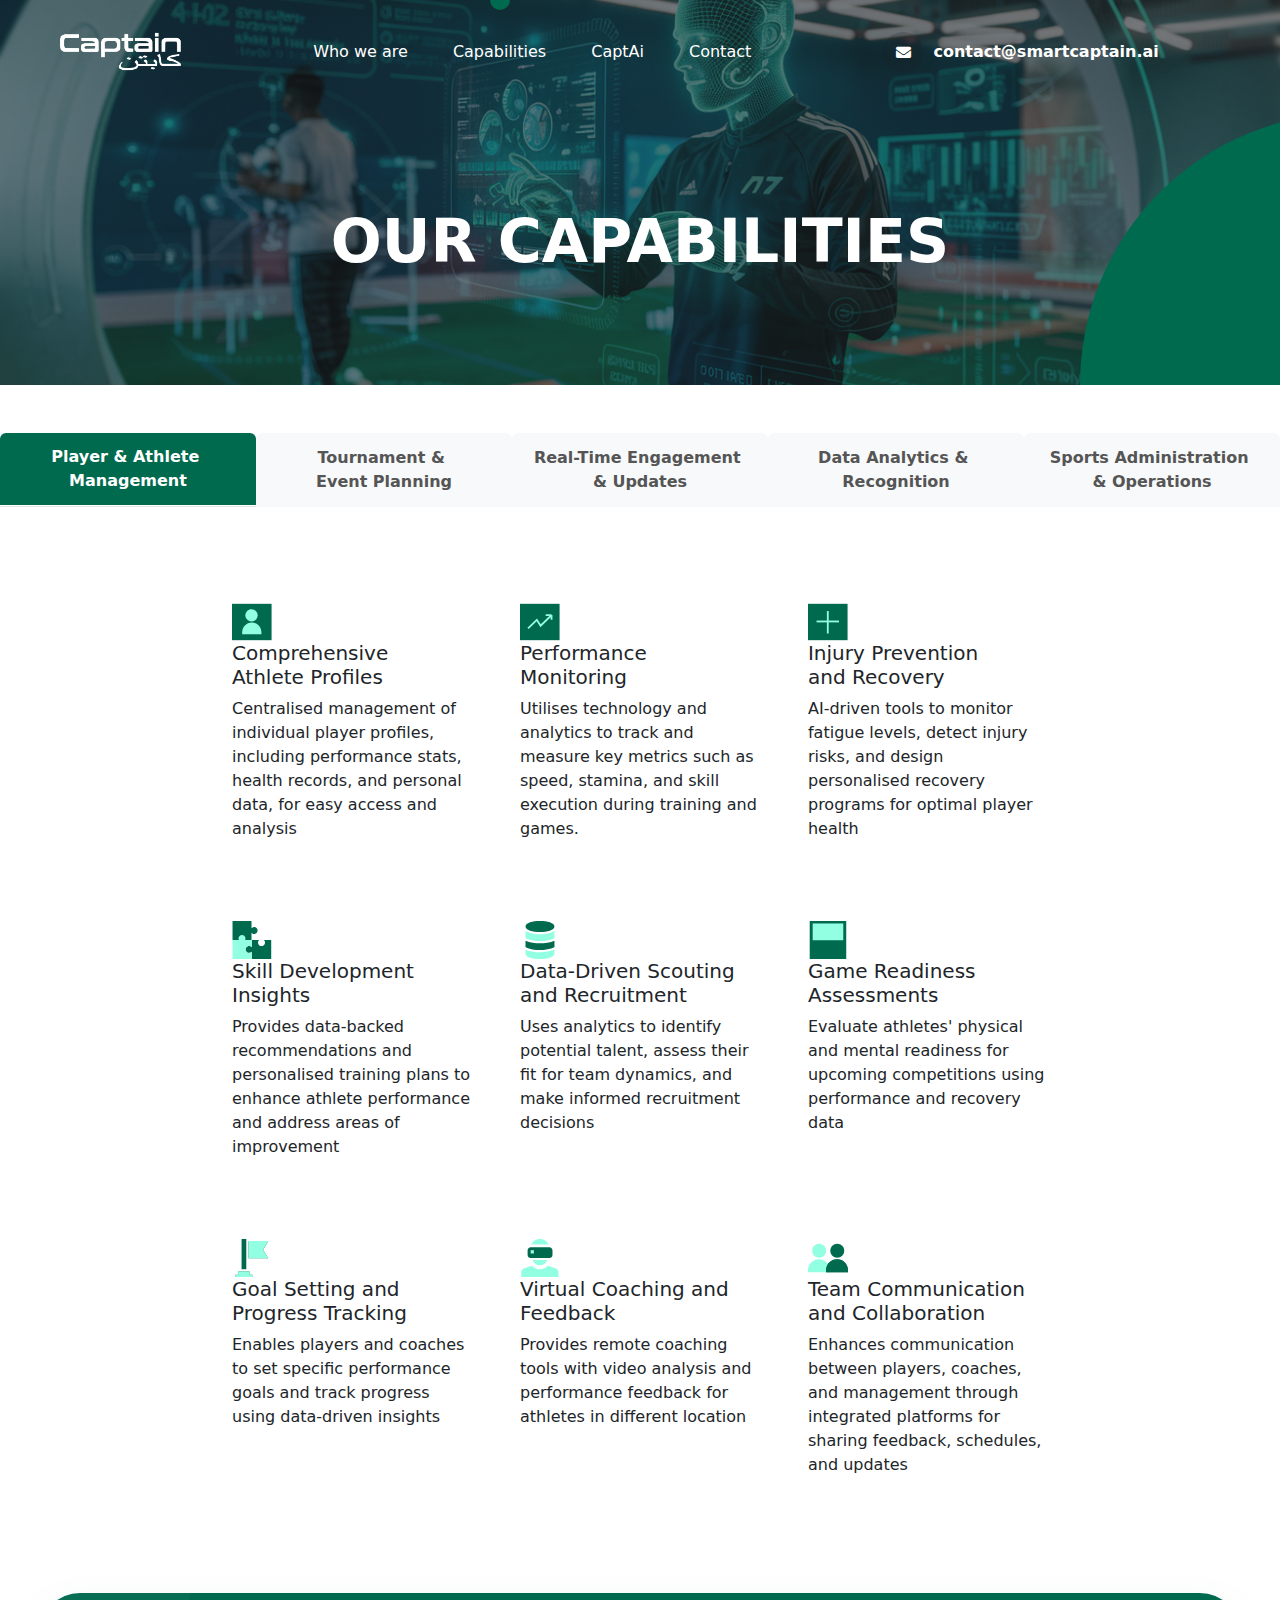
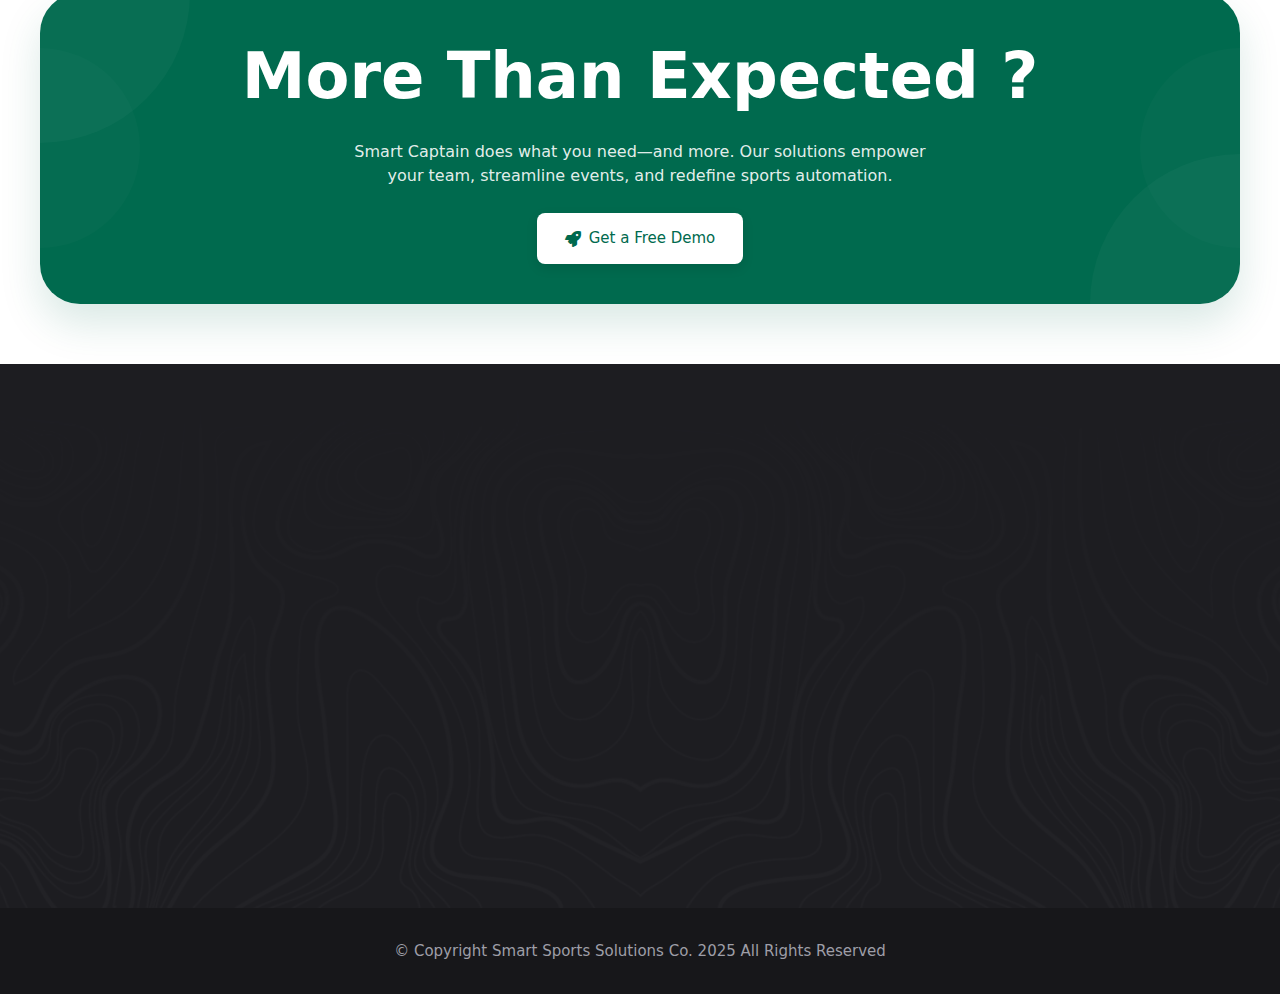
==== commit bc7dc59f: "Update capabilities.html" ====
--- a/capabilities.html
+++ b/capabilities.html
@@ -1471,7 +1471,7 @@
                         <div class="col-xl-3 col-lg-6 col-md-6 wow fadeInUp" data-wow-delay="400ms">
                             <div class="footer-widget__column footer-widget__contact">
                                 <h3 class="footer-widget__title">Contact</h3>
-                                <p class="footer-widget__contact-text">Saudi Arabia</p>
+                                <p class="footer-widget__contact-text">Riyadh , Saudi Arabia</p>
                                 <div class="footer-widget__contact-info">
                                     <p>
                                         <!-- <a href="tel:92-666-888-0000" class="footer-widget__contact-phone">92 666 888
@@ -1487,10 +1487,10 @@
                                 <!-- <h3 class="footer-widget__title">Contact</h3> -->
                                 <form  id="submit-form" class="footer-widget__newsletter-form" action="">
                                     <div class="footer-widget__newsletter-input-box">
-                                        <input type="text" placeholder="Name" name="entry.1834000204">
+                                        <input type="text" placeholder="Name" name="entry.1834000204" required>
                                         <br>
-                                        <input type="email" placeholder="Email Address" name="entry.1391766395">
-                                        <input type="Text" placeholder="Message" name="entry.53684667">
+                                        <input type="email" placeholder="Email Address" name="entry.1391766395" required>
+                                        <input type="Text" placeholder="Message" name="entry.53684667" required>
                                         <button type="submit" class=" thm-btn cta-one__btn thm-btn--dark--light-hover"><i
                                                 class="fas fa-paper-plane"></i></button>
                                           
@@ -1507,7 +1507,7 @@
                     <div class="row">
                         <div class="col-xl-12">
                             <div class="site-footer-bottom__inner">
-                                <p class="site-footer-bottom__copy-right">© Copyright Captain Ai 2025 All Rights Reserved</p>
+                                <p class="site-footer-bottom__copy-right">© Copyright Smart Sports Solutions Co. 2025 All Rights Reserved</p>
                             </div>
                         </div>
                     </div>
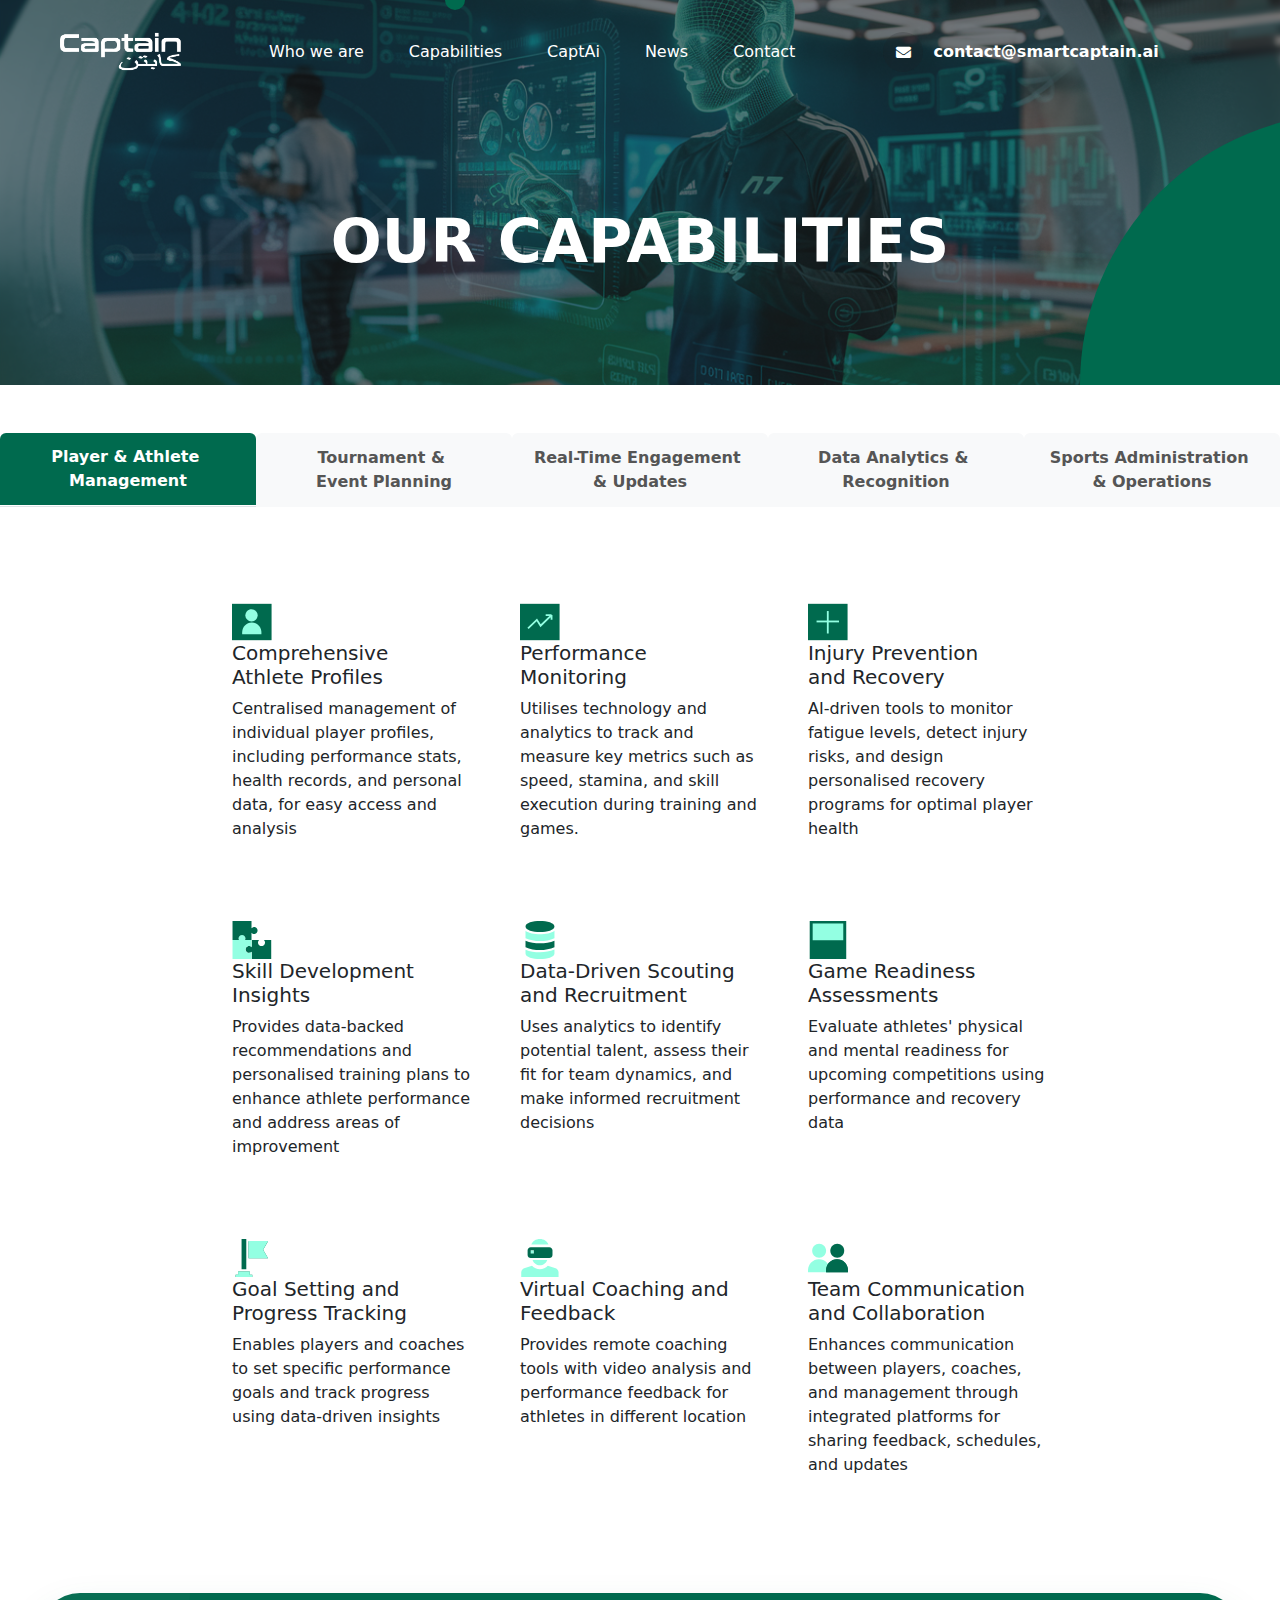
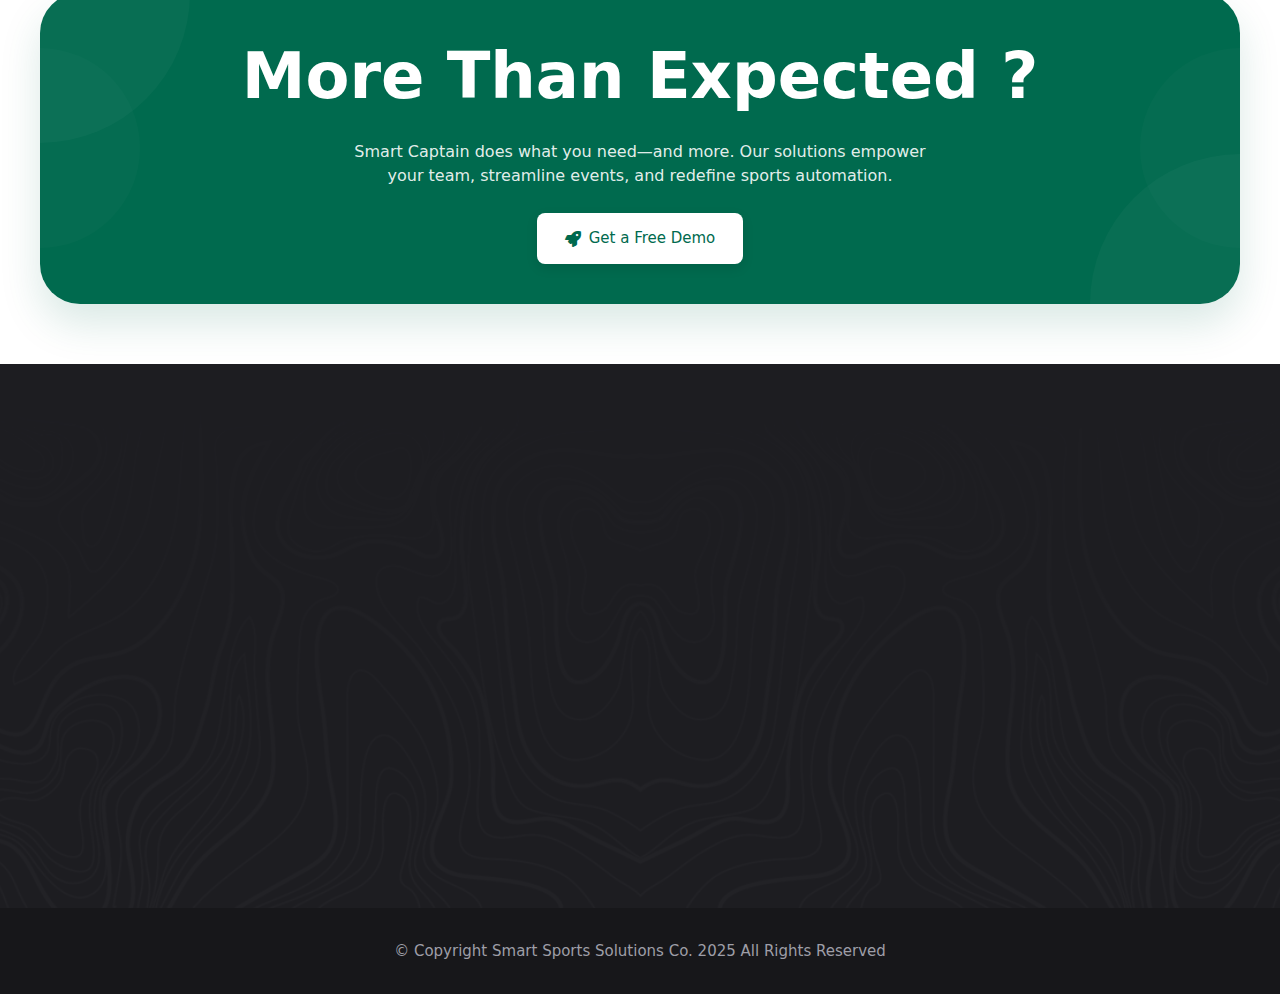
==== commit a9f4f3d2: "Update capabilities.html" ====
--- a/capabilities.html
+++ b/capabilities.html
@@ -92,6 +92,10 @@
                                 <a href="CaptAi.html">CaptAi</a>
                                 
                             </li>
+                            <li>
+                                 <a href="News.html">News</a>
+                                        
+                             </li>
                             <li><a href="#Contact-us">Contact</a></li>
                         </ul>
                     </div>
@@ -1464,6 +1468,10 @@
                                     <li><a href="Who-we-are.html">Who we are</a></li>
                                     <li><a href="#">Capabilities</a></li>
                                     <li><a href="CaptAi.html">CaptAi</a></li>
+                                    <li>
+                                        <a href="News.html">News</a>
+                                        
+                                    </li>
                                     <li><a href="Contact-us">Contact</a></li>
                                 </ul>
                             </div>
--- a/assets/css/moniz.css
+++ b/assets/css/moniz.css
@@ -4507,7 +4507,7 @@
 
 .footer-widget__contact-mail {
   font-size: 16px;
-  color: var(--moniz-primary, #fc653c);
+  color:#a3a1a1;
   font-weight: 400;
   position: relative;
   display: inline-block;
@@ -4516,7 +4516,7 @@
 }
 
 .footer-widget__contact-mail:hover {
-  color: var(--moniz-base, #ffffff);
+  color:#006a4e;
 }
 
 .footer-widget__contact-mail:before {
@@ -4524,8 +4524,8 @@
   bottom: 9px;
   left: 0;
   right: 0;
-  height: 1px;
-  background-color: var(--moniz-primary, #fc653c);
+/*   height: 1px; */
+/*   background-color: var(--moniz-primary, #fc653c); */
   content: "";
   -webkit-transition: all 500ms ease;
   transition: all 500ms ease;
@@ -11160,4 +11160,4 @@
   background-color: var(--moniz-primary, #fc653c);
   content: '\f00c';
 }
-/*# sourceMappingURL=moniz.css.map */+/*# sourceMappingURL=moniz.css.map */
